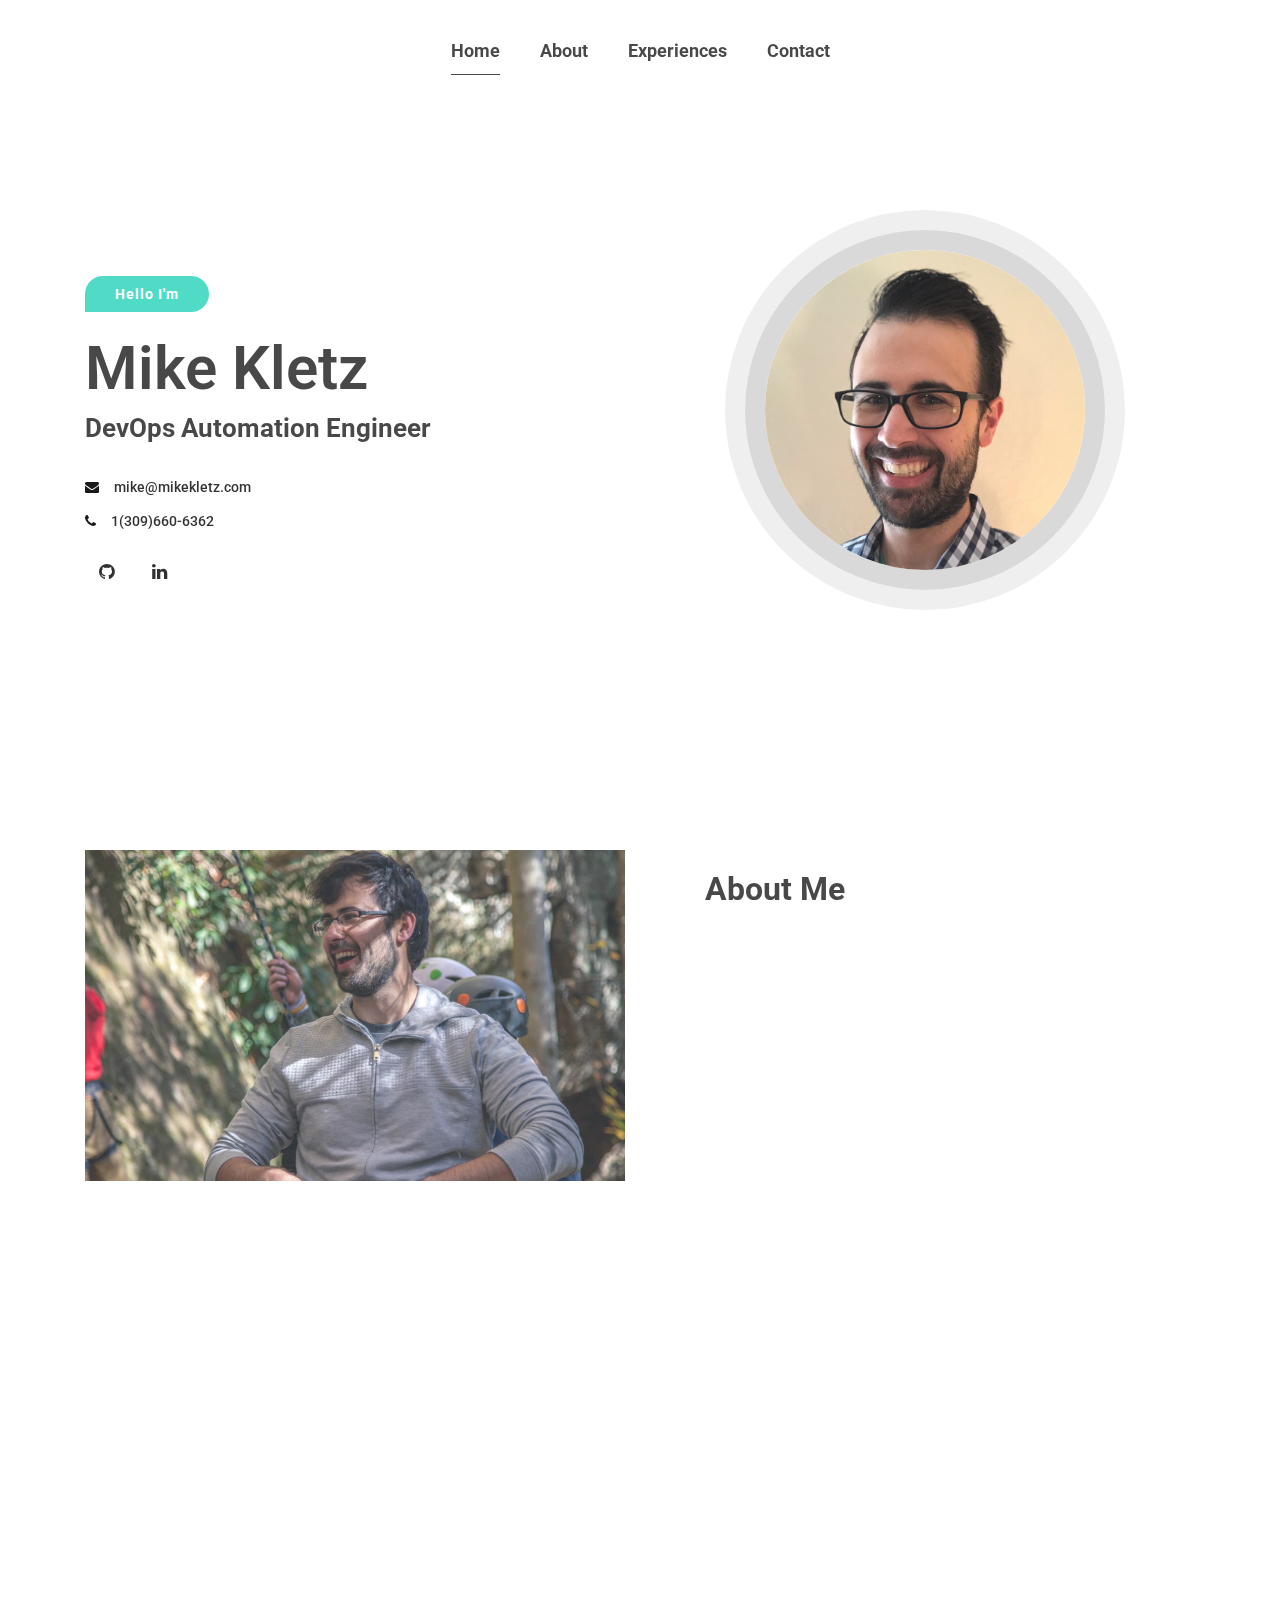
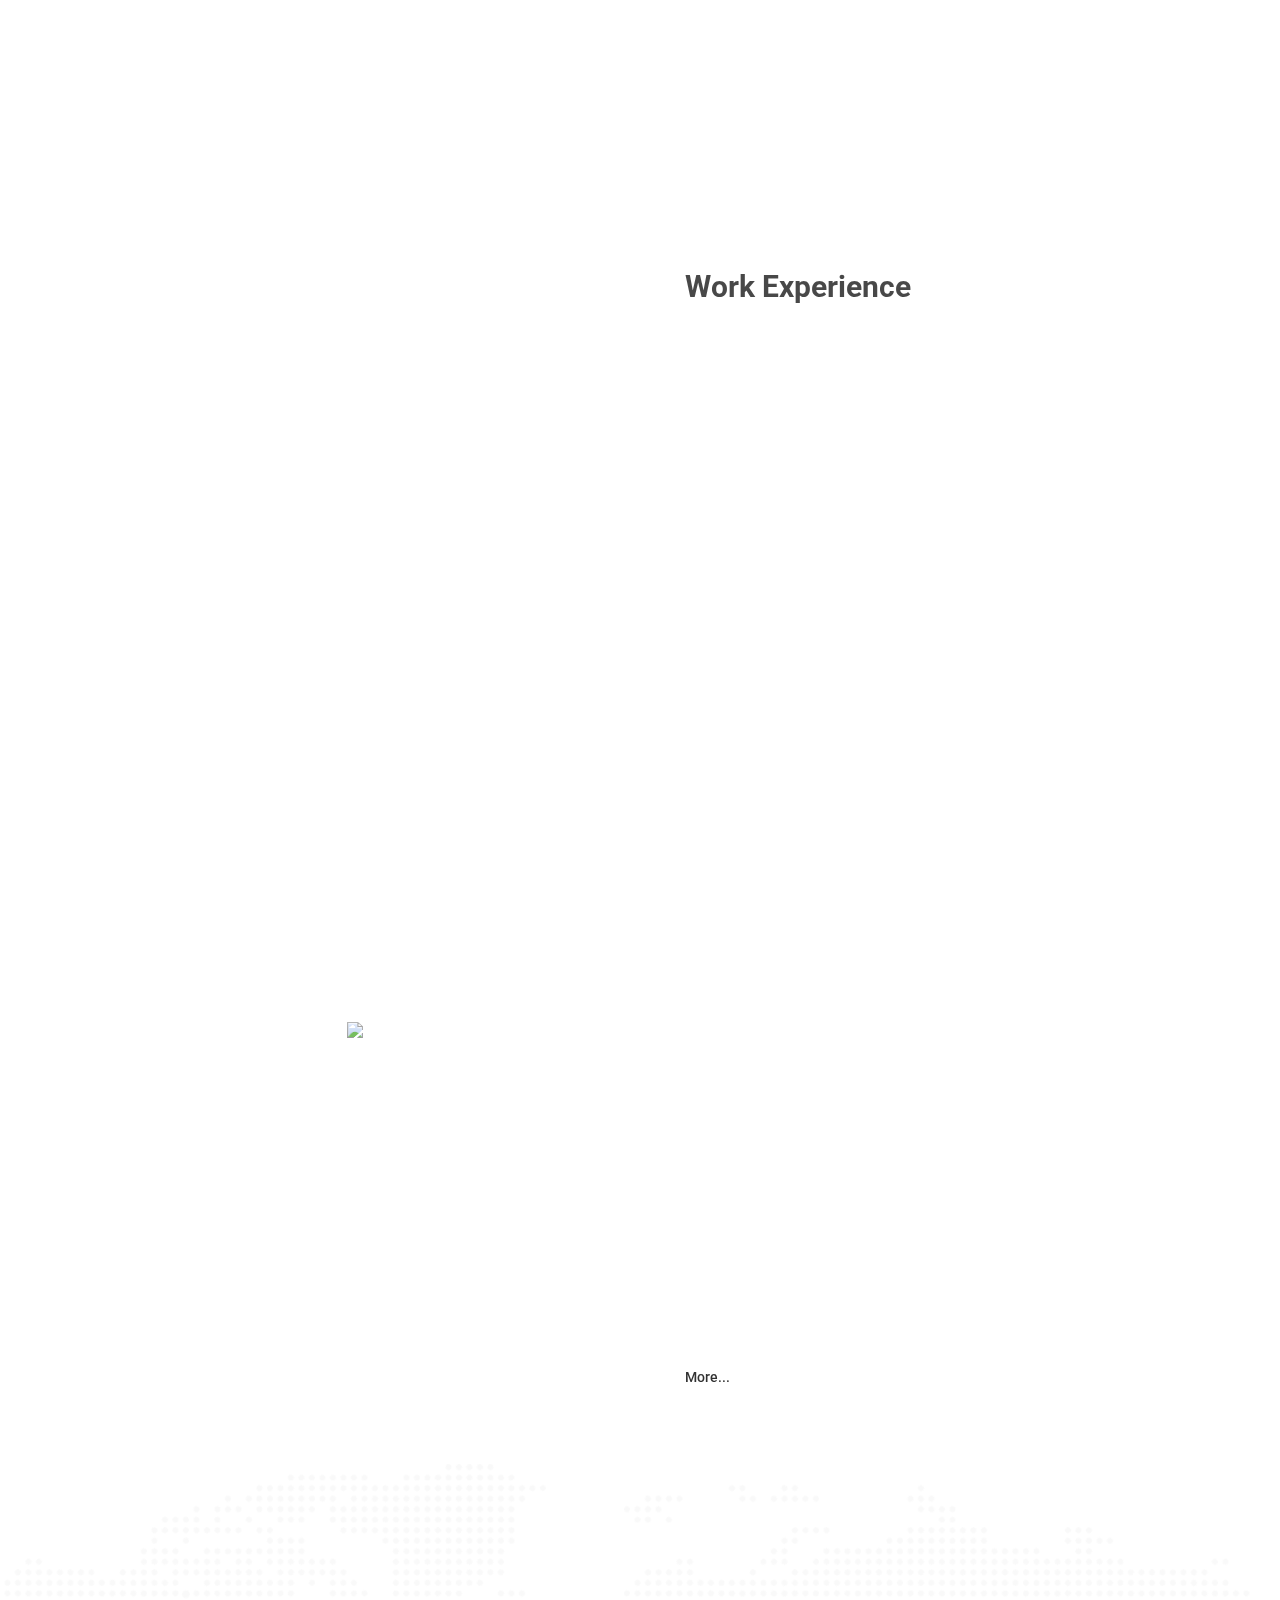
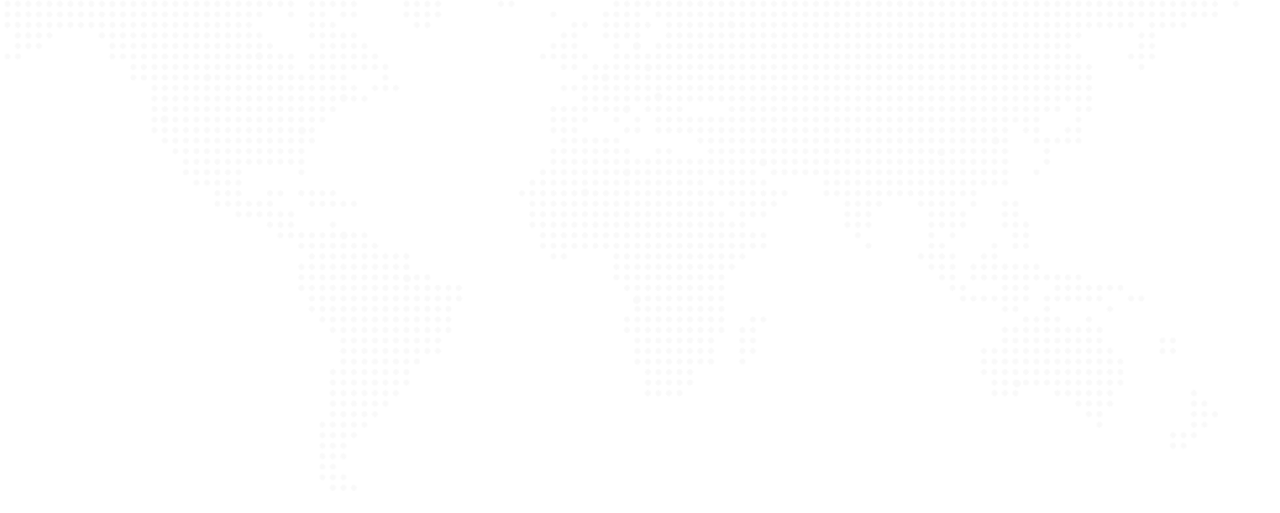
==== index.html @ a8790c1d "uofi" ====
<!doctype html>
<html lang="en">
   <head>
      <title>Mike Kletz</title>
      <!-- Required meta tags -->
      <meta charset="utf-8">
      <meta http-equiv="X-UA-Compatible" content="IE=edge">
      <meta name="description" content="Maha Personal cv/resume template for professional and personal website." />
      <meta name="keywords" content="creative, cv, designer,  online cv, online resume, professional resume, responsive, resume, vcard " />
      <meta name="developer" content="Md. Siful Islam">
      <meta name="viewport" content="width=device-width, initial-scale=1, shrink-to-fit=no">
      <!-- FAV AND ICONS   -->
      <link rel="shortcut icon" href="assets/images/favicon.ico">
      <link rel="shortcut icon" href="assets/images/apple-icon.png">
      <link rel="shortcut icon" sizes="72x72" href="assets/images/apple-icon-72x72.png">
      <link rel="shortcut icon" sizes="114x114" href="assets/images/apple-icon-114x114.png">
      <!-- Google Font-->
      <link href="http://fonts.googleapis.com/css?family=Roboto" rel="stylesheet">
      <!-- Font Awesome -->
      <link rel="stylesheet" href="assets/icons/font-awesome-4.7.0/css/font-awesome.min.css">
      <!-- Bootstrap CSS -->
      <link rel="stylesheet" href="assets/plugins/css/bootstrap.min.css">
      <!-- Animate CSS-->
      <link rel="stylesheet" href="assets/plugins/css/animate.css">
      <!-- Owl Carousel CSS-->
      <link rel="stylesheet" href="assets/plugins/css/owl.css">
      <!-- Fancybox-->
      <link rel="stylesheet" href="assets/plugins/css/jquery.fancybox.min.css">
      <!-- Custom CSS-->
      <link rel="stylesheet" href="assets/css/styles.css">
      <link rel="stylesheet" href="assets/css/responsive.css">
      <!-- Colors -->
      <link rel="stylesheet" href="assets/css/colors/defauld.css" title="defauld">
      <!-- <link rel="alternate stylesheet" href="assets/css/colors/blue.css" title="blue"> -->
      <!-- <link rel="alternate stylesheet" href="assets/css/colors/green.css" title="green"> -->
      <!-- <link rel="alternate stylesheet" href="assets/css/colors/blue-munsell.css" title="blue-munsell"> -->
      <!-- <link rel="alternate stylesheet" href="assets/css/colors/orange.css" title="orange"> -->
      <!-- <link rel="alternate stylesheet" href="assets/css/colors/purple.css" title="purple"> -->
      <!-- <link rel="alternate stylesheet" href="assets/css/colors/slate.css" title="slate"> -->
      <!-- <link rel="alternate stylesheet" href="assets/css/colors/yellow.css" title="yellow"> -->
   </head>
   <body class="white-vertion black-bg">
      <!-- Start Loader -->
      <div class="section-loader">
         <div class="loader">
            <div></div>
            <div></div>
         </div>
      </div>
      <!-- End Loader -->
      <!--
         ===================
            NAVIGATION
         ===================
         -->
      <header class="black-bg mh-header mh-fixed-nav nav-scroll mh-xs-mobile-nav wow fadeInUp" id="mh-header">
         <div class="overlay"></div>
         <div class="container">
            <div class="row">
               <nav class="navbar navbar-expand-lg mh-nav nav-btn">
                  <button class="navbar-toggler" type="button" data-toggle="collapse" data-target="#navbarSupportedContent" aria-controls="navbarSupportedContent" aria-expanded="false" aria-label="Toggle navigation">
                  <span class="navbar-toggler-icon icon"></span>
                  </button>
                  <div class="collapse navbar-collapse" id="navbarSupportedContent">
                     <ul class="navbar-nav mr-auto ml-auto">
                        <li class="nav-item active">
                           <a class="nav-link" href="#mh-home">Home</a>
                        </li>
                        <li class="nav-item">
                           <a class="nav-link" href="#mh-about">About</a>
                        </li>
                        <!--
                           <li class="nav-item">
                              <a class="nav-link" href="#mh-skills">Skills</a>
                           </li>
                           -->                                
                        <li class="nav-item">
                           <a class="nav-link" href="#mh-experience">Experiences</a>
                        </li>
                        <!--                               
                           <li class="nav-item">
                               <a class="nav-link" href="#mh-portfolio">Portfolio</a>
                           </li>
                           -->
                        <!--                               
                           <li class="nav-item">
                               <a class="nav-link" href="#mh-pricing">Pricing</a>
                           </li>
                           -->
                        <!--
                           <li class="nav-item">
                               <a class="nav-link" href="#mh-blog">Blog</a>
                           </li>
                           -->
                        <li class="nav-item">
                           <a class="nav-link" href="#mh-contact">Contact</a>
                        </li>
                     </ul>
                  </div>
               </nav>
            </div>
         </div>
      </header>
      <!--
         ===================
             HOME 
         ===================
         -->
      <section class="mh-home" id="mh-home">
         <div class="home-ovimg">
            <div class="container">
               <div class="row xs-column-reverse section-separator vertical-middle-content home-padding">
                  <div class="col-sm-6">
                     <div class="mh-header-info">
                        <div class="mh-promo wow fadeInUp" data-wow-duration="0.8s" data-wow-delay="0.1s">
                           <span>Hello I'm</span>
                        </div>
                        <h2 class="wow fadeInUp" data-wow-duration="0.8s" data-wow-delay="0.2s">Mike Kletz</h2>
                        <h4 class="wow fadeInUp" data-wow-duration="0.8s" data-wow-delay="0.3s">DevOps Automation Engineer</h4>
                        <ul>
                           <li class="wow fadeInUp" data-wow-duration="0.8s" data-wow-delay="0.4s"><i class="fa fa-envelope"></i><a href="mailto:">mike@mikekletz.com</a></li>
                           <li class="wow fadeInUp" data-wow-duration="0.8s" data-wow-delay="0.5s"><i class="fa fa-phone"></i><a href="callto:">1(309)660-6362</a></li>
                           <!--
                              <li class="wow fadeInUp" data-wow-duration="0.8s" data-wow-delay="0.6s"><i class="fa fa-map-marker"></i><address>37, Pollsatnd, New York, United State</address></li>
                              -->
                        </ul>
                        <ul class="social-icon wow fadeInUp" data-wow-duration="0.8s" data-wow-delay="0.7s">
                           <li><a href="https://github.com/MKletz"><i class="fa fa-github" title="Github"></i></a></li>
                           <li><a href="https://www.linkedin.com/in/michael-kletz-804a5a97/"><i class="fa fa-linkedin" title="linkedin"></i></a></li>
                           <!--
                              <li><a href=""><i class="fa fa-facebook"></i></a></li>
                              <li><a href=""><i class="fa fa-twitter"></i></a></li>
                              <li><a href=""><i class="fa fa-dribbble"></i></a></li>
                              -->
                        </ul>
                     </div>
                  </div>
                  <div class="col-sm-6">
                     <div class="hero-img wow fadeInUp" data-wow-duration="0.8s" data-wow-delay="0.6s">
                        <div class="img-border">
                           <img src="assets/images/hero.png" alt=""  class="img-fluid">
                        </div>
                     </div>
                  </div>
               </div>
            </div>
         </div>
      </section>
      <!--
         ==================
             ABOUT
         =================
         -->
      <section class="mh-about" id="mh-about">
         <div class="container">
            <div class="row section-separator">
               <div class="col-sm-12 col-md-6">
                  <div class="mh-about-img shadow-2 wow fadeInUp" data-wow-duration="0.8s" data-wow-delay="0.4s">
                     <img src="assets/images/ab-img.png" alt="" class="img-fluid">
                  </div>
               </div>
               <div class="col-sm-12 col-md-6">
                  <div class="mh-about-inner">
                     <h2 class="wow fadeInUp" data-wow-duration="0.8s" data-wow-delay="0.1s">About Me</h2>
                     <p class="wow fadeInUp" data-wow-duration="0.8s" data-wow-delay="0.2s">Hello, I’m Mike. I have experience in
                        most things IT but specialize in process optimization and Windows based automation. The majority of my expertise is with the following technologies but I'm always eager to learn.
                        Outside of work I'm an avid rock climber and board game collector.
                     </p>
                     <div class="mh-about-tag wow fadeInUp" data-wow-duration="0.8s" data-wow-delay="0.3s">
                        <ul>
                           <li><span>Windows</span></li>
                           <li><span>Active Directory</span></li>
                           <li><span>Azure AD</span></li>
                           <li><span>Office 365</span></li>
                           <li><span>Jenkins</span></li>
                           <li><span>Git/Azure DevOps</span></li>
                           <li><span>Powershell</span></li>
                           <li><span>SQL</span></li>
                           <li><span>HTML</span></li>
                        </ul>
                     </div>
                     <a href="L Michael Kletz Resume.pdf" class="btn btn-fill wow fadeInUp" data-wow-duration="0.8s" data-wow-delay="0.4s">Download Resume <i class="fa fa-download"></i></a>
                  </div>
               </div>
            </div>
         </div>
      </section>
      <!--
         ===================
            SERVICE
         ===================
         -->
      <section class="mh-service">
         <div class="container">
            <div class="row section-separator">
               <div class="col-sm-12 text-center section-title wow fadeInUp" data-wow-duration="0.8s" data-wow-delay="0.2s">
                  <h2>What I do</h2>
               </div>
               <div class="col-sm-4">
                  <div class="mh-service-item shadow-1 dark-bg wow fadeInUp" data-wow-duration="0.8s" data-wow-delay="0.3s">
                     <i class="fa fa-bullseye purple-color"></i>
                     <h3>Compliance as code</h3>
                     <p>
                        I have experience working in highly regulated environments. I work to create effective standards along with the automation
                        required to keep those standards in place and the auditors happy.
                     </p>
                  </div>
               </div>
               <div class="col-sm-4">
                  <div class="mh-service-item shadow-1 dark-bg wow fadeInUp" data-wow-duration="0.8s" data-wow-delay="0.5s">
                     <i class="fa fa-code iron-color"></i>
                     <h3>DevOps</h3>
                     <p>
                        Humans are bad at doing repeat or detailed tasks which is why I try and make computers do them wherever possible.
                        I pride myself on my ability to identify weak points in processes and implement improvements/automation to make work faster and more consistent.
                     </p>
                  </div>
               </div>
               <div class="col-sm-4">
                  <div class="mh-service-item shadow-1 dark-bg wow fadeInUp" data-wow-duration="0.8s" data-wow-delay="0.7s">
                     <i class="fa fa-object-ungroup sky-color"></i>
                     <h3>Active Directory</h3>
                     <p>
                        A properly designed AD schema is the key to any maintainable access model for a Windows shop. I have 8yrs of experience with Active Directory
                        and have implemented a role based access control model for 1,500 users with great success.
                     </p>
                  </div>
               </div>
            </div>
         </div>
      </section>
      <!--
         ===================
            EXPERIENCES
         ===================
         -->
      <section class="mh-experince" id="mh-experience">
         <div class="bolor-overlay">
            <div class="container">
               <div class="row section-separator">
                  <div class="col-sm-12 col-md-6">
                     <div class="mh-education">
                        <h3 class="wow fadeInUp" data-wow-duration="0.8s" data-wow-delay="0.2s">Education</h3>
                        <div class="mh-education-deatils">
                           <div class="mh-education-item dark-bg wow fadeInUp" data-wow-duration="0.8s" data-wow-delay="0.3s">
                              <h4>Bachelors of Computer Science <a href="https://www.devry.edu/">DeVry University</a></h4>
                              <div class="mh-eduyear">2008-2011</div>
                              <p>I was on the Dean's List for my entire time at DeVry. My education had a focus on .Net app development and SQL database design.</p>
                           </div>
                        </div>
                        </br>
                        </br>
                        <h3 class="wow fadeInUp" data-wow-duration="0.8s" data-wow-delay="0.2s">Professional Accomplishments</h3>
                        <div class="mh-education-deatils">
                           <div class="mh-education-item dark-bg wow fadeInUp" data-wow-duration="0.8s" data-wow-delay="0.3s">
                              <h4><a href="https://powershell.org/summit/">Powershell/DevOps Summit</a></h4>
                              <li></i>Three time attendee 2017-2019</li>
                              <li></i>2018 community lightning demo winner</li>
                           </div>
                           <div class="mh-education-item dark-bg wow fadeInUp" data-wow-duration="0.8s" data-wow-delay="0.3s">
                              <h4>Open source</h4>
                              <li></i>Contributions to PowerShell community projects</li>
                              <li></i>Contributions to Microsoft's NetworkingDSC PowerShell module</li>
                           </div>
                        </div>
                     </div>
                     </br>
                     <div class="center">
                        <a href="https://www.credential.net/profile/lawrencekletz/wallet"><img src="https://api.accredible.com/v1/frontend/credential_website_embed_image/badge/13292230"></a> 
                     </div>                  </div>
                  <div class="col-sm-12 col-md-6">
                     <div class="mh-work">
                        <h3>Work Experience</h3>
                        <div class="mh-experience-deatils">
                           <div class="mh-work-item dark-bg wow fadeInUp" data-wow-duration="0.8s" data-wow-delay="0.7s">
                              <h4>Senior Security Engineer <a href="https://illinois.edu/">University of Illinois</a></h4>
                              <div class="mh-eduyear">2020-Current</div>
                              <span>Responsibility :</span>
                              <ul class="work-responsibility">
                                 <li><i class="fa fa-circle"></i>Security resource for the University of Illinois COVID-19 testing taskforce</li>
                                 <li><i class="fa fa-circle"></i>Consult on campus projects and infrastructure security</li>
                                 <li><i class="fa fa-circle"></i>Python/PowerShell automation</li>
                                 <li><i class="fa fa-circle"></i>AWS</li>
                                 <li><i class="fa fa-circle"></i>Configuration management via PowerShell DSC</li>
                                 <li><i class="fa fa-circle"></i>Splunk add-on development</li>
                                 <li><i class="fa fa-circle"></i><a href="https://github.com/techservicesillinois/SecOps-Powershell-CISDSC">Authored CISDSC PowerShell module</a></li>
                              </ul>
                           </div>
                        <div class="mh-experience-deatils">
                           <div class="mh-work-item dark-bg wow fadeInUp" data-wow-duration="0.8s" data-wow-delay="0.7s">
                              <h4>Automation Engineer II <a href="https://www.busey.com">Busey Bank</a></h4>
                              <div class="mh-eduyear">2018-2020</div>
                              <span>Responsibility :</span>
                              <ul class="work-responsibility">
                                 <li><i class="fa fa-circle"></i>Implement automation to solve issues with LOB/Infrastructure workflows</li>
                                 <li><i class="fa fa-circle"></i>Maintain a Jenkins environment</li>
                                 <li><i class="fa fa-circle"></i>CI/CD pipelines</li>
                                 <li><i class="fa fa-circle"></i>Configuration management via Powershell DSC</li>
                                 <li><i class="fa fa-circle"></i>Maintain an Azure DevOps environment</li>
                              </ul>
                           </div>
                           <div class="mh-work-item dark-bg wow fadeInUp" data-wow-duration="0.8s" data-wow-delay="0.6s">
                              <h4>Senior Systems Administrator <a href="https://www.busey.com">Busey Bank</a></h4>
                              <div class="mh-eduyear">2015-2018</div>
                              <span>Responsibility :</span>
                              <ul class="work-responsibility">
                                 <li><i class="fa fa-circle"></i>VMware Vcenter support and design</li>
                                 <li><i class="fa fa-circle"></i>Windows server support and design</li>
                                 <li><i class="fa fa-circle"></i>Active directory schema design</li>
                                 <li><i class="fa fa-circle"></i>M&A planning</li>
                                 <li><i class="fa fa-circle"></i>General infrastructure planning and support</li>
                              </ul>
                           </div>
                           <div id="oldJobs" style="display:none">
                              <div class="mh-work-item dark-bg wow fadeInUp" data-wow-duration="0.8s" data-wow-delay="0.4s">
                                 <h4>System Engineer <a href="">STL Technology Partners</a></h4>
                                 <div class="mh-eduyear">2011-2015</div>
                                 <span>Responsibility :</span>
                                 <ul class="work-responsibility">
                                    <li><i class="fa fa-circle"></i>Maintain several small-medium sized company environments</li>
                                    <li><i class="fa fa-circle"></i>Design/implement solutions for windows servers and networks</li>
                                 </ul>
                              </div>
                              <div class="mh-work-item dark-bg wow fadeInUp" data-wow-duration="0.8s" data-wow-delay="0.4s">
                                 <h4>Help desk <a href="">STL Technology Partners</a></h4>
                                 <div class="mh-eduyear">2010-2011</div>
                                 <span>Responsibility :</span>
                                 <ul class="work-responsibility">
                                    <li><i class="fa fa-circle"></i>End user support for various MS and LOB applications</li>
                                    <li><i class="fa fa-circle"></i>PC tech duties involving system imaging and building</li>
                                    <li><i class="fa fa-circle"></i>On-site technical support and cabling</li>
                                 </ul>
                              </div>
                           </div>
                           <a id="reveal" href="#mh-experience" onclick="toggle_visibility('oldJobs');">More...</a>
                        </div>
                     </div>
                  </div>
               </div>
            </div>
         </div>
      </section>
      <!--
         ===================
            FOOTER 1
         ===================
         -->
      <footer class="mh-footer" id="mh-contact">
         <div class="map-image image-bg">
            <div class="container">
               <div class="row section-separator">
                  <div class="col-sm-12 section-title wow fadeInUp" data-wow-duration="0.8s" data-wow-delay="0.2s">
                     <h3>Contact Me</h3>
                  </div>
                  <div class="col-sm-12 mh-footer-address">
                     <div class="row">
                        <div class="col-sm-12 col-md-4">
                           <div class="mh-address-footer-item dark-bg shadow-1 wow fadeInUp" data-wow-duration="0.8s" data-wow-delay="0.3s">
                              <div class="each-icon">
                                 <i class="fa fa-location-arrow"></i>
                              </div>
                              <div class="each-info">
                                 <h4>Location</h4>
                                 <address>
                                    Bloomington, IL
                                 </address>
                              </div>
                           </div>
                        </div>
                        <div class="col-sm-12 col-md-4">
                           <div class="mh-address-footer-item dark-bg shadow-1 wow fadeInUp" data-wow-duration="0.8s" data-wow-delay="0.5s">
                              <div class="each-icon">
                                 <i class="fa fa-envelope-o"></i>
                              </div>
                              <div class="each-info">
                                 <h4>Email</h4>
                                 <a href="mailto:Mike@MikeKletz.com">Mike@MikeKletz.com</a>
                              </div>
                           </div>
                        </div>
                        <div class="col-sm-12 col-md-4">
                           <div class="mh-address-footer-item dark-bg shadow-1 wow fadeInUp" data-wow-duration="0.8s" data-wow-delay="0.7s">
                              <div class="each-icon">
                                 <i class="fa fa-phone"></i>
                              </div>
                              <div class="each-info">
                                 <h4>Phone</h4>
                                 <a href="callto:1(309)-660-6362">1(309)-660-6362</a>
                              </div>
                           </div>
                        </div>
                     </div>
                  </div>
                  <div class="col-sm-12 mh-copyright wow fadeInUp" data-wow-duration="0.8s" data-wow-delay="0.3s">
                     <div class="row">
                        <div class="col-sm-6">
                           <div class="text-left text-xs-center">
                              <p></p>
                           </div>
                        </div>
                        <div class="col-sm-6">
                           <ul class="social-icon">
                              <li><a href="https://github.com/MKletz"><i class="fa fa-github"></i></a></li>
                              <li><a href="https://www.linkedin.com/in/michael-kletz-804a5a97/"><i class="fa fa-linkedin" title="linkedin"></i></a></li>
                              <!--
                                 <li><a href=""><i class="fa fa-facebook"></i></a></li>
                                 <li><a href=""><i class="fa fa-twitter"></i></a></li>
                                 <li><a href=""><i class="fa fa-dribbble"></i></a></li>
                                 -->
                           </ul>
                        </div>
                     </div>
                  </div>
               </div>
            </div>
         </div>
      </footer>
      <!--
         ==============
         * JS Files *
         ==============
         -->
      <!-- jQuery first, then Popper.js, then Bootstrap JS -->
      <!-- jQuery -->
      <script src="assets/plugins/js/jquery.min.js"></script>
      <!-- popper -->
      <script src="assets/plugins/js/popper.min.js"></script>
      <!-- bootstrap -->
      <script src="assets/plugins/js/bootstrap.min.js"></script>
      <!-- owl carousel -->
      <script src="assets/plugins/js/owl.carousel.js"></script>
      <!-- validator -->
      <script src="assets/plugins/js/validator.min.js"></script>
      <!-- wow -->
      <script src="assets/plugins/js/wow.min.js"></script>
      <!-- mixin js-->
      <script src="assets/plugins/js/jquery.mixitup.min.js"></script>
      <!-- circle progress-->
      <script src="assets/plugins/js/circle-progress.js"></script>
      <!-- jquery nav -->
      <script src="assets/plugins/js/jquery.nav.js"></script>
      <!-- Fancybox js-->
      <script src="assets/plugins/js/jquery.fancybox.min.js"></script>
      <!-- isotope js-->
      <script src="assets/plugins/js/isotope.pkgd.js"></script>
      <script src="assets/plugins/js/packery-mode.pkgd.js"></script>
      <!-- Map api -->
      <script src="http://maps.googleapis.com/maps/api/js?v=3.exp&amp;key=AIzaSyCRP2E3BhaVKYs7BvNytBNumU0MBmjhhxc"></script>
      <!-- Custom Scripts-->
      <script src="assets/js/map-init.js"></script>
      <script src="assets/js/custom-scripts.js"></script>
      <script type="text/javascript">
         function toggle_visibility(id) {
             var e = document.getElementById(id);
             var r = document.getElementById('reveal');
             
             if (e.style.display === "none") {
               e.style.display = "block";
               r.innerHTML = 'Less...'
            } else {
               e.style.display = "none";
               r.innerHTML = 'More...'
            }
         }
      </script>
   </body>
</html>
---- assets/css/styles.css ----
/*------------- 
[Table of contents]

[ DEFULT INDEX NUMBER ]

1.  GENERAL CSS
2.  NAVBAR
4.  HOME
5.  SERVICE
6.  ABOUT
7.  TESTIMONIAL
8.  FAQ
9.  QUATE
10. SUBSCRIBE
11. PRICING
12. BLOG
13. FOOTER
14. COPYRIGHT


-------------------------------------------------------------------*/
/*------------------------------------------------------------------
[ Color codes ]
    
    [ Text and Background Color ]
        Main color 1:       #1c93e5     
        Main color 2:       #009688      
        Main color 3:       #9c27b0
        Main color 4:       #ff4081      
        Background 1:       #FFFFFF            
        Background 2:       #F6F6F6           
        Shadow color:       #000000;            

-------------------------------------------------------------------*/
/*------------------------------------------------------------------
[Typography]

    [ There are using two different font typography ]
        Typography 1: Roboto font;
        Typography 2: Montserrat font;

    [ Other Typography style are same ]
    Body :
        font-style:     normal;
        font-size:      15px;

    h2:
        font-size: 48px;
        line-height: 55px;

    h3:
        font-size: 30px;
        line-height: 40px;

    h4:
        font-size: 20px;
        font-weight: 600;

    p:  
        font-size: 18px;
        line-height: 30px;


-------------------------------------------------------------------*/
/*
================
 VARIABLES
================
*/
* {
  -webkit-font-smoothing: antialiased;
  -moz-osx-font-smoothing: grayscale; }

.shadow-1 {
  -webkit-box-shadow: 0 2px 5px 0 rgba(0, 0, 0, 0.16), 0 2px 10px 0 rgba(0, 0, 0, 0.12);
  -moz-box-shadow: 0 2px 5px 0 rgba(0, 0, 0, 0.16), 0 2px 10px 0 rgba(0, 0, 0, 0.12);
  box-shadow: 0 2px 5px 0 rgba(0, 0, 0, 0.16), 0 2px 10px 0 rgba(0, 0, 0, 0.12); }

/**
 * -------------------
 *  Defult CSS 
 * -------------------
 */
html {
  text-rendering: optimizeLegibility;
  -webkit-font-smoothing: antialiased; }

body {
  font-family: "roboto", sans-serif;
  font-size: 14px;
  font-style: none;
  line-height: 24px;
  font-weight: 500;
  overflow-x: hidden !important;
  text-align: left;
  position: relative;
  color: #999999;
  opacity: 0.9; }

h1, h2, h3, h4, h5, h6 {
  font-family: "roboto", sans-serif; }

p {
  opacity: 0.9; }

.nav li a {
  text-decoration: none !important;
  display: inline-block;
  cursor: pointer;
  padding: 0px;
  background-color: transparent;
  -moz-transition: color 0.3s ease;
  -o-transition: color 0.3s ease;
  -webkit-transition: color 0.3s ease;
  transition: color 0.3s ease; }
  .nav li a:hover {
    background-color: transparent; }
  .nav li a:focus {
    background-color: transparent;
    outline: 0 !important; }

a {
  text-decoration: none !important;
  cursor: pointer;
  padding: 0px;
  background-color: transparent;
  -moz-transition: color 0.3s ease;
  -o-transition: color 0.3s ease;
  -webkit-transition: color 0.3s ease;
  transition: color 0.3s ease;
  color: #000;
  opacity: 0.9; }
  a:hover {
    background-color: transparent; }
  a:focus {
    background-color: transparent;
    outline: 0 !important; }

.center {
  float: none;
  margin: 0 auto;
  text-align: center; }

/**
 * ---------------------
 *  Defult Halping Class
 * ---------------------
 */
.overflow {
  overflow: hidden; }

.relative {
  position: relative; }

.display-table {
  display: table;
  width: 100%;
  height: 100%; }

.display-flex {
  display: flex;
  flex: 1; }

.vertical-middle {
  display: table-cell;
  float: none;
  vertical-align: middle; }

/**
 * --------------------------------------
 *  Video Section Background Defult Style
 * --------------------------------------
 */
.section-video {
  position: fixed;
  top: 0;
  bottom: 0;
  left: 0;
  right: 0;
  min-height: 100%;
  min-width: 100%;
  overflow: hidden;
  z-index: -1; }
  .section-video .bgvid {
    position: absolute;
    top: 0;
    left: 0;
    min-height: 100%;
    min-width: 100%;
    background-size: cover;
    -o-background-size: cover;
    -moz-background-size: cover;
    -webkit-background-size: cover; }

.body-video-bg > .section-video {
  position: fixed;
  top: 0;
  left: 0; }

.section-title {
  text-align: center; }
  .section-title h3 {
    font-size: 30px;
    line-height: 40px;
    color: #fff;
    font-weight: bold;
    margin-bottom: 60px; }

/**
 * ------------------------------------
 *  Every Section Headline Defult Class
 * ------------------------------------
 */
.section-heading {
  display: block;
  margin: 0; }

.section-header {
  margin-bottom: 100px;
  text-align: center; }
  .section-header .sub-heading {
    font-size: 22px;
    line-height: 30px;
    font-weight: 300;
    text-transform: uppercase;
    margin: 0 0 10px 0; }
  .section-header.text-left,
  .section-header.text-left * {
    text-align: left; }
  .section-header.text-right,
  .section-header.text-right * {
    text-align: right; }

.section-header-separator {
  position: relative;
  width: 145px;
  margin: 5px auto;
  display: inline-block; }
  .section-header-separator .icon {
    font-size: 48px;
    text-align: center !important; }
  .section-header-separator::before, .section-header-separator::after {
    content: '';
    position: absolute;
    width: 57px;
    height: 2px;
    top: 25px; }
  .section-header-separator::before {
    left: 0; }
  .section-header-separator::after {
    right: 0; }

.v-middle {
  display: -webkit-flex;
  display: -moz-flex;
  display: -ms-flexbox;
  display: flex;
  align-items: center;
  -webkit-align-items: center;
  justify-content: center;
  -webkit-justify-content: center;
  flex-direction: row;
  -webkit-flex-direction: row; }

.mini-separator {
  padding: 20px 0; }

/**
 * ---------------------
 *   Defult Button Style
 * ---------------------
 */
.btn {
  -moz-transition: color 0.3s ease;
  -o-transition: color 0.3s ease;
  -webkit-transition: color 0.3s ease;
  transition: color 0.3s ease;
  outline: 0;
  padding: 8px 30px;
  font-weight: bold;
  border-radius: 20px; }
  .btn:last-child {
    margin-right: 0px !important; }
  .btn .icon {
    position: relative;
    top: 2px; }
    .btn .icon img {
      position: relative;
      top: -3px;
      width: 14px; }
  .btn.btn-fill {
    background-color: #0bceaf;
    color: #fff; }
  .btn.left-icon .icon {
    margin-right: 15px; }
  .btn.right-icon .icon {
    margin-left: 15px; }
  .btn.btn-border {
    background-color: transparent; }
  .btn.white-btn-border {
    background-color: transparent;
    border-color: #fff; }
  .btn.btn-round {
    padding: 15px;
    border-radius: 50%;
    width: 65px;
    height: 65px;
    font-size: 24px;
    text-align: center; }
    .btn.btn-round .icon {
      top: 7px; }
  .btn.apple, .btn.androad {
    -webkit-border-radius: 3px !important;
    -moz-border-radius: 3px !important;
    border-radius: 3px !important;
    padding: 9px 28px;
    height: 82px; }
    .btn.apple img, .btn.androad img {
      width: 35px;
      height: 100%;
      float: left; }
    .btn.apple .icon, .btn.androad .icon {
      font-size: 60px;
      float: left; }
    .btn.apple span, .btn.androad span {
      display: block;
      -moz-transition: color 0.3s ease;
      -o-transition: color 0.3s ease;
      -webkit-transition: color 0.3s ease;
      transition: color 0.3s ease; }
    .btn.apple .group, .btn.androad .group {
      float: right; }
    .btn.apple .big,
    .btn.apple .small, .btn.androad .big,
    .btn.androad .small {
      text-align: left;
      margin-left: 7px;
      line-height: 30px; }
    .btn.apple .big, .btn.androad .big {
      font-size: 24px;
      font-weight: 400; }
    .btn.apple .small, .btn.androad .small {
      font-size: 16px; }

.btn.active.focus,
.btn.active:focus,
.btn.focus,
.btn:active.focus,
.btn:active:focus,
.btn:focus {
  outline: thin dotted;
  outline: 0px auto -webkit-focus-ring-color !important;
  outline-offset: -2px; }

.btn-text-link {
  padding: 50px 0 0 0;
  text-align: center; }
  .btn-text-link a {
    margin-left: 10px; }

/** 
 * -----------------
 * Social Icon Style
 * -----------------
 */
.social-icon {
  display: inline-block; }
  .social-icon li {
    list-style: none;
    float: left;
    margin-bottom: 0px;
    margin-right: 8px; }
    .social-icon li a {
      text-align: center;
      width: 45px;
      height: 45px;
      padding: 10px;
      border-radius: 50%; }
    .social-icon li:last-child a {
      margin-right: 0px; }

/**
 * -----------------------------------
 * Subscription and contact  "MESSAGE"
 * -----------------------------------
 */
.subscription-success,
.subscription-failed,
.email-success,
.email-failed,
.email-loading {
  font-size: 15px;
  display: none;
  text-align: center !important;
  padding: 10px !important; }

.email-loading {
  color: #52B8FF; }
  .email-loading img {
    width: 15px;
    position: relative;
    top: -2px; }

.subscription-failed,
.email-failed {
  color: #FF5252 !important; }
  .subscription-failed .icon,
  .email-failed .icon {
    font-size: 20px;
    position: relative;
    top: 5px; }

.subscription-success,
.email-success {
  color: #56CC35; }

.subscription-failed .icon,
.email-failed .icon,
.subscription-success .icon,
.email-success .icon {
  font-size: 20px;
  position: relative;
  top: 5px; }

/**
 * ------------------
 * list
 * ------------------
 */
ul {
  margin: 0;
  padding: 0; }
  ul li {
    list-style-type: none; }

/**
 * =================
 * CONTAINER HALF CONTENT
 * =================
 */
.content-half {
  position: relative; }

.container-half-left {
  left: 0;
  background-position: center right; }

.container-half-right {
  right: 0;
  background-position: center left; }

.vertical-middle-content {
  display: -webkit-flex;
  display: -moz-flex;
  display: -ms-flexbox;
  display: flex;
  align-items: center;
  -webkit-align-items: center;
  justify-content: center;
  -webkit-justify-content: center;
  flex-direction: row;
  -webkit-flex-direction: row; }

/**
 * ---------------------------------
 *  Section Background Size Property
 * ---------------------------------
 */
.bg-cover {
  -webkit-background-size: cover;
  -moz-background-size: cover;
  -o-background-size: cover;
  background-size: cover;
  background-position: 50% 50%;
  background-attachment: initial;
  background-repeat: no-repeat; }

.dark-bg {
  background-color: #202026; }

.section-separator {
  padding: 60px 0; }

.home-section-separator {
  padding-top: 100px;
  padding-bottom: 200px; }

.bg-black {
  background-color: #000; }

.form-control {
  -webkit-box-shadow: 0 0px 2px 0 rgba(255, 255, 255, 0.16), 0 0px 2px 0 rgba(255, 255, 255, 0.12);
  -moz-box-shadow: 0 0px 2px 0 rgba(255, 255, 255, 0.16), 0 0px 2px 0 rgba(255, 255, 255, 0.12);
  box-shadow: 0 0px 2px 0 rgba(255, 255, 255, 0.16), 0 0px 2px 0 rgba(255, 255, 255, 0.12);
  background-color: transparent;
  border-color: transparent;
  margin-bottom: 20px;
  height: 50px;
  line-height: 50px; }
  .form-control:focus {
    -webkit-box-shadow: 0 0px 2px 0 rgba(255, 255, 255, 0.16), 0 0px 2px 0 rgba(255, 255, 255, 0.12);
    -moz-box-shadow: 0 0px 2px 0 rgba(255, 255, 255, 0.16), 0 0px 2px 0 rgba(255, 255, 255, 0.12);
    box-shadow: 0 0px 2px 0 rgba(255, 255, 255, 0.16), 0 0px 2px 0 rgba(255, 255, 255, 0.12);
    background-color: transparent; }

.p-200 {
  padding: 0 200px; }

.img-overlay {
  background-image: url(../images/footer-bg.png);
  background-size: cover;
  background-size: cover;
  background-repeat: no-repeat;
  margin: 0 auto;
  background-position: center center; }

.image-bg {
  background-size: cover;
  background-size: cover;
  background-repeat: no-repeat;
  margin: 0 auto;
  background-position: center center; }

.home-2-img {
  background-image: url(../images/home-bg-img.jpg); }

.featured-img-one {
  background-image: url(../images/home-bg-img.jpg); }

.featured-img-two {
  background-image: url(../images/extra-feature-bg.jpg); }

.map-image {
  background-image: url(../images/map-color-overlay.png); }

.mt-30 {
  margin-top: 30px; }

button {
  outline: 0; }
  button:hover {
    outline: 0; }
  button:focus {
    outline: 0; }

.btn {
  outline: 0; }
  .btn:hover {
    outline: 0; }
  .btn:focus {
    outline: 0; }

.round-image {
  border-radius: 50%; }

.form-control {
  padding: 20px;
  -webkit-box-shadow: 0 0px 2px 0 rgba(255, 255, 255, 0.8), 0 0px 1px 1px rgba(255, 255, 255, 0.8);
  -moz-box-shadow: 0 0px 2px 0 rgba(255, 255, 255, 0.8), 0 0px 1px 1px rgba(255, 255, 255, 0.8);
  box-shadow: 0 0px 2px 0 rgba(255, 255, 255, 0.8), 0 0px 1px 1px rgba(255, 255, 255, 0.8); }
  .form-control:focus {
    -webkit-box-shadow: 0 0px 2px 0 rgba(255, 255, 255, 0.8), 0 0px 1px 1px rgba(255, 255, 255, 0.8);
    -moz-box-shadow: 0 0px 2px 0 rgba(255, 255, 255, 0.8), 0 0px 1px 1px rgba(255, 255, 255, 0.8);
    box-shadow: 0 0px 2px 0 rgba(255, 255, 255, 0.8), 0 0px 1px 1px rgba(255, 255, 255, 0.8);
    border-color: transparent; }

.contact-message {
  -webkit-box-shadow: 0 0px 2px 0 rgba(255, 255, 255, 0.8), 0 0px 1px 1px rgba(255, 255, 255, 0.8);
  -moz-box-shadow: 0 0px 2px 0 rgba(255, 255, 255, 0.8), 0 0px 1px 1px rgba(255, 255, 255, 0.8);
  box-shadow: 0 0px 2px 0 rgba(255, 255, 255, 0.8), 0 0px 1px 1px rgba(255, 255, 255, 0.8);
  background-color: transparent;
  border-color: transparent;
  margin-bottom: 20px;
  width: 100%;
  padding: 20px;
  outline: 0; }
  .contact-message:focus {
    -webkit-box-shadow: 0 0px 2px 0 rgba(255, 255, 255, 0.8), 0 0px 1px 1px rgba(255, 255, 255, 0.8);
    -moz-box-shadow: 0 0px 2px 0 rgba(255, 255, 255, 0.8), 0 0px 1px 1px rgba(255, 255, 255, 0.8);
    box-shadow: 0 0px 2px 0 rgba(255, 255, 255, 0.8), 0 0px 1px 1px rgba(255, 255, 255, 0.8);
    border-color: transparent; }

/** 
 * -----------------
 * General CSS
 * -----------------
 */
.h1, .h2, .h3, .h4, .h5, .h6, h1, h2, h3, h4, h5, h6 {
  font-weight: bold; }

.white-vertion.black-bg {
  background-color: #fff; }
.white-vertion .section-loader {
  background: #fff; }
.white-vertion ::placeholder {
  color: #000; }
.white-vertion a {
  color: #000; }
.white-vertion h2 {
  color: #000; }
.white-vertion h3 {
  color: #000; }
.white-vertion h4 {
  color: #000; }
.white-vertion h5 {
  color: #000; }
.white-vertion h6 {
  color: #000; }
.white-vertion p {
  color: #000; }
.white-vertion address {
  color: #000; }
.white-vertion span {
  color: #000; }
.white-vertion ul li {
  color: #000; }
.white-vertion div {
  color: #000; }
.white-vertion .form-control {
  color: #fff; }
.white-vertion .contact-message {
  color: #fff; }
.white-vertion .nav-strict {
  background-color: #fff; }
.white-vertion .img-color-overlay {
  background-color: rgba(255, 255, 255, 0.9); }
.white-vertion .dark-bg {
  background-color: #fff; }
.white-vertion .mh-home .mh-header-info .mh-promo span {
  color: #fff; }
.white-vertion .mh-project-gallery .grid-item figure figcaption a {
  color: #fff; }
.white-vertion .mh-project-gallery .grid-item figure figcaption .title {
  color: #fff; }
.white-vertion .mh-project-gallery .grid-item figure figcaption .sub-title {
  color: #fff; }
.white-vertion .mh-portfolio-modal {
  background: #fff; }
.white-vertion .page-item.active .page-link {
  background-color: #fff;
  border-color: #fff;
  color: #0bceaf; }
.white-vertion .navbar-toggler .icon,
.white-vertion .navbar-toggler .icon::after,
.white-vertion .navbar-toggler .icon::before {
  background-color: #000; }
.white-vertion .mh-header .navbar-nav li a {
  color: #000;
  opacity: 0.8; }
.white-vertion .mh-home .mh-header-info .social-icon li .fa:hover {
  background-color: #000; }
.white-vertion h1, .white-vertion h2, .white-vertion h3, .white-vertion h4, .white-vertion h5, .white-vertion h6, .white-vertion p, .white-vertion address, .white-vertion span, .white-vertion q {
  opacity: 0.8; }
.white-vertion .mh-header .navbar-nav li.active a {
  padding-right: 0;
  padding-left: 0;
  border-color: #000; }
.white-vertion .mh-header.nav-3 .navbar-nav li.active a {
  border-color: transparent; }
.white-vertion .mh-footer .form-control {
  -webkit-box-shadow: 0 0px 1px 0 rgba(40, 40, 40, 0.8), 0 0px 1px 0px rgba(40, 40, 40, 0.8);
  -moz-box-shadow: 0 0px 1px 0 rgba(40, 40, 40, 0.8), 0 0px 1px 0px rgba(40, 40, 40, 0.8);
  box-shadow: 0 0px 1px 0 rgba(40, 40, 40, 0.8), 0 0px 1px 0px rgba(40, 40, 40, 0.8);
  color: #000; }
  .white-vertion .mh-footer .form-control:focus {
    -webkit-box-shadow: 0 0px 1px 0 rgba(40, 40, 40, 0.8), 0 0px 1px 0px rgba(40, 40, 40, 0.8);
    -moz-box-shadow: 0 0px 1px 0 rgba(40, 40, 40, 0.8), 0 0px 1px 0px rgba(40, 40, 40, 0.8);
    box-shadow: 0 0px 1px 0 rgba(40, 40, 40, 0.8), 0 0px 1px 0px rgba(40, 40, 40, 0.8); }
.white-vertion .mh-footer .contact-message {
  -webkit-box-shadow: 0 0px 1px 0 rgba(40, 40, 40, 0.8), 0 0px 1px 0px rgba(40, 40, 40, 0.8);
  -moz-box-shadow: 0 0px 1px 0 rgba(40, 40, 40, 0.8), 0 0px 1px 0px rgba(40, 40, 40, 0.8);
  box-shadow: 0 0px 1px 0 rgba(40, 40, 40, 0.8), 0 0px 1px 0px rgba(40, 40, 40, 0.8);
  color: #000; }
  .white-vertion .mh-footer .contact-message:focus {
    -webkit-box-shadow: 0 0px 1px 0 rgba(40, 40, 40, 0.8), 0 0px 1px 0px rgba(40, 40, 40, 0.8);
    -moz-box-shadow: 0 0px 1px 0 rgba(40, 40, 40, 0.8), 0 0px 1px 0px rgba(40, 40, 40, 0.8);
    box-shadow: 0 0px 1px 0 rgba(40, 40, 40, 0.8), 0 0px 1px 0px rgba(40, 40, 40, 0.8); }
.white-vertion .mh-footer-2 .form-control {
  -webkit-box-shadow: 0 0px 1px 0 rgba(40, 40, 40, 0.8), 0 0px 1px 0px rgba(40, 40, 40, 0.8);
  -moz-box-shadow: 0 0px 1px 0 rgba(40, 40, 40, 0.8), 0 0px 1px 0px rgba(40, 40, 40, 0.8);
  box-shadow: 0 0px 1px 0 rgba(40, 40, 40, 0.8), 0 0px 1px 0px rgba(40, 40, 40, 0.8); }
  .white-vertion .mh-footer-2 .form-control:focus {
    -webkit-box-shadow: 0 0px 1px 0 rgba(40, 40, 40, 0.8), 0 0px 1px 0px rgba(40, 40, 40, 0.8);
    -moz-box-shadow: 0 0px 1px 0 rgba(40, 40, 40, 0.8), 0 0px 1px 0px rgba(40, 40, 40, 0.8);
    box-shadow: 0 0px 1px 0 rgba(40, 40, 40, 0.8), 0 0px 1px 0px rgba(40, 40, 40, 0.8); }
.white-vertion .mh-footer-2 .contact-message {
  -webkit-box-shadow: 0 0px 1px 0 rgba(40, 40, 40, 0.8), 0 0px 1px 0px rgba(40, 40, 40, 0.8);
  -moz-box-shadow: 0 0px 1px 0 rgba(40, 40, 40, 0.8), 0 0px 1px 0px rgba(40, 40, 40, 0.8);
  box-shadow: 0 0px 1px 0 rgba(40, 40, 40, 0.8), 0 0px 1px 0px rgba(40, 40, 40, 0.8); }
  .white-vertion .mh-footer-2 .contact-message:focus {
    -webkit-box-shadow: 0 0px 1px 0 rgba(40, 40, 40, 0.8), 0 0px 1px 0px rgba(40, 40, 40, 0.8);
    -moz-box-shadow: 0 0px 1px 0 rgba(40, 40, 40, 0.8), 0 0px 1px 0px rgba(40, 40, 40, 0.8);
    box-shadow: 0 0px 1px 0 rgba(40, 40, 40, 0.8), 0 0px 1px 0px rgba(40, 40, 40, 0.8); }
.white-vertion .mh-blog .mh-blog-item .blog-inner h2 a {
  color: #202026; }
.white-vertion .shadow-1 {
  box-shadow: 0px 10px 20px 4px #00000015; }
.white-vertion .mh-pricing .mh-pricing {
  box-shadow: 0px 10px 20px 4px #00000015; }
.white-vertion .mh-blog .mh-blog-item {
  box-shadow: 0px 10px 20px 4px #00000015; }
.white-vertion .mh-experince .mh-education-deatils .mh-education-item {
  box-shadow: 0px 10px 20px 4px #00000015; }
.white-vertion .mh-work .mh-experience-deatils .mh-work-item {
  box-shadow: 0px 10px 20px 4px #00000015; }

.dark-vertion {
  opacity: 0.9; }
  .dark-vertion.black-bg {
    background-color: #100e17; }
  .dark-vertion .section-loader {
    background: #100e17; }
  .dark-vertion ::placeholder {
    color: #fff; }
  .dark-vertion a {
    color: #fff; }
  .dark-vertion h2 {
    color: #fff; }
  .dark-vertion h3 {
    color: #fff; }
  .dark-vertion h4 {
    color: #fff; }
  .dark-vertion h5 {
    color: #fff; }
  .dark-vertion h6 {
    color: #fff; }
  .dark-vertion p {
    color: #fff; }
  .dark-vertion address {
    color: #fff; }
  .dark-vertion span {
    color: #fff; }
  .dark-vertion div {
    color: #fff; }
  .dark-vertion ul li {
    color: #fff; }
  .dark-vertion .form-control {
    color: #fff; }
  .dark-vertion .contact-message {
    color: #fff; }
  .dark-vertion .nav-strict {
    background-color: #202026; }
  .dark-vertion .img-color-overlay {
    background-color: rgba(0, 0, 0, 0.9); }
  .dark-vertion .mh-home .mh-header-info .social-icon li .fa:hover {
    background-color: #fff; }
  .dark-vertion .page-item.active .page-link {
    background-color: #fff;
    border-color: #fff;
    color: #0bceaf; }
  .dark-vertion .navbar-toggler .icon,
  .dark-vertion .navbar-toggler .icon::after,
  .dark-vertion .navbar-toggler .icon::before {
    background-color: #fff; }
  .dark-vertion .mh-header .navbar-nav li.active a {
    border-color: #fff;
    padding-right: 0;
    padding-left: 0; }
  .dark-vertion .mh-header.nav-3 .navbar-nav li.active a {
    border-color: transparent; }
  .dark-vertion .mh-footer .form-control {
    -webkit-box-shadow: 0 0px 2px 0 rgba(255, 255, 255, 0.8), 0 0px 1px 1px rgba(255, 255, 255, 0.8);
    -moz-box-shadow: 0 0px 2px 0 rgba(255, 255, 255, 0.8), 0 0px 1px 1px rgba(255, 255, 255, 0.8);
    box-shadow: 0 0px 2px 0 rgba(255, 255, 255, 0.8), 0 0px 1px 1px rgba(255, 255, 255, 0.8); }
    .dark-vertion .mh-footer .form-control:focus {
      -webkit-box-shadow: 0 0px 2px 0 rgba(255, 255, 255, 0.8), 0 0px 1px 1px rgba(255, 255, 255, 0.8);
      -moz-box-shadow: 0 0px 2px 0 rgba(255, 255, 255, 0.8), 0 0px 1px 1px rgba(255, 255, 255, 0.8);
      box-shadow: 0 0px 2px 0 rgba(255, 255, 255, 0.8), 0 0px 1px 1px rgba(255, 255, 255, 0.8); }
  .dark-vertion .mh-footer .contact-message {
    -webkit-box-shadow: 0 0px 2px 0 rgba(255, 255, 255, 0.8), 0 0px 1px 1px rgba(255, 255, 255, 0.8);
    -moz-box-shadow: 0 0px 2px 0 rgba(255, 255, 255, 0.8), 0 0px 1px 1px rgba(255, 255, 255, 0.8);
    box-shadow: 0 0px 2px 0 rgba(255, 255, 255, 0.8), 0 0px 1px 1px rgba(255, 255, 255, 0.8); }
    .dark-vertion .mh-footer .contact-message:focus {
      -webkit-box-shadow: 0 0px 2px 0 rgba(255, 255, 255, 0.8), 0 0px 1px 1px rgba(255, 255, 255, 0.8);
      -moz-box-shadow: 0 0px 2px 0 rgba(255, 255, 255, 0.8), 0 0px 1px 1px rgba(255, 255, 255, 0.8);
      box-shadow: 0 0px 2px 0 rgba(255, 255, 255, 0.8), 0 0px 1px 1px rgba(255, 255, 255, 0.8); }
  .dark-vertion .mh-footer-2 .form-control {
    -webkit-box-shadow: 0 0px 2px 0 rgba(255, 255, 255, 0.8), 0 0px 1px 1px rgba(255, 255, 255, 0.8);
    -moz-box-shadow: 0 0px 2px 0 rgba(255, 255, 255, 0.8), 0 0px 1px 1px rgba(255, 255, 255, 0.8);
    box-shadow: 0 0px 2px 0 rgba(255, 255, 255, 0.8), 0 0px 1px 1px rgba(255, 255, 255, 0.8); }
    .dark-vertion .mh-footer-2 .form-control:focus {
      -webkit-box-shadow: 0 0px 2px 0 rgba(255, 255, 255, 0.8), 0 0px 1px 1px rgba(255, 255, 255, 0.8);
      -moz-box-shadow: 0 0px 2px 0 rgba(255, 255, 255, 0.8), 0 0px 1px 1px rgba(255, 255, 255, 0.8);
      box-shadow: 0 0px 2px 0 rgba(255, 255, 255, 0.8), 0 0px 1px 1px rgba(255, 255, 255, 0.8); }
  .dark-vertion .mh-footer-2 .contact-message {
    -webkit-box-shadow: 0 0px 2px 0 rgba(255, 255, 255, 0.8), 0 0px 1px 1px rgba(255, 255, 255, 0.8);
    -moz-box-shadow: 0 0px 2px 0 rgba(255, 255, 255, 0.8), 0 0px 1px 1px rgba(255, 255, 255, 0.8);
    box-shadow: 0 0px 2px 0 rgba(255, 255, 255, 0.8), 0 0px 1px 1px rgba(255, 255, 255, 0.8); }
    .dark-vertion .mh-footer-2 .contact-message:focus {
      -webkit-box-shadow: 0 0px 2px 0 rgba(255, 255, 255, 0.8), 0 0px 1px 1px rgba(255, 255, 255, 0.8);
      -moz-box-shadow: 0 0px 2px 0 rgba(255, 255, 255, 0.8), 0 0px 1px 1px rgba(255, 255, 255, 0.8);
      box-shadow: 0 0px 2px 0 rgba(255, 255, 255, 0.8), 0 0px 1px 1px rgba(255, 255, 255, 0.8); }
  .dark-vertion .mh-work .mh-experience-deatils .mh-work-item {
    -webkit-box-shadow: -1rem 0 3rem #000;
    box-shadow: -1rem 0 3rem #000; }
  .dark-vertion .mh-pricing .mh-pricing {
    -webkit-box-shadow: -1rem 0 3rem #000;
    box-shadow: -1rem 0 3rem #000; }
  .dark-vertion .mh-blog .mh-blog-item {
    -webkit-box-shadow: -1rem 0 3rem #000;
    box-shadow: -1rem 0 3rem #000; }
  .dark-vertion .mh-footer-address .mh-address-footer-item {
    -webkit-box-shadow: -1rem 0 3rem #000;
    box-shadow: -1rem 0 3rem #000; }
  .dark-vertion .mh-experince .mh-education-deatils .mh-education-item {
    -webkit-box-shadow: -1rem 0 3rem #000;
    box-shadow: -1rem 0 3rem #000; }
  .dark-vertion .mh-service .mh-service-item {
    -webkit-box-shadow: -1rem 0 3rem #000;
    box-shadow: -1rem 0 3rem #000; }
  .dark-vertion .mh-home .hero-img img {
    border: 20px solid rgba(0, 0, 0, 0.4); }
  .dark-vertion .mh-home .img-border {
    border: 20px solid rgba(0, 0, 0, 0.9); }
  .dark-vertion .candidatos .parcial .progressBar {
    background: rgba(199, 198, 198, 0.6); }
  .dark-vertion .mh-progress path:nth-child(1) {
    stroke: rgba(255, 255, 255, 0.5); }

.mh-rtl {
  text-align: right; }
  .mh-rtl .mh-work .mh-experience-deatils
  .mh-work-item .work-responsibility
  li .fa {
    margin-left: 10px; }
  .mh-rtl .mh-blog-post-info ul li strong {
    margin-left: 6px; }
  .mh-rtl .mh-footer .form-control {
    text-align: right; }
  .mh-rtl .mh-footer .contact-message {
    text-align: right; }

body {
  -moz-transition: 0.3s;
  -o-transition: 0.3s;
  -webkit-transition: 0.3s;
  transition: 0.3s; }

/*
    ==============
    Navigation
    ==============
*/
/*---------------------------------------------------------------------*/
/* Loader 
/*---------------------------------------------------------------------*/
.section-loader {
  position: fixed;
  display: flex;
  align-items: center;
  justify-content: center;
  width: 100%;
  height: 100vh;
  z-index: 9999999; }

.section-loader .loader {
  position: relative; }

.section-loader .loader div {
  box-sizing: content-box;
  position: absolute;
  border-width: 4px;
  border-style: solid;
  opacity: 1;
  border-radius: 50%;
  -webkit-animation: loader 1s cubic-bezier(0, 0.2, 0.8, 1) infinite;
  animation: loader 1s cubic-bezier(0, 0.2, 0.8, 1) infinite; }

.section-loader .loader div:nth-child(1) {
  border-color: #E91E63; }

.section-loader .loader div:nth-child(2) {
  border-color: #0dbda1;
  -webkit-animation-delay: -0.5s;
  animation-delay: -0.5s; }

.section-loader .loader {
  width: 200px !important;
  height: 200px !important;
  -webkit-transform: translate(-100px, -100px) scale(1) translate(100px, 100px);
  transform: translate(-100px, -100px) scale(1) translate(100px, 100px); }

@keyframes loader {
  0% {
    top: 94px;
    left: 94px;
    width: 0;
    height: 0;
    opacity: 1; }
  100% {
    top: 57px;
    left: 57px;
    width: 74px;
    height: 74px;
    opacity: 0; } }
@-webkit-keyframes loader {
  0% {
    top: 94px;
    left: 94px;
    width: 0;
    height: 0;
    opacity: 1; }
  100% {
    top: 57px;
    left: 57px;
    width: 74px;
    height: 74px;
    opacity: 0; } }
/*
    ==============
       Navigation
    ==============
*/
.mh-nav {
  width: 100%; }

.mh-header {
  padding: 20px 0;
  -moz-transition: 0.3s;
  -o-transition: 0.3s;
  -webkit-transition: 0.3s;
  transition: 0.3s; }
  .mh-header.nav-strict {
    padding: 15px 0;
    -moz-transition: 0.3s;
    -o-transition: 0.3s;
    -webkit-transition: 0.3s;
    transition: 0.3s; }
  .mh-header .navbar-nav li {
    margin: 0 20px; }
    .mh-header .navbar-nav li a {
      border-bottom: 1px solid transparent;
      font-weight: bold;
      font-family: "roboto", sans-serif;
      font-size: 18px;
      opacity: 1;
      line-height: 30px; }
      .mh-header .navbar-nav li a.nav-link {
        padding-left: 0;
        padding-right: 0; }
      .mh-header .navbar-nav li a:hover {
        color: #0bceaf; }

.nav-3 .navbar-dark .navbar-nav .nav-link a {
  color: rgba(255, 255, 255, 0.7); }
.nav-3 .navbar-dark .navbar-nav .nav-link.active a {
  color: rgba(255, 255, 255, 0.7); }
.nav-3 .navbar-nav {
  padding-top: 30px; }

.home-padding {
  padding: 180px 0; }

/*
    ==============
       Navigation
    ==============
*/
.mh-home-2 .mh-header-info {
  text-align: center;
  padding-top: 100px; }
  .mh-home-2 .mh-header-info .hero-img {
    margin-bottom: 30px; }
    .mh-home-2 .mh-header-info .hero-img img {
      border: 0px solid #fff;
      border-radius: 50%; }
  .mh-home-2 .mh-header-info h2 {
    font-size: 50px;
    font-weight: 600;
    line-height: 60px;
    margin-top: 10px;
    margin-bottom: 0px;
    opacity: 0.9; }
  .mh-home-2 .mh-header-info h4 {
    font-size: 18px;
    line-height: 30px;
    margin-bottom: 20px;
    opacity: 0.9; }
  .mh-home-2 .mh-header-info p {
    padding: 0 120px;
    font-weight: 300; }
  .mh-home-2 .mh-header-info ul li {
    margin: 10px 6px; }
  .mh-home-2 .mh-header-info ul.mh-home-contact {
    margin-bottom: 15px; }
    .mh-home-2 .mh-header-info ul.mh-home-contact li {
      display: inline-block;
      margin: 10px 15px; }
      .mh-home-2 .mh-header-info ul.mh-home-contact li .fa {
        margin-right: 10px; }
      .mh-home-2 .mh-header-info ul.mh-home-contact li:hover .fa {
        color: #0bceaf; }
  .mh-home-2 .mh-header-info .mh-about-tag {
    width: 60%;
    margin: 0 auto; }
    .mh-home-2 .mh-header-info .mh-about-tag ul li {
      margin: 6px; }

/*
    ==============
       HOME
    ==============
*/

.mh-rtl .mh-home .mh-header-info ul li .fa {
    margin: 0 10px;
}
.mh-home .mh-header-info {
  padding-top: 100px; }
  .mh-home .mh-header-info .mh-promo {
    margin-bottom: 30px; }
    .mh-home .mh-header-info .mh-promo span {
      background-color: #0bceaf;
      font-size: 14px;
      line-height: 24px;
      letter-spacing: 1px;
      font-weight: bold;
      padding: 10px 30px;
      border-top-left-radius: 20px;
      border-top-right-radius: 20px;
      border-bottom-right-radius: 20px;
      border-bottom-left-radius: 0px; }
  .mh-home .mh-header-info h2 {
    font-size: 60px;
    font-weight: 600;
    line-height: 65px;
    margin-top: 10px;
    margin-bottom: 10px; }
  .mh-home .mh-header-info h4 {
    font-size: 26px;
    line-height: 34px;
    margin-bottom: 30px; }
  .mh-home .mh-header-info ul {
    margin-top: 20px; }
    .mh-home .mh-header-info ul li {
      margin: 10px 0; }
      .mh-home .mh-header-info ul li .fa {
        margin-right: 15px;
        display: inline-block; }
      .mh-home .mh-header-info ul li address {
        display: inline-block; }
      .mh-home .mh-header-info ul li:hover .fa {
        color: #0bceaf; }
  .mh-home .mh-header-info .social-icon {
    margin-top: 0; }
    .mh-home .mh-header-info .social-icon li .fa {
      font-size: 18px;
      line-height: 30px;
      padding: 4px 14px;
      margin-right: 10px;
      -moz-transition: 0.3s;
      -o-transition: 0.3s;
      -webkit-transition: 0.3s;
      transition: 0.3s;
      border-radius: 3px; }
      .mh-home .mh-header-info .social-icon li .fa:hover {
        -moz-transition: 0.3s;
        -o-transition: 0.3s;
        -webkit-transition: 0.3s;
        transition: 0.3s; }
    .mh-home .mh-header-info .social-icon li a {
      font-size: 25px;
      text-align: center;
      width: 30px;
      height: 30px;
      padding: 0;
      margin-right: 0;
      border-radius: 50%; }
.mh-home .hero-img {
  margin: 0 auto;
  float: none;
  margin-top: 30px;
  text-align: center; }
  .mh-home .hero-img img {
    margin: 0 auto;
    float: none;
    text-align: center;
    border: 20px solid rgba(0, 0, 0, 0.17);
    border-radius: 50%; }
.mh-home .img-border {
  height: 400px;
  width: 400px;
  border: 20px solid rgba(0, 0, 0, 0.07);
  margin: 0 auto;
  border-radius: 50%; }

.mh-featured-project-img img {
  width: inherit !important;
  margin: 0 auto; }

.mh-single-project-slide-by-side {
  margin: 0 auto; }

/*
    ==============
       ABOUT
    ==============
*/
.mh-about .mh-about-inner {
  padding-left: 50px; }
  .mh-about .mh-about-inner h2 {
    margin-bottom: 20px;
    margin-top: 20px; }
  .mh-about .mh-about-inner p {
    margin-bottom: 30px; }
  .mh-about .mh-about-inner .btn {
    margin-top: 20px; }
    .mh-about .mh-about-inner .btn .fa {
      margin-left: 10px; }

.mh-about-tag {
  word-break: break-all;
  margin-bottom: 10px;
  margin-top: 10px; }
  .mh-about-tag ul li {
    margin: 0px 6px;
    border-radius: 4px;
    margin-bottom: 10px;
    padding: 4px 0px;
    display: inline-block; }
    .mh-about-tag ul li span {
      border: 1px solid #0bceaf;
      padding: 4px 10px;
      border-radius: 4px; }
      .mh-about-tag ul li span:hover {
        background-color: transparent !important; }

/*
    ==============
       SKILLS
    ==============
*/
.mh-skills .mh-professional-skill {
  padding-right: 60px; }
  .mh-skills .mh-professional-skill h3 {
    font-size: 30px;
    line-height: 40px;
    text-align: center;
    font-weight: bold;
    margin-bottom: 60px; }

.mh-professional-skills {
  padding-left: 20%; }
  .mh-professional-skills h3 {
    font-size: 30px;
    line-height: 40px;
    text-align: center;
    font-weight: bold;
    margin-bottom: 60px; }

.mh-professional-progress li {
  display: inline-block;
  margin: 0 auto;
  float: none;
  width: 48%;
  margin-bottom: 30px;
  text-align: center; }

.mh-progress {
  margin-bottom: 10px;
  font: 900 1.1428571429em/1 Cinzel, cursive; }
  .mh-progress .progressbar-text {
    color: inherit !important; }

.progress.progress-line {
  height: 10px;
  margin-right: 60px; }

.progress.progress-line .progressbar-text {
  position: absolute;
  top: 50%;
  left: 100%;
  width: 60px;
  -webkit-transform: translateY(-35%);
  -ms-transform: translateY(-35%);
  transform: translateY(-35%);
  text-align: center; }

.mh-progress.mh-progress-circle {
  display: inline-block;
  width: 100px;
  height: 100px; }

.mh-progress path:nth-child(1) {
  stroke: rgba(0, 0, 0, 0.7); }

.mh-progress path:nth-child(2) {
  stroke: #0bceaf; }

.candidatos {
  position: relative;
  margin-bottom: 15px; }
  .candidatos .parcial {
    display: inline-block;
    width: 100%;
    vertical-align: middle; }
    .candidatos .parcial .info {
      position: relative; }
      .candidatos .parcial .info .nome {
        position: absolute;
        top: 0;
        left: 0;
        font-size: 15px;
        font-weight: 600;
        opacity: 0.9; }
      .candidatos .parcial .info .eleito, .candidatos .parcial .info .segundo-turno {
        padding: 0 5px 2px 5px;
        border-radius: 2px; }
      .candidatos .parcial .info .percentagem-num {
        position: absolute;
        top: 0;
        right: 0;
        font-size: 14px;
        font-weight: normal; }
    .candidatos .parcial .progressBar {
      position: relative;
      width: 100%;
      height: 7px;
      margin: 30px 0 2px;
      border-radius: 10px;
      background: rgba(0, 0, 0, 0.5); }
    .candidatos .parcial .percentagem {
      position: absolute;
      top: 0;
      left: 0;
      height: 7px;
      border-top-left-radius: 10px;
      border-bottom-left-radius: 10px;
      border-top-right-radius: 10px;
      border-bottom-right-radius: 10px;
      background: #0bceaf;
      -webkit-transition: 3s all;
      -webkit-animation-duration: 3s;
      -webkit-animation-name: animationProgress; }
    .candidatos .parcial .partidas {
      font-size: 10px;
      font-weight: 600;
      text-transform: uppercase; }

.percentual {
  animation-name: animationProgress; }

@-webkit-keyframes animationProgress {
  from {
    width: 0; } }
@keyframes animationProgress {
  from {
    width: 0; } }
/*
    ==============
      EXPERIENCES
    ==============
*/
.mh-experince h3 {
  font-size: 30px;
  line-height: 40px;
  font-weight: bold;
  margin-bottom: 60px; }
.mh-experince .mh-education-deatils .mh-education-item {
  margin-bottom: 30px;
  padding: 26px 30px;
  -webkit-box-shadow: 0 2px 5px 0 rgba(0, 0, 0, 0.16), 0 2px 10px 0 rgba(0, 0, 0, 0.12);
  -moz-box-shadow: 0 2px 5px 0 rgba(0, 0, 0, 0.16), 0 2px 10px 0 rgba(0, 0, 0, 0.12);
  box-shadow: 0 2px 5px 0 rgba(0, 0, 0, 0.16), 0 2px 10px 0 rgba(0, 0, 0, 0.12); }
  .mh-experince .mh-education-deatils .mh-education-item:last-child {
    margin-bottom: 0; }
  .mh-experince .mh-education-deatils .mh-education-item h4 {
    font-size: 20px;
    line-height: 30px;
    font-weight: 600; }
    .mh-experince .mh-education-deatils .mh-education-item h4 a {
      font-style: italic;
      margin-left: 4px;
      color: #0bceaf; }
  .mh-experince .mh-education-deatils .mh-education-item .mh-eduyear {
    margin: 10px 0;
    color: #0bceaf; }
  .mh-experince .mh-education-deatils .mh-education-item p {
    font-size: 14px;
    line-height: 23px;
    margin-bottom: 0; }

/*
    ==============
      EDUCATION
    ==============
*/
.mh-education {
  padding-right: 30px; }

.mh-work {
  padding-left: 30px; }
  .mh-work h3 {
    font-size: 30px;
    line-height: 40px;
    font-weight: bold;
    margin-bottom: 60px; }
  .mh-work .mh-experience-deatils .mh-work-item {
    margin-bottom: 30px;
    padding: 20px 30px;
    border-radius: 4px;
    -webkit-box-shadow: 0 2px 5px 0 rgba(0, 0, 0, 0.16), 0 2px 10px 0 rgba(0, 0, 0, 0.12);
    -moz-box-shadow: 0 2px 5px 0 rgba(0, 0, 0, 0.16), 0 2px 10px 0 rgba(0, 0, 0, 0.12);
    box-shadow: 0 2px 5px 0 rgba(0, 0, 0, 0.16), 0 2px 10px 0 rgba(0, 0, 0, 0.12); }
    .mh-work .mh-experience-deatils .mh-work-item:last-child {
      margin-bottom: 0; }
    .mh-work .mh-experience-deatils .mh-work-item h4 {
      font-size: 20px;
      line-height: 30px;
      font-weight: 600; }
      .mh-work .mh-experience-deatils .mh-work-item h4 a {
        color: #0bceaf; }
    .mh-work .mh-experience-deatils .mh-work-item .mh-eduyear {
      margin: 10px 0;
      color: #0bceaf; }
    .mh-work .mh-experience-deatils .mh-work-item span {
      font-size: 12px;
      line-height: 22px; }
    .mh-work .mh-experience-deatils .mh-work-item .work-responsibility li {
      font-size: 14px;
      line-height: 23px;
      margin: 2px 0; }
      .mh-work .mh-experience-deatils .mh-work-item .work-responsibility li .fa {
        font-size: 10px;
        line-height: 23px;
        margin-right: 10px; }

/*
    ==============
      Portfolio
    ==============
*/
.portfolio-nav {
  margin: 0 auto;
  margin-bottom: 40px; }
  .portfolio-nav ul {
    margin: 0 auto;
    float: none;
    text-align: center; }
    .portfolio-nav ul li {
      display: inline-block;
      margin: 0 10px;
      cursor: pointer; }
      .portfolio-nav ul li:hover {
        color: #0bceaf; }
      .portfolio-nav ul li.active {
        color: #0bceaf; }

.mh-portfolio-modal {
  display: none;
  background: #282828; }

.mh-portfolio-modal-inner {
  max-height: 500px;
  overflow-y: scroll;
  margin-right: 20px; }
  .mh-portfolio-modal-inner::-webkit-scrollbar-track {
    border: 1px solid #000;
    padding: 2px 0;
    background-color: #fff; }
  .mh-portfolio-modal-inner::-webkit-scrollbar {
    width: 10px; }
  .mh-portfolio-modal-inner::-webkit-scrollbar-thumb {
    border-radius: 10px;
    box-shadow: inset 0 0 10px #000; }
  .mh-portfolio-modal-inner h2 {
    margin-top: 10px;
    margin-bottom: 20px; }

.mh-portfolio-modal-img img {
  margin-bottom: 20px; }

.mix {
  display: none; }

/*
    ==============
       Pricing
    ==============
*/
.mh-pricing .mh-pricing {
  padding: 30px 0;
  text-align: center;
  -webkit-box-shadow: 0 2px 5px 0 rgba(0, 0, 0, 0.16), 0 2px 10px 0 rgba(0, 0, 0, 0.12);
  -moz-box-shadow: 0 2px 5px 0 rgba(0, 0, 0, 0.16), 0 2px 10px 0 rgba(0, 0, 0, 0.12);
  box-shadow: 0 2px 5px 0 rgba(0, 0, 0, 0.16), 0 2px 10px 0 rgba(0, 0, 0, 0.12);
  -moz-transition: 0.3s;
  -o-transition: 0.3s;
  -webkit-transition: 0.3s;
  transition: 0.3s;
  margin-bottom: 30px; }
  .mh-pricing .mh-pricing:hover {
    -moz-transition: 0.3s;
    -o-transition: 0.3s;
    -webkit-transition: 0.3s;
    transition: 0.3s; }
    .mh-pricing .mh-pricing:hover .btn {
      -moz-transition: 0.3s;
      -o-transition: 0.3s;
      -webkit-transition: 0.3s;
      transition: 0.3s;
      background-color: #0ab69a; }
  .mh-pricing .mh-pricing .fa {
    font-size: 30px;
    line-height: 36px;
    margin-bottom: 20px;
    color: #7af8e4; }
  .mh-pricing .mh-pricing h4 {
    margin-bottom: 10px;
    margin-top: 20px; }
  .mh-pricing .mh-pricing h5 {
    font-size: 36px;
    line-height: 40px;
    color: #0bceaf;
    margin-bottom: 20px;
    margin-top: 20px; }
  .mh-pricing .mh-pricing span {
    opacity: 0.8; }
  .mh-pricing .mh-pricing ul {
    margin: 30px 0; }
    .mh-pricing .mh-pricing ul li {
      margin: 2px 0; }
  .mh-pricing .mh-pricing .btn {
    -moz-transition: 0.3s;
    -o-transition: 0.3s;
    -webkit-transition: 0.3s;
    transition: 0.3s; }

/*
    ==============
       BLOG
    ==============
*/
.mh-blog .mh-blog-item {
  -moz-transition: 0.3s;
  -o-transition: 0.3s;
  -webkit-transition: 0.3s;
  transition: 0.3s;
  border-radius: 10px 10px 0px 0px;
  -webkit-box-shadow: 0 2px 5px 0 rgba(0, 0, 0, 0.16), 0 2px 10px 0 rgba(0, 0, 0, 0.12);
  -moz-box-shadow: 0 2px 5px 0 rgba(0, 0, 0, 0.16), 0 2px 10px 0 rgba(0, 0, 0, 0.12);
  box-shadow: 0 2px 5px 0 rgba(0, 0, 0, 0.16), 0 2px 10px 0 rgba(0, 0, 0, 0.12);
  margin-bottom: 30px; }
  .mh-blog .mh-blog-item:hover {
    -moz-transition: 0.3s;
    -o-transition: 0.3s;
    -webkit-transition: 0.3s;
    transition: 0.3s; }
  .mh-blog .mh-blog-item .blog-inner {
    padding: 0px 20px;
    padding-bottom: 30px; }
    .mh-blog .mh-blog-item .blog-inner h2 a {
      color: #fff; }
    .mh-blog .mh-blog-item .blog-inner a {
      color: #0bceaf; }
  .mh-blog .mh-blog-item img {
    margin-bottom: 30px; }
  .mh-blog .mh-blog-item h2 {
    font-size: 24px;
    line-height: 32px;
    font-weight: 600;
    margin-bottom: 10px;
    color: #fff; }
    .mh-blog .mh-blog-item h2 a {
      color: #0bceaf; }
      .mh-blog .mh-blog-item h2 a:hover {
        color: #0ac4a7; }

/*
    ==============
       MH VIDEO
    ==============
*/
.mh-video .each-video {
  padding-top: 30px;
  padding-bottom: 30px; }
  .mh-video .each-video p {
    margin-top: 20px;
    padding: 0 160px; }
  .mh-video .each-video .fa {
    background-color: #fff;
    border-radius: 50%;
    color: black;
    height: 40px;
    width: 40px;
    margin-top: 20px;
    line-height: 40px;
    text-align: center; }

/*
    ==============
       QUATES
    ==============
*/
.mh-quates .each-quates {
  padding-top: 30px;
  padding-bottom: 30px; }
  .mh-quates .each-quates p {
    margin-top: 20px; }
  .mh-quates .each-quates .fa {
    background-color: #fff;
    border-radius: 50%;
    color: black;
    height: 40px;
    width: 40px;
    margin-top: 20px;
    line-height: 40px;
    text-align: center; }

/*
    ==============
       VIDEO
    ==============
*/
.mh-video .each-video {
  padding: 30px 0; }
  .mh-video .each-video p {
    margin-top: 20px; }
  .mh-video .each-video .fa {
    background-color: #fff;
    border-radius: 50%;
    color: black;
    height: 40px;
    width: 40px;
    margin-top: 20px;
    line-height: 40px;
    text-align: center; }

/*
    =================
       TESTIMONIAL
    =================
*/
.mh-testimonial.mh-single-testimonial .mh-client-item p {
  padding: 0 160px;
  margin: 60px 0; }
.mh-testimonial.mh-2-testimonial .mh-client-item p {
  padding: 0 0px;
  margin: 20px 0; }
.mh-testimonial .mh-client-item {
  margin: 0 auto;
  float: none;
  text-align: center;
  padding: 30px;
  -webkit-box-shadow: 0 2px 5px 0 rgba(0, 0, 0, 0.16), 0 2px 10px 0 rgba(0, 0, 0, 0.12);
  -moz-box-shadow: 0 2px 5px 0 rgba(0, 0, 0, 0.16), 0 2px 10px 0 rgba(0, 0, 0, 0.12);
  box-shadow: 0 2px 5px 0 rgba(0, 0, 0, 0.16), 0 2px 10px 0 rgba(0, 0, 0, 0.12); }
  .mh-testimonial .mh-client-item img {
    width: inherit;
    float: none;
    margin: 0 auto;
    border: 5px solid #0bceaf;
    margin: 0 auto;
    margin-bottom: 20px;
    border-radius: 50%; }
  .mh-testimonial .mh-client-item p {
    margin: 10px 0; }
    .mh-testimonial .mh-client-item p::before {
      content: open-quote;
      margin-right: 6px;
      font-size: 20px; }
    .mh-testimonial .mh-client-item p::after {
      content: close-quote;
      margin-left: 6px;
      font-size: 20px; }
  .mh-testimonial .mh-client-item h4 {
    font-size: 16px;
    line-height: 25px;
    margin-top: 30px;
    margin-bottom: 0; }
  .mh-testimonial .mh-client-item span {
    font-size: 14px;
    line-height: 24px; }
.mh-testimonial .each-client-item {
  margin: 30px 20px; }
.mh-testimonial .owl-controls .owl-nav {
  display: none !important; }
.mh-testimonial .owl-controls .owl-dots {
  padding-left: 15px;
  margin-top: 30px;
  text-align: center; }
.mh-testimonial .owl-controls .owl-dots .owl-dot {
  height: 15px;
  width: 15px;
  border: 1px solid #0bceaf;
  display: inline-block;
  border-radius: 50%;
  margin-right: 10px; }
.mh-testimonial .owl-controls .owl-dots .owl-dot.active {
  background-color: #0bceaf; }

/*
    ==============
      FOOTER ONE
    ==============
*/
.mh-footer ::placeholder {
  opacity: 0.9; }
.mh-footer .form-control {
  padding: 20px;
  -webkit-box-shadow: 0 0px 2px 0 rgba(255, 255, 255, 0.8), 0 0px 1px 1px rgba(255, 255, 255, 0.8);
  -moz-box-shadow: 0 0px 2px 0 rgba(255, 255, 255, 0.8), 0 0px 1px 1px rgba(255, 255, 255, 0.8);
  box-shadow: 0 0px 2px 0 rgba(255, 255, 255, 0.8), 0 0px 1px 1px rgba(255, 255, 255, 0.8); }
  .mh-footer .form-control:focus {
    -webkit-box-shadow: 0 0px 2px 0 rgba(255, 255, 255, 0.8), 0 0px 1px 1px rgba(255, 255, 255, 0.8);
    -moz-box-shadow: 0 0px 2px 0 rgba(255, 255, 255, 0.8), 0 0px 1px 1px rgba(255, 255, 255, 0.8);
    box-shadow: 0 0px 2px 0 rgba(255, 255, 255, 0.8), 0 0px 1px 1px rgba(255, 255, 255, 0.8);
    border-color: transparent; }
.mh-footer .contact-message {
  -webkit-box-shadow: 0 0px 2px 0 rgba(255, 255, 255, 0.8), 0 0px 1px 1px rgba(255, 255, 255, 0.8);
  -moz-box-shadow: 0 0px 2px 0 rgba(255, 255, 255, 0.8), 0 0px 1px 1px rgba(255, 255, 255, 0.8);
  box-shadow: 0 0px 2px 0 rgba(255, 255, 255, 0.8), 0 0px 1px 1px rgba(255, 255, 255, 0.8);
  background-color: transparent;
  border-color: transparent;
  border-radius: 4px;
  margin-bottom: 20px;
  width: 100%;
  padding: 20px;
  outline: 0; }
  .mh-footer .contact-message:focus {
    -webkit-box-shadow: 0 0px 2px 0 rgba(255, 255, 255, 0.8), 0 0px 1px 1px rgba(255, 255, 255, 0.8);
    -moz-box-shadow: 0 0px 2px 0 rgba(255, 255, 255, 0.8), 0 0px 1px 1px rgba(255, 255, 255, 0.8);
    box-shadow: 0 0px 2px 0 rgba(255, 255, 255, 0.8), 0 0px 1px 1px rgba(255, 255, 255, 0.8);
    border-color: transparent; }

/*
    ==============
       MAP
    ==============
*/
.mh-map {
  padding: 0px;
  margin-top: 10px; }
  .mh-map #mh-map {
    height: 400px;
    width: 100%; }

/*
    ============
    Footer Address
    ==============
*/
.mh-footer-address {
  margin-bottom: 60px; }
  .mh-footer-address .mh-address-footer-item {
    padding: 30px;
    text-align: center;
    margin-bottom: 30px; }
    .mh-footer-address .mh-address-footer-item h4 {
      margin-bottom: 20px; }
    .mh-footer-address .mh-address-footer-item address {
      margin-bottom: 0; }
    .mh-footer-address .mh-address-footer-item .each-icon {
      margin-bottom: 30px; }
      .mh-footer-address .mh-address-footer-item .each-icon .fa {
        text-align: center;
        width: 100px;
        height: 100px;
        border: 1px solid;
        border-radius: 50%;
        line-height: 100px;
        font-size: 20px;
        border-color: #0bceaf; }

/*
====================
    Subpage
====================
*/
.mh-page-title {
  padding-top: 100px; }
  .mh-page-title h2 {
    font-size: 40px;
    line-height: 46px;
    text-transform: uppercase;
    font-weight: bold;
    margin-bottom: 10px; }

.nav-strict {
  z-index: 99;
  -webkit-box-shadow: 0 2px 5px 0 rgba(0, 0, 0, 0.16), 0 2px 10px 0 rgba(0, 0, 0, 0.12);
  -moz-box-shadow: 0 2px 5px 0 rgba(0, 0, 0, 0.16), 0 2px 10px 0 rgba(0, 0, 0, 0.12);
  box-shadow: 0 2px 5px 0 rgba(0, 0, 0, 0.16), 0 2px 10px 0 rgba(0, 0, 0, 0.12); }

.mh-fixed-nav {
  position: fixed;
  top: 0;
  left: 0;
  right: 0; }

/*
====================
    FOOTER 3
====================
*/
.mh-footer-2 .form-control {
  -webkit-box-shadow: 0 0px 2px 0 rgba(255, 255, 255, 0.8), 0 0px 1px 1px rgba(255, 255, 255, 0.8);
  -moz-box-shadow: 0 0px 2px 0 rgba(255, 255, 255, 0.8), 0 0px 1px 1px rgba(255, 255, 255, 0.8);
  box-shadow: 0 0px 2px 0 rgba(255, 255, 255, 0.8), 0 0px 1px 1px rgba(255, 255, 255, 0.8);
  background-color: transparent;
  border-color: transparent;
  margin-bottom: 20px;
  height: 50px;
  line-height: 50px; }
  .mh-footer-2 .form-control:focus {
    -webkit-box-shadow: 0 0px 2px 0 rgba(255, 255, 255, 0.8), 0 0px 1px 1px rgba(255, 255, 255, 0.8);
    -moz-box-shadow: 0 0px 2px 0 rgba(255, 255, 255, 0.8), 0 0px 1px 1px rgba(255, 255, 255, 0.8);
    box-shadow: 0 0px 2px 0 rgba(255, 255, 255, 0.8), 0 0px 1px 1px rgba(255, 255, 255, 0.8);
    background-color: transparent; }
.mh-footer-2 .contact-message {
  -webkit-box-shadow: 0 0px 2px 0 rgba(255, 255, 255, 0.8), 0 0px 1px 1px rgba(255, 255, 255, 0.8);
  -moz-box-shadow: 0 0px 2px 0 rgba(255, 255, 255, 0.8), 0 0px 1px 1px rgba(255, 255, 255, 0.8);
  box-shadow: 0 0px 2px 0 rgba(255, 255, 255, 0.8), 0 0px 1px 1px rgba(255, 255, 255, 0.8); }
  .mh-footer-2 .contact-message:focus {
    -webkit-box-shadow: 0 0px 2px 0 rgba(255, 255, 255, 0.8), 0 0px 1px 1px rgba(255, 255, 255, 0.8);
    -moz-box-shadow: 0 0px 2px 0 rgba(255, 255, 255, 0.8), 0 0px 1px 1px rgba(255, 255, 255, 0.8);
    box-shadow: 0 0px 2px 0 rgba(255, 255, 255, 0.8), 0 0px 1px 1px rgba(255, 255, 255, 0.8);
    background-color: transparent; }

.mh-copyright {
  margin-top: 60px; }

/*
==================
    FOOTER 3
=================
*/
.mh-footer-3 .mh-footer-address .mh-address-footer-item {
  padding: 10px 30px;
  text-align: center;
  margin-bottom: 15px; }
  .mh-footer-3 .mh-footer-address .mh-address-footer-item h4 {
    margin-bottom: 10px;
    margin-top: 10px; }
  .mh-footer-3 .mh-footer-address .mh-address-footer-item .each-info {
    padding-left: 40px;
    text-align: left; }
.mh-footer-3 .form-control {
  -webkit-box-shadow: 0 0px 2px 0 rgba(255, 255, 255, 0.8), 0 0px 1px 1px rgba(255, 255, 255, 0.8);
  -moz-box-shadow: 0 0px 2px 0 rgba(255, 255, 255, 0.8), 0 0px 1px 1px rgba(255, 255, 255, 0.8);
  box-shadow: 0 0px 2px 0 rgba(255, 255, 255, 0.8), 0 0px 1px 1px rgba(255, 255, 255, 0.8);
  background-color: transparent;
  border-color: transparent;
  margin-bottom: 20px;
  height: 50px;
  line-height: 50px; }
  .mh-footer-3 .form-control:focus {
    -webkit-box-shadow: 0 0px 2px 0 rgba(255, 255, 255, 0.8), 0 0px 1px 1px rgba(255, 255, 255, 0.8);
    -moz-box-shadow: 0 0px 2px 0 rgba(255, 255, 255, 0.8), 0 0px 1px 1px rgba(255, 255, 255, 0.8);
    box-shadow: 0 0px 2px 0 rgba(255, 255, 255, 0.8), 0 0px 1px 1px rgba(255, 255, 255, 0.8);
    background-color: transparent; }
.mh-footer-3 .contact-message {
  -webkit-box-shadow: 0 0px 2px 0 rgba(255, 255, 255, 0.8), 0 0px 1px 1px rgba(255, 255, 255, 0.8);
  -moz-box-shadow: 0 0px 2px 0 rgba(255, 255, 255, 0.8), 0 0px 1px 1px rgba(255, 255, 255, 0.8);
  box-shadow: 0 0px 2px 0 rgba(255, 255, 255, 0.8), 0 0px 1px 1px rgba(255, 255, 255, 0.8); }
  .mh-footer-3 .contact-message:focus {
    -webkit-box-shadow: 0 0px 2px 0 rgba(255, 255, 255, 0.8), 0 0px 1px 1px rgba(255, 255, 255, 0.8);
    -moz-box-shadow: 0 0px 2px 0 rgba(255, 255, 255, 0.8), 0 0px 1px 1px rgba(255, 255, 255, 0.8);
    box-shadow: 0 0px 2px 0 rgba(255, 255, 255, 0.8), 0 0px 1px 1px rgba(255, 255, 255, 0.8);
    background-color: transparent; }

/*
===============
    Mobile Nav
==============
*/
.old {
  /*==============
            Overlay            
  ================== */
  /*  Navigation Menu */ }
  .old .navbar-collapse {
    position: fixed;
    top: 0;
    bottom: 0;
    width: 320px;
    left: 0;
    z-index: 990;
    margin-top: 0px;
    padding: 0;
    background-color: #0bceaf;
    transform: translateX(-100%) translateY(0) translateZ(0) rotate(0deg) scale(1);
    -o-transform: translateX(-100%) translateY(0) translateZ(0) rotate(0deg) scale(1);
    -ms-transform: translateX(-100%) translateY(0) translateZ(0) rotate(0deg) scale(1);
    -moz-transform: translateX(-100%) translateY(0) translateZ(0) rotate(0deg) scale(1);
    -webkit-transform: translateX(-100%) translateY(0) translateZ(0) rotate(0deg) scale(1);
    -webkit-transition: all 0.4s ease-out;
    -moz-transition: all 0.4s ease-out;
    -o-transition: all 0.4s ease-out;
    -ms-transition: all 0.4s ease-out;
    transition: all 0.4s ease-out;
    -webkit-font-smoothing: antialiased;
    -moz-osx-font-smoothing: grayscale;
    overflow-y: none; }
  .old .navbar-collapse.show {
    transform: translateX(0) translateY(0) translateZ(0) rotate(0deg) scale(1);
    -o-transform: translateX(0) translateY(0) translateZ(0) rotate(0deg) scale(1);
    -ms-transform: translateX(0) translateY(0) translateZ(0) rotate(0deg) scale(1);
    -moz-transform: translateX(0) translateY(0) translateZ(0) rotate(0deg) scale(1);
    -webkit-transform: translateX(0) translateY(0) translateZ(0) rotate(0deg) scale(1); }
  .old .collapse {
    display: block; }
  .old .navbar-fixed-bottom .navbar-collapse,
  .old .navbar-fixed-top .navbar-collapse {
    max-height: inherit; }
  .old .navbar-header {
    position: fixed;
    z-index: 999;
    width: 100%;
    margin-top: 0px;
    left: 0; }
  .old .navbar-toggler .icon {
    transform: translateX(-50%) translateY(-50%) translateZ(0) rotate(0deg) scale(1);
    -o-transform: translateX(-50%) translateY(-50%) translateZ(0) rotate(0deg) scale(1);
    -ms-transform: translateX(-50%) translateY(-50%) translateZ(0) rotate(0deg) scale(1);
    -moz-transform: translateX(-50%) translateY(-50%) translateZ(0) rotate(0deg) scale(1);
    -webkit-transform: translateX(-50%) translateY(-50%) translateZ(0) rotate(0deg) scale(1); }
  .old .navbar-toggler .icon,
  .old .navbar-toggler .icon::after,
  .old .navbar-toggler .icon::before {
    width: 22px;
    height: 2px;
    position: absolute;
    background-color: #fff;
    border-radius: 2px;
    -webkit-backface-visibility: hidden;
    backface-visibility: hidden; }
  .old .navbar-toggler .icon::after,
  .old .navbar-toggler .icon::before {
    content: '';
    top: 0;
    right: 0;
    -webkit-transition: all 0.6s ease-out;
    -moz-transition: all 0.6s ease-out;
    -o-transition: all 0.6s ease-out;
    -ms-transition: all 0.6s ease-out;
    transition: all 0.6s ease-out;
    -webkit-font-smoothing: antialiased;
    -moz-osx-font-smoothing: grayscale; }
  .old .navbar-toggler .icon::after {
    transform: translateX(0) translateY(6px) translateZ(0) rotate(0deg) scale(1);
    -o-transform: translateX(0) translateY(6px) translateZ(0) rotate(0deg) scale(1);
    -ms-transform: translateX(0) translateY(6px) translateZ(0) rotate(0deg) scale(1);
    -moz-transform: translateX(0) translateY(6px) translateZ(0) rotate(0deg) scale(1);
    -webkit-transform: translateX(0) translateY(6px) translateZ(0) rotate(0deg) scale(1); }
  .old .navbar-toggler .icon::before {
    transform: translateX(0) translateY(-6px) translateZ(0) rotate(0deg) scale(1);
    -o-transform: translateX(0) translateY(-6px) translateZ(0) rotate(0deg) scale(1);
    -ms-transform: translateX(0) translateY(-6px) translateZ(0) rotate(0deg) scale(1);
    -moz-transform: translateX(0) translateY(-6px) translateZ(0) rotate(0deg) scale(1);
    -webkit-transform: translateX(0) translateY(-6px) translateZ(0) rotate(0deg) scale(1); }
  .old .navbar-toggler.active .icon::after {
    transform: translateX(0) translateY(0) translateZ(0) rotate(138deg) scale(1);
    -o-transform: translateX(0) translateY(0) translateZ(0) rotate(138deg) scale(1);
    -ms-transform: translateX(0) translateY(0) translateZ(0) rotate(138deg) scale(1);
    -moz-transform: translateX(0) translateY(0) translateZ(0) rotate(138deg) scale(1);
    -webkit-transform: translateX(0) translateY(0) translateZ(0) rotate(138deg) scale(1); }
  .old .navbar-toggler.active .icon::before {
    transform: translateX(0) translateY(0) translateZ(0) rotate(-135deg) scale(1);
    -o-transform: translateX(0) translateY(0) translateZ(0) rotate(-135deg) scale(1);
    -ms-transform: translateX(0) translateY(0) translateZ(0) rotate(-135deg) scale(1);
    -moz-transform: translateX(0) translateY(0) translateZ(0) rotate(-135deg) scale(1);
    -webkit-transform: translateX(0) translateY(0) translateZ(0) rotate(-135deg) scale(1); }
  .old .navbar-toggler.active .icon::after,
  .old .navbar-toggler.active .icon::before {
    background-color: #fff; }
  .old .navbar-toggler.active .icon {
    background-color: transparent; }
  .old .navbar-toggler:focus {
    outline: 0 !important; }
  .old .strict {
    background-color: rgba(0, 0, 0, 0.9);
    padding-bottom: 65px; }
  .old .navbar-toggler {
    padding: 15px;
    margin-right: 15px;
    margin-left: 20%;
    margin-top: 15px;
    z-index: 1000;
    -webkit-transition: all 0.4s ease-out;
    -moz-transition: all 0.4s ease-out;
    -o-transition: all 0.4s ease-out;
    -ms-transition: all 0.4s ease-out;
    transition: all 0.4s ease-out;
    -webkit-font-smoothing: antialiased;
    -moz-osx-font-smoothing: grayscale;
    display: block; }
  .old .navbar-header .navbar-toggler .icon-bar {
    background-color: #0bceaf;
    -webkit-transition: all 0.4s ease-out;
    -moz-transition: all 0.4s ease-out;
    -o-transition: all 0.4s ease-out;
    -ms-transition: all 0.4s ease-out;
    transition: all 0.4s ease-out;
    -webkit-font-smoothing: antialiased;
    -moz-osx-font-smoothing: grayscale; }
  .old .navbar-header .navbar-toggler.active .icon-bar {
    background-color: #fff; }
  .old .overlay {
    position: fixed;
    display: none;
    width: 100%;
    height: 100%;
    top: 0;
    left: 0;
    right: 0;
    bottom: 0;
    background-color: rgba(0, 0, 0, 0.4);
    z-index: 3; }
  .old .overlay.active {
    display: block; }
  .old .navbar-collapse {
    position: fixed;
    top: 0;
    bottom: 0;
    width: 320px;
    left: 0;
    z-index: 990;
    margin-top: 0px;
    padding: 0;
    background-color: #0bceaf;
    transform: translateX(-100%) translateY(0) translateZ(0) rotate(0deg) scale(1);
    -o-transform: translateX(-100%) translateY(0) translateZ(0) rotate(0deg) scale(1);
    -ms-transform: translateX(-100%) translateY(0) translateZ(0) rotate(0deg) scale(1);
    -moz-transform: translateX(-100%) translateY(0) translateZ(0) rotate(0deg) scale(1);
    -webkit-transform: translateX(-100%) translateY(0) translateZ(0) rotate(0deg) scale(1);
    -webkit-transition: all 0.4s ease-out;
    -moz-transition: all 0.4s ease-out;
    -o-transition: all 0.4s ease-out;
    -ms-transition: all 0.4s ease-out;
    transition: all 0.4s ease-out;
    -webkit-font-smoothing: antialiased;
    -moz-osx-font-smoothing: grayscale;
    overflow-y: none; }
  .old .navbar-collapse .nav {
    margin-top: 75px;
    border-top: 1px solid;
    border-top-color: rgba(255, 255, 255, 0.1);
    padding: 20px; }
  .old .navbar-collapse .nav li {
    text-align: center;
    margin-bottom: 0px;
    width: 100%;
    display: block;
    -webkit-transition: all 0.4s ease-out;
    -moz-transition: all 0.4s ease-out;
    -o-transition: all 0.4s ease-out;
    -ms-transition: all 0.4s ease-out;
    transition: all 0.4s ease-out;
    -webkit-font-smoothing: antialiased;
    -moz-osx-font-smoothing: grayscale;
    transform: translate3d(-20px, -10px, 0); }
  .old .navbar-collapse .nav li a {
    background-color: transparent;
    text-transform: uppercase;
    font-size: 17px;
    line-height: 26px; }
  .old .navbar-collapse .nav li a:hover {
    color: white !important;
    background: transparent; }
  .old .navbar-collapse .nav li a.active {
    color: #fff; }
  .old .navbar-collapse .nav li.active {
    color: #fff; }
  .old .navbar-collapse.active {
    transform: translateX(0) translateY(0) translateZ(0) rotate(0deg) scale(1);
    -o-transform: translateX(0) translateY(0) translateZ(0) rotate(0deg) scale(1);
    -ms-transform: translateX(0) translateY(0) translateZ(0) rotate(0deg) scale(1);
    -moz-transform: translateX(0) translateY(0) translateZ(0) rotate(0deg) scale(1);
    -webkit-transform: translateX(0) translateY(0) translateZ(0) rotate(0deg) scale(1); }
  .old .collapse.in {
    background-color: rgba(0, 0, 0, 0.9); }
  .old .navbar-dark .navbar-toggler {
    border-color: transparent; }
  .old .navbar-dark .navbar-toggler-icon {
    background-image: inherit; }

.new {
  z-index: 99;
  /*-------------------------------*/
  /*            Overlay            */
  /*-------------------------------*/
  /*  Navigation Menu */ }
  .new .nav-btn .navbar-toggler.active {
    display: none; }
  .new .navbar-collapse {
    position: fixed;
    top: 0;
    bottom: 0;
    width: 320px;
    left: 0;
    z-index: 990;
    margin-top: 0px;
    padding: 0;
    background-color: #0bceaf;
    transform: translateX(-100%) translateY(0) translateZ(0) rotate(0deg) scale(1);
    -o-transform: translateX(-100%) translateY(0) translateZ(0) rotate(0deg) scale(1);
    -ms-transform: translateX(-100%) translateY(0) translateZ(0) rotate(0deg) scale(1);
    -moz-transform: translateX(-100%) translateY(0) translateZ(0) rotate(0deg) scale(1);
    -webkit-transform: translateX(-100%) translateY(0) translateZ(0) rotate(0deg) scale(1);
    -webkit-transition: all 0.4s ease-out;
    -moz-transition: all 0.4s ease-out;
    -o-transition: all 0.4s ease-out;
    -ms-transition: all 0.4s ease-out;
    transition: all 0.4s ease-out;
    -webkit-font-smoothing: antialiased;
    -moz-osx-font-smoothing: grayscale;
    overflow-y: none; }
  .new .navbar-collapse.active {
    transform: translateX(0) translateY(0) translateZ(0) rotate(0deg) scale(1);
    -o-transform: translateX(0) translateY(0) translateZ(0) rotate(0deg) scale(1);
    -ms-transform: translateX(0) translateY(0) translateZ(0) rotate(0deg) scale(1);
    -moz-transform: translateX(0) translateY(0) translateZ(0) rotate(0deg) scale(1);
    -webkit-transform: translateX(0) translateY(0) translateZ(0) rotate(0deg) scale(1); }
  .new .collapse {
    display: block; }
  .new .navbar-fixed-bottom .navbar-collapse,
  .new .navbar-fixed-top .navbar-collapse {
    max-height: inherit; }
  .new .navbar-header {
    position: fixed;
    z-index: 999;
    width: 100%;
    margin-top: 0px;
    left: 0; }
  .new .navbar-toggler .icon {
    transform: translateX(-50%) translateY(-50%) translateZ(0) rotate(0deg) scale(1);
    -o-transform: translateX(-50%) translateY(-50%) translateZ(0) rotate(0deg) scale(1);
    -ms-transform: translateX(-50%) translateY(-50%) translateZ(0) rotate(0deg) scale(1);
    -moz-transform: translateX(-50%) translateY(-50%) translateZ(0) rotate(0deg) scale(1);
    -webkit-transform: translateX(-50%) translateY(-50%) translateZ(0) rotate(0deg) scale(1); }
  .new .navbar-toggler .icon,
  .new .navbar-toggler .icon::after,
  .new .navbar-toggler .icon::before {
    width: 22px;
    height: 2px;
    position: absolute;
    background-color: #fff;
    border-radius: 2px;
    -webkit-backface-visibility: hidden;
    backface-visibility: hidden; }
  .new .navbar-toggler .icon::after,
  .new .navbar-toggler .icon::before {
    content: '';
    top: 0;
    right: 0;
    -webkit-transition: all 0.6s ease-out;
    -moz-transition: all 0.6s ease-out;
    -o-transition: all 0.6s ease-out;
    -ms-transition: all 0.6s ease-out;
    transition: all 0.6s ease-out;
    -webkit-font-smoothing: antialiased;
    -moz-osx-font-smoothing: grayscale; }
  .new .navbar-toggler .icon::after {
    transform: translateX(0) translateY(6px) translateZ(0) rotate(0deg) scale(1);
    -o-transform: translateX(0) translateY(6px) translateZ(0) rotate(0deg) scale(1);
    -ms-transform: translateX(0) translateY(6px) translateZ(0) rotate(0deg) scale(1);
    -moz-transform: translateX(0) translateY(6px) translateZ(0) rotate(0deg) scale(1);
    -webkit-transform: translateX(0) translateY(6px) translateZ(0) rotate(0deg) scale(1); }
  .new .navbar-toggler .icon::before {
    transform: translateX(0) translateY(-6px) translateZ(0) rotate(0deg) scale(1);
    -o-transform: translateX(0) translateY(-6px) translateZ(0) rotate(0deg) scale(1);
    -ms-transform: translateX(0) translateY(-6px) translateZ(0) rotate(0deg) scale(1);
    -moz-transform: translateX(0) translateY(-6px) translateZ(0) rotate(0deg) scale(1);
    -webkit-transform: translateX(0) translateY(-6px) translateZ(0) rotate(0deg) scale(1); }
  .new .navbar-toggler.active .icon::after {
    transform: translateX(0) translateY(0) translateZ(0) rotate(138deg) scale(1);
    -o-transform: translateX(0) translateY(0) translateZ(0) rotate(138deg) scale(1);
    -ms-transform: translateX(0) translateY(0) translateZ(0) rotate(138deg) scale(1);
    -moz-transform: translateX(0) translateY(0) translateZ(0) rotate(138deg) scale(1);
    -webkit-transform: translateX(0) translateY(0) translateZ(0) rotate(138deg) scale(1); }
  .new .navbar-toggler.active .icon::before {
    transform: translateX(0) translateY(0) translateZ(0) rotate(-135deg) scale(1);
    -o-transform: translateX(0) translateY(0) translateZ(0) rotate(-135deg) scale(1);
    -ms-transform: translateX(0) translateY(0) translateZ(0) rotate(-135deg) scale(1);
    -moz-transform: translateX(0) translateY(0) translateZ(0) rotate(-135deg) scale(1);
    -webkit-transform: translateX(0) translateY(0) translateZ(0) rotate(-135deg) scale(1); }
  .new .navbar-toggler.active .icon::after,
  .new .navbar-toggler.active .icon::before {
    background-color: #fff; }
  .new .navbar-toggler.active .icon {
    background-color: transparent; }
  .new .navbar-toggler:focus {
    outline: 0 !important; }
  .new .strict {
    background-color: rgba(0, 0, 0, 0.9);
    padding-bottom: 65px; }
  .new .navbar-toggler {
    padding: 15px;
    margin-right: 15px;
    margin-left: 20%;
    margin-top: 15px;
    z-index: 1000;
    -webkit-transition: all 0.4s ease-out;
    -moz-transition: all 0.4s ease-out;
    -o-transition: all 0.4s ease-out;
    -ms-transition: all 0.4s ease-out;
    transition: all 0.4s ease-out;
    -webkit-font-smoothing: antialiased;
    -moz-osx-font-smoothing: grayscale;
    display: block; }
  .new .navbar-header .navbar-toggler .icon-bar {
    background-color: #0bceaf;
    -webkit-transition: all 0.4s ease-out;
    -moz-transition: all 0.4s ease-out;
    -o-transition: all 0.4s ease-out;
    -ms-transition: all 0.4s ease-out;
    transition: all 0.4s ease-out;
    -webkit-font-smoothing: antialiased;
    -moz-osx-font-smoothing: grayscale; }
  .new .navbar-header .navbar-toggler.active .icon-bar {
    background-color: #fff; }
  .new .overlay {
    position: fixed;
    display: none;
    width: 100%;
    height: 100%;
    top: 0;
    left: 0;
    right: 0;
    bottom: 0;
    background-color: rgba(0, 0, 0, 0.8);
    z-index: 3; }
  .new .overlay.active {
    display: block; }
  .new .navbar-collapse {
    position: fixed;
    top: 0;
    bottom: 0;
    width: 320px;
    left: 0;
    z-index: 990;
    margin-top: 0px;
    padding: 0;
    background-color: #0bceaf;
    transform: translateX(-100%) translateY(0) translateZ(0) rotate(0deg) scale(1);
    -o-transform: translateX(-100%) translateY(0) translateZ(0) rotate(0deg) scale(1);
    -ms-transform: translateX(-100%) translateY(0) translateZ(0) rotate(0deg) scale(1);
    -moz-transform: translateX(-100%) translateY(0) translateZ(0) rotate(0deg) scale(1);
    -webkit-transform: translateX(-100%) translateY(0) translateZ(0) rotate(0deg) scale(1);
    -webkit-transition: all 0.4s ease-out;
    -moz-transition: all 0.4s ease-out;
    -o-transition: all 0.4s ease-out;
    -ms-transition: all 0.4s ease-out;
    transition: all 0.4s ease-out;
    -webkit-font-smoothing: antialiased;
    -moz-osx-font-smoothing: grayscale;
    overflow-y: none; }
  .new .navbar-collapse .nav {
    margin-top: 75px;
    border-top: 1px solid;
    border-top-color: rgba(255, 255, 255, 0.1);
    padding: 20px; }
  .new .navbar-collapse .nav li {
    text-align: center;
    margin-bottom: 0px;
    width: 100%;
    display: block;
    -webkit-transition: all 0.4s ease-out;
    -moz-transition: all 0.4s ease-out;
    -o-transition: all 0.4s ease-out;
    -ms-transition: all 0.4s ease-out;
    transition: all 0.4s ease-out;
    -webkit-font-smoothing: antialiased;
    -moz-osx-font-smoothing: grayscale;
    transform: translate3d(-20px, -10px, 0); }
  .new .navbar-collapse .nav li a {
    background-color: transparent;
    text-transform: uppercase;
    font-size: 17px;
    line-height: 26px; }
  .new .navbar-collapse .nav li a:hover {
    color: white !important;
    background: transparent; }
  .new .navbar-collapse .nav li a.active {
    color: #fff; }
  .new .navbar-collapse .nav li.active {
    color: #fff; }
  .new .navbar-collapse.active {
    transform: translateX(0) translateY(0) translateZ(0) rotate(0deg) scale(1);
    -o-transform: translateX(0) translateY(0) translateZ(0) rotate(0deg) scale(1);
    -ms-transform: translateX(0) translateY(0) translateZ(0) rotate(0deg) scale(1);
    -moz-transform: translateX(0) translateY(0) translateZ(0) rotate(0deg) scale(1);
    -webkit-transform: translateX(0) translateY(0) translateZ(0) rotate(0deg) scale(1); }
  .new .collapse.in {
    background-color: rgba(0, 0, 0, 0.9); }
  .new .navbar-dark .navbar-toggler {
    border-color: transparent; }
  .new .navbar-dark .navbar-toggler-icon {
    background-image: inherit; }

/*
====================
   PORTFOLIO
===================
*/
.grid-item {
  margin-bottom: 20px; }

.portfolio-nav {
  text-align: center;
  margin-bottom: 50px; }
  .portfolio-nav ul li {
    display: inline-block;
    margin: 0 20px;
    cursor: pointer; }
    .portfolio-nav ul li span {
      padding: 15px 0;
      border-bottom: 2px solid transparent; }
    .portfolio-nav ul li.current span {
      border-bottom: 2px solid #0bceaf; }

.mh-project-gallery .grid-item figure {
  position: relative;
  overflow: hidden;
  border-radius: 10px; }
  .mh-project-gallery .grid-item figure img {
    position: relative;
    width: 100%;
    display: block; }
  .mh-project-gallery .grid-item figure figcaption {
    position: absolute;
    padding: 15px;
    height: 100%;
    width: 100%;
    top: auto;
    left: 0;
    color: #fff;
    bottom: 0;
    z-index: 10;
    -moz-transition: 0.5s;
    -o-transition: 0.5s;
    -webkit-transition: 0.5s;
    transition: 0.5s;
    -webkit-font-smoothing: antialiased;
    -moz-osx-font-smoothing: grayscale; }
    .mh-project-gallery .grid-item figure figcaption:after {
      content: '';
      position: absolute;
      width: 100%;
      height: 100%;
      top: 0;
      left: 0;
      -webkit-transition: all 0.4s ease-out;
      -moz-transition: all 0.4s ease-out;
      -o-transition: all 0.4s ease-out;
      -ms-transition: all 0.4s ease-out;
      transition: all 0.4s ease-out;
      -webkit-font-smoothing: antialiased;
      -moz-osx-font-smoothing: grayscale;
      transform: translateX(0) translateY(0) translateZ(0) rotate(0deg) scale(0.95);
      -o-transform: translateX(0) translateY(0) translateZ(0) rotate(0deg) scale(0.95);
      -ms-transform: translateX(0) translateY(0) translateZ(0) rotate(0deg) scale(0.95);
      -moz-transform: translateX(0) translateY(0) translateZ(0) rotate(0deg) scale(0.95);
      -webkit-transform: translateX(0) translateY(0) translateZ(0) rotate(0deg) scale(0.95);
      z-index: -1;
      opacity: 0; }
    .mh-project-gallery .grid-item figure figcaption .fa {
      margin: 0;
      padding: 0;
      font-size: 24px;
      font-weight: 400;
      line-height: 35px;
      position: absolute;
      text-align: center;
      width: 100%;
      left: 0;
      top: 45%;
      margin-top: -22px;
      transform: translateX(0px) translateY(0) translateZ(0) rotate(0deg) scale(1);
      -o-transform: translateX(0px) translateY(0) translateZ(0) rotate(0deg) scale(1);
      -ms-transform: translateX(0px) translateY(0) translateZ(0) rotate(0deg) scale(1);
      -moz-transform: translateX(0px) translateY(0) translateZ(0) rotate(0deg) scale(1);
      -webkit-transform: translateX(0px) translateY(0) translateZ(0) rotate(0deg) scale(1);
      -webkit-font-smoothing: antialiased;
      -moz-osx-font-smoothing: grayscale;
      opacity: 0;
      letter-spacing: 0px; }
    .mh-project-gallery .grid-item figure figcaption .title {
      margin: 0;
      padding: 0;
      position: absolute;
      text-align: center;
      width: 100%;
      left: 0;
      right: 0;
      font-size: 18px;
      line-height: 30px;
      text-transform: capitalize;
      top: 50%;
      margin-top: 30px;
      margin-top: -2px;
      transform: translateX(80px) translateY(0) translateZ(0) rotate(0deg) scale(1);
      -o-transform: translateX(80px) translateY(0) translateZ(0) rotate(0deg) scale(1);
      -ms-transform: translateX(80px) translateY(0) translateZ(0) rotate(0deg) scale(1);
      -moz-transform: translateX(80px) translateY(0) translateZ(0) rotate(0deg) scale(1);
      -webkit-transform: translateX(80px) translateY(0) translateZ(0) rotate(0deg) scale(1);
      -webkit-transition: all 0.4s ease-out;
      -moz-transition: all 0.4s ease-out;
      -o-transition: all 0.4s ease-out;
      -ms-transition: all 0.4s ease-out;
      transition: all 0.4s ease-out;
      -webkit-font-smoothing: antialiased;
      -moz-osx-font-smoothing: grayscale;
      opacity: 0;
      letter-spacing: 0px; }
    .mh-project-gallery .grid-item figure figcaption .sub-title {
      margin: 0;
      padding: 0;
      position: absolute;
      text-align: center;
      width: 100%;
      left: 0;
      font-size: 13px;
      top: 50%;
      margin-top: 30px;
      transform: translateX(-70px) translateY(0) translateZ(0) rotate(0deg) scale(1);
      -o-transform: translateX(-70px) translateY(0) translateZ(0) rotate(0deg) scale(1);
      -ms-transform: translateX(-70px) translateY(0) translateZ(0) rotate(0deg) scale(1);
      -moz-transform: translateX(-70px) translateY(0) translateZ(0) rotate(0deg) scale(1);
      -webkit-transform: translateX(-70px) translateY(0) translateZ(0) rotate(0deg) scale(1);
      -moz-transition: 0.5s;
      -o-transition: 0.5s;
      -webkit-transition: 0.5s;
      transition: 0.5s;
      -webkit-font-smoothing: antialiased;
      -moz-osx-font-smoothing: grayscale;
      opacity: 0;
      letter-spacing: 0px; }
    .mh-project-gallery .grid-item figure figcaption a {
      position: absolute;
      z-index: 1111;
      width: 100%;
      height: 100%;
      left: 0;
      top: 0;
      text-indent: -99999px; }
  .mh-project-gallery .grid-item figure:hover {
    -webkit-transition: all 0.4s ease-out;
    -moz-transition: all 0.4s ease-out;
    -o-transition: all 0.4s ease-out;
    -ms-transition: all 0.4s ease-out;
    transition: all 0.4s ease-out;
    -webkit-font-smoothing: antialiased;
    -moz-osx-font-smoothing: grayscale; }
    .mh-project-gallery .grid-item figure:hover figcaption {
      color: #fff;
      -webkit-font-smoothing: antialiased;
      -moz-osx-font-smoothing: grayscale;
      background: rgba(11, 206, 175, 0.9); }
      .mh-project-gallery .grid-item figure:hover figcaption:after {
        opacity: 1;
        transform: translateX(0) translateY(0) translateZ(0) rotate(0deg) scale(1);
        -o-transform: translateX(0) translateY(0) translateZ(0) rotate(0deg) scale(1);
        -ms-transform: translateX(0) translateY(0) translateZ(0) rotate(0deg) scale(1);
        -moz-transform: translateX(0) translateY(0) translateZ(0) rotate(0deg) scale(1);
        -webkit-transform: translateX(0) translateY(0) translateZ(0) rotate(0deg) scale(1);
        -webkit-transition: all 0.4s ease-out;
        -moz-transition: all 0.4s ease-out;
        -o-transition: all 0.4s ease-out;
        -ms-transition: all 0.4s ease-out;
        transition: all 0.4s ease-out;
        -webkit-font-smoothing: antialiased;
        -moz-osx-font-smoothing: grayscale; }
      .mh-project-gallery .grid-item figure:hover figcaption .fa {
        transform: translateX(0px) translateY(0) translateZ(0) rotate(0deg) scale(1);
        -o-transform: translateX(0px) translateY(0) translateZ(0) rotate(0deg) scale(1);
        -ms-transform: translateX(0px) translateY(0) translateZ(0) rotate(0deg) scale(1);
        -moz-transform: translateX(0px) translateY(0) translateZ(0) rotate(0deg) scale(1);
        -webkit-transform: translateX(0px) translateY(0) translateZ(0) rotate(0deg) scale(1);
        -moz-transition: 0.2s;
        -o-transition: 0.2s;
        -webkit-transition: 0.2s;
        transition: 0.2s;
        opacity: 1; }
      .mh-project-gallery .grid-item figure:hover figcaption .title {
        transform: translateX(0px) translateY(0) translateZ(0) rotate(0deg) scale(1);
        -o-transform: translateX(0px) translateY(0) translateZ(0) rotate(0deg) scale(1);
        -ms-transform: translateX(0px) translateY(0) translateZ(0) rotate(0deg) scale(1);
        -moz-transform: translateX(0px) translateY(0) translateZ(0) rotate(0deg) scale(1);
        -webkit-transform: translateX(0px) translateY(0) translateZ(0) rotate(0deg) scale(1);
        -moz-transition: 0.4s;
        -o-transition: 0.4s;
        -webkit-transition: 0.4s;
        transition: 0.4s;
        opacity: 1; }
      .mh-project-gallery .grid-item figure:hover figcaption .sub-title {
        transform: translateX(0px) translateY(0) translateZ(0) rotate(0deg) scale(1);
        -o-transform: translateX(0px) translateY(0) translateZ(0) rotate(0deg) scale(1);
        -ms-transform: translateX(0px) translateY(0) translateZ(0) rotate(0deg) scale(1);
        -moz-transform: translateX(0px) translateY(0) translateZ(0) rotate(0deg) scale(1);
        -webkit-transform: translateX(0px) translateY(0) translateZ(0) rotate(0deg) scale(1);
        -moz-transition: 0.6s;
        -o-transition: 0.6s;
        -webkit-transition: 0.6s;
        transition: 0.6s;
        opacity: 1; }

.home-ov-img {
  background-image: url(../images/header-bg-2.png);
  background-size: cover;
  background-size: cover;
  background-repeat: no-repeat;
  margin: 0 auto;
  background-position: center center; }

.mh-featured-project .mh-featured-item {
  margin: 30px 0; }
  .mh-featured-project .mh-featured-item .mh-featured-project-content .project-category {
    font-size: 14px;
    color: #0bceaf;
    margin-top: 0;
    margin-bottom: 0;
    font-weight: 600;
    text-transform: uppercase;
    letter-spacing: 1px; }
  .mh-featured-project .mh-featured-item .mh-featured-project-content h2 {
    letter-spacing: 2px;
    margin-top: 12px;
    margin-bottom: 12px;
    text-transform: uppercase; }
  .mh-featured-project .mh-featured-item .mh-featured-project-content span {
    text-transform: uppercase; }
  .mh-featured-project .mh-featured-item .mh-featured-project-content p {
    text-align: left;
    margin-top: 10px;
    margin-bottom: 20px; }
  .mh-featured-project .mh-featured-item .mh-featured-project-content .mh-testimonial blockquote {
    padding: 0;
    margin: 0;
    margin-top: 30px; }
    .mh-featured-project .mh-featured-item .mh-featured-project-content .mh-testimonial blockquote q {
      font-style: italic; }
      .mh-featured-project .mh-featured-item .mh-featured-project-content .mh-testimonial blockquote q::before {
        content: open-quote; }
      .mh-featured-project .mh-featured-item .mh-featured-project-content .mh-testimonial blockquote q::after {
        content: close-quote; }
    .mh-featured-project .mh-featured-item .mh-featured-project-content .mh-testimonial blockquote cite {
      display: block;
      font-size: 16px;
      font-style: normal;
      font-weight: 600;
      margin-top: 10px; }

.mh-single-project-slide .owl-controls .owl-nav {
  display: none !important; }
.mh-single-project-slide .owl-controls .owl-dots {
  padding-left: 15px;
  margin-top: 30px;
  text-align: center; }
.mh-single-project-slide .owl-controls .owl-dots .owl-dot {
  height: 15px;
  width: 15px;
  border: 1px solid #0bceaf;
  display: inline-block;
  border-radius: 50%;
  margin-right: 10px; }
.mh-single-project-slide .owl-controls .owl-dots .owl-dot.active {
  background-color: #0bceaf; }

.mh-single-project-slide-by-side .owl-next {
  position: absolute;
  border-radius: 50%;
  top: 48%;
  height: 50px;
  width: 50px;
  right: -10%; }
.mh-single-project-slide-by-side .owl-next .fa {
  font-size: 40px;
  margin-left: 15px; }
.mh-single-project-slide-by-side .owl-prev {
  position: absolute;
  border-radius: 50%;
  top: 48%;
  left: -10%;
  height: 50px;
  width: 50px; }
.mh-single-project-slide-by-side .owl-prev .fa {
  font-size: 40px;
  margin-left: 10px; }

.section-title h3 {
  margin-bottom: 60px; }
.section-title h2 {
  margin-bottom: 60px; }

/*
    ==============
       SERVICES
    ==============
*/
.mh-service .mh-service-item {
  padding: 20px; }
  .mh-service .mh-service-item .fa {
    font-size: 30px;
    margin-bottom: 20px;
    margin-top: 16px; }
    .mh-service .mh-service-item .fa.purple-color {
      color: #9774fa; }
    .mh-service .mh-service-item .fa.iron-color {
      color: #ed7256; }
    .mh-service .mh-service-item .fa.sky-color {
      color: #2796e2; }
  .mh-service .mh-service-item h3 {
    margin-bottom: 18px;
    font-size: 25px;
    line-height: 34px; }
  .mh-service .mh-service-item a {
    color: #0bceaf; }
    .mh-service .mh-service-item a .fa {
      font-size: 16px;
      line-height: 27px;
      margin-left: 6px; }

/*
=================
BLOG Pagination
=============
*/
.mh-pagination {
  margin: 40px 0; }
  .mh-pagination ul li {
    margin: 0 10px; }
  .mh-pagination .page-link {
    position: relative;
    display: block;
    padding: 12px 16px;
    margin-left: -1px;
    border-radius: 50%;
    line-height: 14px;
    background-color: transparent;
    border: 1px solid #fff;
    font-weight: bold; }
    .mh-pagination .page-link:hover {
      color: #0bceaf; }
  .mh-pagination .page-item:last-child .page-link {
    border-top-right-radius: 50%;
    border-bottom-right-radius: 50%; }
  .mh-pagination .page-item:first-child .page-link {
    margin-left: 0;
    border-top-left-radius: 50%;
    border-bottom-left-radius: 50%; }

.mh-blog-sidebar {
  padding: 0 20px; }

.sidebar-item {
  -webkit-box-shadow: 0 2px 5px 0 rgba(0, 0, 0, 0.16), 0 2px 10px 0 rgba(0, 0, 0, 0.12);
  -moz-box-shadow: 0 2px 5px 0 rgba(0, 0, 0, 0.16), 0 2px 10px 0 rgba(0, 0, 0, 0.12);
  box-shadow: 0 2px 5px 0 rgba(0, 0, 0, 0.16), 0 2px 10px 0 rgba(0, 0, 0, 0.12);
  margin-bottom: 30px;
  padding: 20px 10px; }
  .sidebar-item h3 {
    font-size: 24px;
    line-height: 30px;
    margin-bottom: 10px; }

.mh-author-info {
  text-align: center; }
  .mh-author-info h2 {
    font-size: 24px;
    line-height: 34px;
    margin: 0; }
  .mh-author-info h4 {
    font-size: 14px;
    margin: 0;
    line-height: 24px;
    font-weight: normal;
    margin-bottom: 10px; }
  .mh-author-info .mh-author-img {
    margin: 0 auto;
    margin-bottom: 10px;
    float: none;
    text-align: center; }
    .mh-author-info .mh-author-img img {
      margin: 0 auto;
      text-align: center;
      border: 10px solid rgba(0, 0, 0, 0.17);
      border-radius: 50%; }
  .mh-author-info .img-border {
    height: 130px;
    width: 130px;
    border: 10px solid rgba(0, 0, 0, 0.07);
    margin: 0 auto;
    border-radius: 50%; }
  .mh-author-info .social-icon li a:hover {
    color: #0bceaf; }

.mh-blog-category h4 {
  margin: 0;
  margin-bottom: 10px; }
.mh-blog-category ul li {
  display: block;
  margin: 2px 0; }
  .mh-blog-category ul li a:hover {
    color: #0bceaf; }

.mh-blog-insta ul li {
  width: 48%;
  display: inline-block;
  margin-bottom: 10px; }
  .mh-blog-insta ul li img {
    padding-right: 4px; }

.mh-blog-post-info {
  margin-bottom: 10px; }
  .mh-blog-post-info ul li {
    display: inline-block;
    margin: 0 6px;
    margin-left: 0; }
    .mh-blog-post-info ul li strong {
      margin-right: 6px; }

.mh-blog .mh-blog-item.blog-single h2 {
  font-size: 36px;
  line-height: 40px;
  font-weight: bold; }
.mh-blog .mh-blog-item.blog-single h3 {
  margin-bottom: 10px; }
.mh-blog .mh-blog-item.blog-single ul {
  padding-left: 30px;
  margin-bottom: 20px; }
  .mh-blog .mh-blog-item.blog-single ul li {
    list-style-type: circle; }

.mh-blog-next-prev-post a {
  color: #0bceaf; }
  .mh-blog-next-prev-post a .fa {
    margin: 0 4px; }

.shadow-one {
  -webkit-box-shadow: 0 2px 5px 0 rgba(0, 0, 0, 0.16), 0 2px 10px 0 rgba(0, 0, 0, 0.12);
  -moz-box-shadow: 0 2px 5px 0 rgba(0, 0, 0, 0.16), 0 2px 10px 0 rgba(0, 0, 0, 0.12);
  box-shadow: 0 2px 5px 0 rgba(0, 0, 0, 0.16), 0 2px 10px 0 rgba(0, 0, 0, 0.12); }

.mh-related-post {
  padding: 30px;
  -webkit-box-shadow: 0 2px 5px 0 rgba(0, 0, 0, 0.16), 0 2px 10px 0 rgba(0, 0, 0, 0.12);
  -moz-box-shadow: 0 2px 5px 0 rgba(0, 0, 0, 0.16), 0 2px 10px 0 rgba(0, 0, 0, 0.12);
  box-shadow: 0 2px 5px 0 rgba(0, 0, 0, 0.16), 0 2px 10px 0 rgba(0, 0, 0, 0.12);
  margin: 0;
  margin-bottom: 30px; }

.blog-form-inner {
  -webkit-box-shadow: 0 2px 5px 0 rgba(0, 0, 0, 0.16), 0 2px 10px 0 rgba(0, 0, 0, 0.12);
  -moz-box-shadow: 0 2px 5px 0 rgba(0, 0, 0, 0.16), 0 2px 10px 0 rgba(0, 0, 0, 0.12);
  box-shadow: 0 2px 5px 0 rgba(0, 0, 0, 0.16), 0 2px 10px 0 rgba(0, 0, 0, 0.12);
  padding: 30px; }
  .blog-form-inner h3 {
    margin-top: 0px;
    margin-bottom: 20px;
    font-size: 26px;
    line-height: 34px; }

.comments {
  margin-top: 20px;
  overflow: hidden;
  margin-bottom: 30px; }

.comment-deatils span {
  color: #0bceaf; }

.single-comment {
  overflow: hidden;
  margin-top: 30px;
  -webkit-box-shadow: 0 2px 5px 0 rgba(0, 0, 0, 0.16), 0 2px 10px 0 rgba(0, 0, 0, 0.12);
  -moz-box-shadow: 0 2px 5px 0 rgba(0, 0, 0, 0.16), 0 2px 10px 0 rgba(0, 0, 0, 0.12);
  box-shadow: 0 2px 5px 0 rgba(0, 0, 0, 0.16), 0 2px 10px 0 rgba(0, 0, 0, 0.12); }

.post-comment {
  margin-top: 30px;
  padding: 30px; }

#msgSubmit {
  margin-top: 20px;
  font-size: 22px;
  line-height: 30px;
  margin-bottom: 30px; }

/*# sourceMappingURL=styles.css.map */
---- assets/css/responsive.css ----
/*
================
 VARIABLES
================
*/
* {
  -webkit-font-smoothing: antialiased;
  -moz-osx-font-smoothing: grayscale; }

.shadow-1 {
  -webkit-box-shadow: 0 2px 5px 0 rgba(0, 0, 0, 0.16), 0 2px 10px 0 rgba(0, 0, 0, 0.12);
  -moz-box-shadow: 0 2px 5px 0 rgba(0, 0, 0, 0.16), 0 2px 10px 0 rgba(0, 0, 0, 0.12);
  box-shadow: 0 2px 5px 0 rgba(0, 0, 0, 0.16), 0 2px 10px 0 rgba(0, 0, 0, 0.12); }

@media only screen and (max-width: 1400px) {
  .mh-single-project-slide-by-side .owl-prev {
    top: 40%;
    left: 0; }

  .mh-single-project-slide-by-side .owl-next {
    top: 44%;
    right: 0; } }
@media only screen and (max-width: 991px) {
  .section-separator {
    padding: 40px 0; }

  .mh-home-2 .mh-header-info p {
    padding: 0 0px;
    font-weight: 300; }

  .home-section-separator {
    padding-top: 100px;
    padding-bottom: 100px; }

  .mh-footer-address .mh-address-footer-item .each-icon .fa {
    width: 60px;
    height: 60px;
    line-height: 60px; }

  .mh-home-2 .mh-header-info .mh-about-tag {
    width: 80%; }

  .mh-xs-mobile-nav {
    z-index: 99;
    /*-------------------------------*/
    /*            Overlay            */
    /*-------------------------------*/
    /*  Navigation Menu */ }
    .mh-xs-mobile-nav .nav-btn .navbar-toggler.active {
      display: none; }
    .mh-xs-mobile-nav .navbar-nav {
      padding-top: 50px; }
    .mh-xs-mobile-nav .navbar-collapse {
      position: fixed;
      top: 0;
      bottom: 0;
      width: 320px;
      left: 0;
      z-index: 990;
      margin-top: 0px;
      padding: 0;
      background-color: #0bceaf;
      transform: translateX(-100%) translateY(0) translateZ(0) rotate(0deg) scale(1);
      -o-transform: translateX(-100%) translateY(0) translateZ(0) rotate(0deg) scale(1);
      -ms-transform: translateX(-100%) translateY(0) translateZ(0) rotate(0deg) scale(1);
      -moz-transform: translateX(-100%) translateY(0) translateZ(0) rotate(0deg) scale(1);
      -webkit-transform: translateX(-100%) translateY(0) translateZ(0) rotate(0deg) scale(1);
      -webkit-transition: all 0.4s ease-out;
      -moz-transition: all 0.4s ease-out;
      -o-transition: all 0.4s ease-out;
      -ms-transition: all 0.4s ease-out;
      transition: all 0.4s ease-out;
      -webkit-font-smoothing: antialiased;
      -moz-osx-font-smoothing: grayscale;
      overflow-y: none; }
    .mh-xs-mobile-nav .navbar-collapse.active {
      transform: translateX(0) translateY(0) translateZ(0) rotate(0deg) scale(1);
      -o-transform: translateX(0) translateY(0) translateZ(0) rotate(0deg) scale(1);
      -ms-transform: translateX(0) translateY(0) translateZ(0) rotate(0deg) scale(1);
      -moz-transform: translateX(0) translateY(0) translateZ(0) rotate(0deg) scale(1);
      -webkit-transform: translateX(0) translateY(0) translateZ(0) rotate(0deg) scale(1); }
    .mh-xs-mobile-nav .collapse {
      display: block; }
    .mh-xs-mobile-nav .navbar-fixed-bottom .navbar-collapse,
    .mh-xs-mobile-nav .navbar-fixed-top .navbar-collapse {
      max-height: inherit; }
    .mh-xs-mobile-nav .navbar-header {
      position: fixed;
      z-index: 999;
      width: 100%;
      margin-top: 0px;
      left: 0; }
    .mh-xs-mobile-nav .navbar-toggler .icon {
      transform: translateX(-50%) translateY(-50%) translateZ(0) rotate(0deg) scale(1);
      -o-transform: translateX(-50%) translateY(-50%) translateZ(0) rotate(0deg) scale(1);
      -ms-transform: translateX(-50%) translateY(-50%) translateZ(0) rotate(0deg) scale(1);
      -moz-transform: translateX(-50%) translateY(-50%) translateZ(0) rotate(0deg) scale(1);
      -webkit-transform: translateX(-50%) translateY(-50%) translateZ(0) rotate(0deg) scale(1); }
    .mh-xs-mobile-nav .navbar-toggler .icon,
    .mh-xs-mobile-nav .navbar-toggler .icon::after,
    .mh-xs-mobile-nav .navbar-toggler .icon::before {
      width: 22px;
      height: 2px;
      position: absolute;
      border-radius: 2px;
      -webkit-backface-visibility: hidden;
      backface-visibility: hidden; }
    .mh-xs-mobile-nav .navbar-toggler .icon::after,
    .mh-xs-mobile-nav .navbar-toggler .icon::before {
      content: '';
      top: 0;
      right: 0;
      -webkit-transition: all 0.6s ease-out;
      -moz-transition: all 0.6s ease-out;
      -o-transition: all 0.6s ease-out;
      -ms-transition: all 0.6s ease-out;
      transition: all 0.6s ease-out;
      -webkit-font-smoothing: antialiased;
      -moz-osx-font-smoothing: grayscale; }
    .mh-xs-mobile-nav .navbar-toggler .icon::after {
      transform: translateX(0) translateY(6px) translateZ(0) rotate(0deg) scale(1);
      -o-transform: translateX(0) translateY(6px) translateZ(0) rotate(0deg) scale(1);
      -ms-transform: translateX(0) translateY(6px) translateZ(0) rotate(0deg) scale(1);
      -moz-transform: translateX(0) translateY(6px) translateZ(0) rotate(0deg) scale(1);
      -webkit-transform: translateX(0) translateY(6px) translateZ(0) rotate(0deg) scale(1); }
    .mh-xs-mobile-nav .navbar-toggler .icon::before {
      transform: translateX(0) translateY(-6px) translateZ(0) rotate(0deg) scale(1);
      -o-transform: translateX(0) translateY(-6px) translateZ(0) rotate(0deg) scale(1);
      -ms-transform: translateX(0) translateY(-6px) translateZ(0) rotate(0deg) scale(1);
      -moz-transform: translateX(0) translateY(-6px) translateZ(0) rotate(0deg) scale(1);
      -webkit-transform: translateX(0) translateY(-6px) translateZ(0) rotate(0deg) scale(1); }
    .mh-xs-mobile-nav .navbar-toggler.active .icon::after {
      transform: translateX(0) translateY(0) translateZ(0) rotate(138deg) scale(1);
      -o-transform: translateX(0) translateY(0) translateZ(0) rotate(138deg) scale(1);
      -ms-transform: translateX(0) translateY(0) translateZ(0) rotate(138deg) scale(1);
      -moz-transform: translateX(0) translateY(0) translateZ(0) rotate(138deg) scale(1);
      -webkit-transform: translateX(0) translateY(0) translateZ(0) rotate(138deg) scale(1); }
    .mh-xs-mobile-nav .navbar-toggler.active .icon::before {
      transform: translateX(0) translateY(0) translateZ(0) rotate(-135deg) scale(1);
      -o-transform: translateX(0) translateY(0) translateZ(0) rotate(-135deg) scale(1);
      -ms-transform: translateX(0) translateY(0) translateZ(0) rotate(-135deg) scale(1);
      -moz-transform: translateX(0) translateY(0) translateZ(0) rotate(-135deg) scale(1);
      -webkit-transform: translateX(0) translateY(0) translateZ(0) rotate(-135deg) scale(1); }
    .mh-xs-mobile-nav .navbar-toggler.active .icon::after,
    .mh-xs-mobile-nav .navbar-toggler.active .icon::before {
      background-color: #fff; }
    .mh-xs-mobile-nav .navbar-toggler.active .icon {
      background-color: transparent; }
    .mh-xs-mobile-nav .navbar-toggler:focus {
      outline: 0 !important; }
    .mh-xs-mobile-nav .strict {
      background-color: rgba(0, 0, 0, 0.9);
      padding-bottom: 65px; }
    .mh-xs-mobile-nav .navbar-toggler {
      padding: 15px;
      margin-right: 15px;
      margin-left: 15px;
      margin-top: 30px;
      z-index: 1000;
      -webkit-transition: all 0.4s ease-out;
      -moz-transition: all 0.4s ease-out;
      -o-transition: all 0.4s ease-out;
      -ms-transition: all 0.4s ease-out;
      transition: all 0.4s ease-out;
      -webkit-font-smoothing: antialiased;
      -moz-osx-font-smoothing: grayscale;
      display: block; }
    .mh-xs-mobile-nav .navbar-header .navbar-toggler .icon-bar {
      background-color: #0bceaf;
      -webkit-transition: all 0.4s ease-out;
      -moz-transition: all 0.4s ease-out;
      -o-transition: all 0.4s ease-out;
      -ms-transition: all 0.4s ease-out;
      transition: all 0.4s ease-out;
      -webkit-font-smoothing: antialiased;
      -moz-osx-font-smoothing: grayscale; }
    .mh-xs-mobile-nav .navbar-header .navbar-toggler.active .icon-bar {
      background-color: #fff; }
    .mh-xs-mobile-nav .overlay {
      position: fixed;
      display: none;
      width: 100%;
      height: 100%;
      top: 0;
      left: 0;
      right: 0;
      bottom: 0;
      background-color: rgba(0, 0, 0, 0.8);
      z-index: 3; }
    .mh-xs-mobile-nav .overlay.active {
      display: block; }
    .mh-xs-mobile-nav .navbar-collapse {
      position: fixed;
      top: 0;
      bottom: 0;
      width: 320px;
      left: 0;
      z-index: 990;
      margin-top: 0px;
      padding: 0;
      background-color: #0bceaf;
      transform: translateX(-100%) translateY(0) translateZ(0) rotate(0deg) scale(1);
      -o-transform: translateX(-100%) translateY(0) translateZ(0) rotate(0deg) scale(1);
      -ms-transform: translateX(-100%) translateY(0) translateZ(0) rotate(0deg) scale(1);
      -moz-transform: translateX(-100%) translateY(0) translateZ(0) rotate(0deg) scale(1);
      -webkit-transform: translateX(-100%) translateY(0) translateZ(0) rotate(0deg) scale(1);
      -webkit-transition: all 0.4s ease-out;
      -moz-transition: all 0.4s ease-out;
      -o-transition: all 0.4s ease-out;
      -ms-transition: all 0.4s ease-out;
      transition: all 0.4s ease-out;
      -webkit-font-smoothing: antialiased;
      -moz-osx-font-smoothing: grayscale;
      overflow-y: none; }
    .mh-xs-mobile-nav .navbar-collapse .nav {
      margin-top: 75px;
      border-top: 1px solid;
      border-top-color: rgba(255, 255, 255, 0.1);
      padding: 20px; }
    .mh-xs-mobile-nav .navbar-collapse .nav li {
      text-align: center;
      margin-bottom: 0px;
      width: 100%;
      display: block;
      -webkit-transition: all 0.4s ease-out;
      -moz-transition: all 0.4s ease-out;
      -o-transition: all 0.4s ease-out;
      -ms-transition: all 0.4s ease-out;
      transition: all 0.4s ease-out;
      -webkit-font-smoothing: antialiased;
      -moz-osx-font-smoothing: grayscale;
      transform: translate3d(-20px, -10px, 0); }
    .mh-xs-mobile-nav .navbar-collapse .nav li a {
      background-color: transparent;
      text-transform: uppercase;
      font-size: 17px;
      line-height: 26px; }
    .mh-xs-mobile-nav .navbar-collapse .nav li a:hover {
      color: white !important;
      background: transparent; }
    .mh-xs-mobile-nav .navbar-collapse .nav li a.active {
      color: #fff; }
    .mh-xs-mobile-nav .navbar-collapse .nav li.active {
      color: #fff; }
    .mh-xs-mobile-nav .navbar-collapse.active {
      transform: translateX(0) translateY(0) translateZ(0) rotate(0deg) scale(1);
      -o-transform: translateX(0) translateY(0) translateZ(0) rotate(0deg) scale(1);
      -ms-transform: translateX(0) translateY(0) translateZ(0) rotate(0deg) scale(1);
      -moz-transform: translateX(0) translateY(0) translateZ(0) rotate(0deg) scale(1);
      -webkit-transform: translateX(0) translateY(0) translateZ(0) rotate(0deg) scale(1); }
    .mh-xs-mobile-nav .collapse.in {
      background-color: rgba(0, 0, 0, 0.9); }
    .mh-xs-mobile-nav .navbar-dark .navbar-toggler {
      border-color: transparent; }
    .mh-xs-mobile-nav .navbar-dark .navbar-toggler-icon {
      background-image: inherit; }

  .mh-home .mh-header-info {
    padding: 0; }

  .mh-header {
    padding: 10px 0; }

  .home-padding {
    padding: 100px 0; }

  .mh-about .mh-about-inner {
    padding-left: 5px; }

  .mh-home .mh-header-info h2 {
    font-size: 42px;
    font-weight: 600;
    line-height: 54px; }
  .mh-home .mh-header-info h4 {
    font-size: 20px;
    line-height: 24px; }

  .mh-nav {
    padding: 0; }

  .mh-professional-skills {
    padding-left: 0; }

  .mh-skills .mh-professional-skill {
    padding-right: 0; }

  .mh-home .mh-header-info .mh-promo {
    margin-bottom: 20px; }

  .nav-strict .navbar-toggler {
    margin-top: 0px; }

  .mh-footer-3 .mh-footer-address .mh-address-footer-item .each-info {
    padding-left: 20px; }

  .mh-blog-sidebar .social-icon li {
    margin-right: 2px; }

  .mh-xs-mobile-nav .navbar-nav {
    padding-top: 50px;
    padding-right: 20px; } }
@media only screen and (max-width: 768px) {
  .mh-blog .mh-blog-item {
    text-align: center; }

  .blog-form-inner {
    padding: 10px; }

  .mh-blog .mh-blog-item .blog-inner {
    padding: 0px; }

  .mh-blog-next-prev-post {
    text-align: center !important;
    margin: 10px 0; }

  .mh-blog .mh-blog-item img {
    margin-bottom: 30px;
    margin: 0 auto;
    float: none;
    text-align: center;
    margin-bottom: 20px;
    width: 100%; }

  .mh-blog .mh-blog-item h2 {
    margin-bottom: 14px;
    font-weight: bold;
    font-size: 18px;
    line-height: 30px; }

  .mh-experince h3 {
    margin-bottom: 30px; }

  .mh-work h3 {
    margin-bottom: 30px;
    margin-top: 30px; }

  .mh-work {
    padding-left: 0; }

  .mh-education {
    padding-right: 0; }

  .mh-skills .mh-professional-skill h3 {
    margin-bottom: 30px; }

  .mh-professional-skills h3 {
    margin-top: 30px;
    margin-bottom: 30px; }

  .mh-about .mh-about-inner {
    margin-top: 40px; }

  .mh-footer-address .mh-address-footer-item .each-icon .fa {
    width: 70px;
    height: 70px;
    line-height: 70px; }

  .mh-home-2 .mh-header-info ul.mh-home-contact li {
    display: inline-block;
    margin: 10px 15px;
    width: 40%;
    text-align: left; }

  .mh-testimonial .mh-client-item {
    padding: 30px 10px; }

  .mh-home-2 .mh-header-info .mh-about-tag {
    width: 100%; }

  .mh-blog .mh-blog-item .blog-inner {
    text-align: left; }

  .single-comment {
    margin: 0 auto;
    text-align: center;
    display: block;
    margin-top: 30px; }
    .single-comment img {
      margin-bottom: 20px; }

  .mh-blog .mh-blog-item .blog-inner {
    text-align: right;
    padding: 0 12px; } }
@media only screen and (max-width: 575px) {
  .xs-column-reverse {
    display: flex;
    flex-direction: column-reverse; }

  .mh-header {
    padding: 0; }

  .home-padding {
    padding: 100px 0; }

  .mh-home .hero-img {
    margin-bottom: 30px; }

  .mh-home .mh-header-info {
    padding: 0;
    text-align: center;
    margin-top: 40px; }

  .mh-about .mh-about-inner {
    padding-left: 5px;
    text-align: center;
    margin: 30px 15px; }

  .mh-skills .mh-professional-skill {
    padding-right: 0;
    padding: 0 15px; }

  .mh-experince h3 {
    margin-bottom: 30px;
    text-align: center; }

  .mh-education {
    margin-bottom: 30px;
    padding-right: 0; }

  .mh-work {
    padding-left: 0;
    margin-bottom: 30px; }

  .portfolio-nav ul li {
    margin-bottom: 20px; }

  .mh-skills .mh-professional-skill {
    margin-bottom: 50px; }

  .section-separator {
    padding: 30px 0; }

  .mh-home .mh-header-info .mh-promo {
    margin-bottom: 20px; }

  .mh-featured-project-content {
    margin-top: 40px;
    text-align: center; }

  .mh-featured-project .mh-featured-item .mh-featured-project-content p {
    text-align: center; }

  .mh-quates .each-quates {
    padding: 30px; }

  .mh-map {
    padding: 0px;
    margin-top: 40px; }

  .mh-home-2 .mh-header-info ul.mh-home-contact li {
    width: 100%;
    margin: 6px 10px; }

  .mh-footer-3 .mh-footer-address .mh-address-footer-item {
    display: block;
    padding: 20px 0px; }

  .mh-footer-3 .mh-footer-address .mh-address-footer-item .each-info {
    padding-left: 20px;
    text-align: center; }

  .mh-footer-3 .mh-footer-address .mh-address-footer-item .each-info {
    padding-left: 0;
    text-align: center; }

  .xs-no-padding {
    padding: 0; }

  .mh-home-2 .mh-header-info {
    text-align: center;
    padding-top: 50px; }

  .mh-portfolio-modal-inner {
    margin-right: 0; }

  .mh-portfolio-modal {
    padding: 10px; }

  .mh-portfolio-modal-img {
    margin-top: 50px; }

  .mh-service .mh-service-item {
    margin-bottom: 20px; }

  .social-icon {
    display: block;
    margin: 0 auto;
    float: none;
    text-align: center; }

  .social-icon li {
    list-style: none;
    float: none;
    text-align: center;
    display: inline-block;
    margin-bottom: 0px;
    margin-right: 4px;
    margin-left: 4px; }

  .text-left.text-xs-center {
    text-align: center !important; } }
@media only screen and (max-width: 420px) {
  .mh-home .img-border {
    height: 280px;
    width: 280px; }

  .home-padding {
    padding: 60px 0; } }

/*# sourceMappingURL=responsive.css.map */
---- assets/css/colors/blue.css ----
.new .navbar-toggler .icon, .new .navbar-toggler .icon::after, .new .navbar-toggler .icon::before {
  background-color: #a97afd; }

.white-vertion .page-item.active .page-link {
  color: #a97afd; }

.dark-vertion .page-item.active .page-link {
  color: #a97afd; }

.mh-header .navbar-nav li a:hover {
  color: #a97afd; }

.mh-home-2 .mh-header-info ul.mh-home-contact li:hover .fa {
  color: #a97afd; }

.mh-home .mh-header-info .mh-promo span {
  background-color: #a97afd; }
.mh-home .mh-header-info ul li:hover .fa {
  color: #a97afd; }

.mh-about-tag ul li span {
  border: 1px solid #a97afd; }
  .mh-about-tag ul li span:hover {
    background-color: #a97afd; }

.mh-progress path:nth-child(2) {
  stroke: #a97afd; }

.candidatos .parcial .percentagem {
  background: #a97afd; }

.mh-experince .mh-education-deatils .mh-education-item .mh-eduyear {
  color: #a97afd; }

.mh-work .mh-experience-deatils .mh-work-item .mh-eduyear {
  color: #a97afd; }

.mh-experince .mh-education-deatils .mh-education-item h4 a {
  color: #a97afd; }

.mh-work .mh-experience-deatils .mh-work-item h4 a {
  color: #a97afd; }

.portfolio-nav ul li:hover {
  color: #a97afd; }
.portfolio-nav ul li.active {
  color: #a97afd; }

.mh-pricing .mh-pricing:hover .btn {
  background-color: #9961fd; }
.mh-pricing .mh-pricing .fa {
  color: white; }
.mh-pricing .mh-pricing h5 {
  color: #a97afd; }

.mh-blog .mh-blog-item .blog-inner h2 a {
  color: #fff; }
.mh-blog .mh-blog-item .blog-inner a {
  color: #a97afd; }
.mh-blog .mh-blog-item h2 {
  color: #a97afd; }
  .mh-blog .mh-blog-item h2 a {
    color: #a97afd; }
    .mh-blog .mh-blog-item h2 a:hover {
      color: #a370fd; }

.mh-testimonial .mh-client-item img {
  border: 5px solid #a97afd; }
.mh-testimonial .owl-controls .owl-dots .owl-dot {
  border: 1px solid #a97afd; }
.mh-testimonial .owl-controls .owl-dots .owl-dot.active {
  background-color: #a97afd; }

.mh-footer-address .mh-address-footer-item .each-icon .fa {
  border-color: #a97afd; }

.old .navbar-collapse {
  background-color: #a97afd; }
.old .navbar-header .navbar-toggler .icon-bar {
  background-color: #a97afd; }
.old .navbar-collapse {
  background-color: #a97afd; }

.new .navbar-collapse {
  background-color: #a97afd; }
.new .navbar-header .navbar-toggler .icon-bar {
  background-color: #a97afd; }
.new .navbar-collapse {
  background-color: #a97afd; }

.portfolio-nav ul li.current span {
  border-bottom: 2px solid #a97afd; }

.mh-project-gallery .grid-item figure:hover figcaption {
  background: rgba(169, 122, 253, 0.9); }

.mh-featured-project .mh-featured-item .mh-featured-project-content .project-category {
  color: #a97afd; }

.mh-single-project-slide .owl-controls .owl-dots .owl-dot {
  border: 1px solid #a97afd; }
.mh-single-project-slide .owl-controls .owl-dots .owl-dot.active {
  background-color: #a97afd; }

.mh-service .mh-service-item a {
  color: #a97afd; }

.mh-pagination .page-link:hover {
  color: #a97afd; }

.mh-author-info .social-icon li a:hover {
  color: #a97afd; }

.mh-blog-category ul li a:hover {
  color: #a97afd; }

.mh-blog-next-prev-post a {
  color: #a97afd; }

.comment-deatils span {
  color: #a97afd; }

.btn.btn-fill {
  background-color: #a97afd; }

.mh-pricing .mh-pricing .fa {
  color: #a97afd; }

/*# sourceMappingURL=blue.css.map */
---- assets/css/colors/green.css ----
.new .navbar-toggler .icon, .new .navbar-toggler .icon::after, .new .navbar-toggler .icon::before {
  background-color: #4CAF50; }

.white-vertion .page-item.active .page-link {
  color: #4CAF50; }

.dark-vertion .page-item.active .page-link {
  color: #4CAF50; }

.mh-header .navbar-nav li a:hover {
  color: #4CAF50; }

.mh-home-2 .mh-header-info ul.mh-home-contact li:hover .fa {
  color: #4CAF50; }

.mh-home .mh-header-info .mh-promo span {
  background-color: #4CAF50; }
.mh-home .mh-header-info ul li:hover .fa {
  color: #4CAF50; }

.mh-about-tag ul li span {
  border: 1px solid #4CAF50; }
  .mh-about-tag ul li span:hover {
    background-color: #4CAF50; }

.mh-progress path:nth-child(2) {
  stroke: #4CAF50; }

.candidatos .parcial .percentagem {
  background: #4CAF50; }

.mh-experince .mh-education-deatils .mh-education-item .mh-eduyear {
  color: #4CAF50; }

.mh-work .mh-experience-deatils .mh-work-item .mh-eduyear {
  color: #4CAF50; }

.mh-experince .mh-education-deatils .mh-education-item h4 a {
  color: #4CAF50; }

.mh-work .mh-experience-deatils .mh-work-item h4 a {
  color: #4CAF50; }

.portfolio-nav ul li:hover {
  color: #4CAF50; }
.portfolio-nav ul li.active {
  color: #4CAF50; }

.mh-pricing .mh-pricing:hover .btn {
  background-color: #449d48; }
.mh-pricing .mh-pricing .fa {
  color: #b5dfb7; }
.mh-pricing .mh-pricing h5 {
  color: #4CAF50; }

.mh-blog .mh-blog-item .blog-inner h2 a {
  color: #fff; }
.mh-blog .mh-blog-item .blog-inner a {
  color: #4CAF50; }
.mh-blog .mh-blog-item h2 {
  color: #4CAF50; }
  .mh-blog .mh-blog-item h2 a {
    color: #4CAF50; }
    .mh-blog .mh-blog-item h2 a:hover {
      color: #49a84d; }

.mh-testimonial .mh-client-item img {
  border: 5px solid #4CAF50; }
.mh-testimonial .owl-controls .owl-dots .owl-dot {
  border: 1px solid #4CAF50; }
.mh-testimonial .owl-controls .owl-dots .owl-dot.active {
  background-color: #4CAF50; }

.mh-footer-address .mh-address-footer-item .each-icon .fa {
  border-color: #4CAF50; }

.old .navbar-collapse {
  background-color: #4CAF50; }
.old .navbar-header .navbar-toggler .icon-bar {
  background-color: #4CAF50; }
.old .navbar-collapse {
  background-color: #4CAF50; }

.new .navbar-collapse {
  background-color: #4CAF50; }
.new .navbar-header .navbar-toggler .icon-bar {
  background-color: #4CAF50; }
.new .navbar-collapse {
  background-color: #4CAF50; }

.portfolio-nav ul li.current span {
  border-bottom: 2px solid #4CAF50; }

.mh-project-gallery .grid-item figure:hover figcaption {
  background: rgba(76, 175, 80, 0.9); }

.mh-featured-project .mh-featured-item .mh-featured-project-content .project-category {
  color: #4CAF50; }

.mh-single-project-slide .owl-controls .owl-dots .owl-dot {
  border: 1px solid #4CAF50; }
.mh-single-project-slide .owl-controls .owl-dots .owl-dot.active {
  background-color: #4CAF50; }

.mh-service .mh-service-item a {
  color: #4CAF50; }

.mh-pagination .page-link:hover {
  color: #4CAF50; }

.mh-author-info .social-icon li a:hover {
  color: #4CAF50; }

.mh-blog-category ul li a:hover {
  color: #4CAF50; }

.mh-blog-next-prev-post a {
  color: #4CAF50; }

.comment-deatils span {
  color: #4CAF50; }

.btn.btn-fill {
  background-color: #4CAF50; }

.mh-pricing .mh-pricing .fa {
  color: #4CAF50; }

/*# sourceMappingURL=green.css.map */
---- assets/css/colors/blue-munsell.css ----
.new .navbar-toggler .icon, .new .navbar-toggler .icon::after, .new .navbar-toggler .icon::before {
  background-color: #2196F3; }

.white-vertion .page-item.active .page-link {
  color: #2196F3; }

.dark-vertion .page-item.active .page-link {
  color: #2196F3; }

.mh-header .navbar-nav li a:hover {
  color: #2196F3; }

.mh-home-2 .mh-header-info ul.mh-home-contact li:hover .fa {
  color: #2196F3; }

.mh-home .mh-header-info .mh-promo span {
  background-color: #2196F3; }
.mh-home .mh-header-info ul li:hover .fa {
  color: #2196F3; }

.mh-about-tag ul li span {
  border: 1px solid #2196F3; }
  .mh-about-tag ul li span:hover {
    background-color: #2196F3; }

.mh-progress path:nth-child(2) {
  stroke: #2196F3; }

.candidatos .parcial .percentagem {
  background: #2196F3; }

.mh-experince .mh-education-deatils .mh-education-item .mh-eduyear {
  color: #2196F3; }

.mh-work .mh-experience-deatils .mh-work-item .mh-eduyear {
  color: #2196F3; }

.mh-experince .mh-education-deatils .mh-education-item h4 a {
  color: #2196F3; }

.mh-work .mh-experience-deatils .mh-work-item h4 a {
  color: #2196F3; }

.portfolio-nav ul li:hover {
  color: #2196F3; }
.portfolio-nav ul li.active {
  color: #2196F3; }

.mh-pricing .mh-pricing:hover .btn {
  background-color: #0d8aee; }
.mh-pricing .mh-pricing .fa {
  color: #b2dbfb; }
.mh-pricing .mh-pricing h5 {
  color: #2196F3; }

.mh-blog .mh-blog-item .blog-inner h2 a {
  color: #fff; }
.mh-blog .mh-blog-item .blog-inner a {
  color: #2196F3; }
.mh-blog .mh-blog-item h2 {
  color: #2196F3; }
  .mh-blog .mh-blog-item h2 a {
    color: #2196F3; }
    .mh-blog .mh-blog-item h2 a:hover {
      color: #1791f2; }

.mh-testimonial .mh-client-item img {
  border: 5px solid #2196F3; }
.mh-testimonial .owl-controls .owl-dots .owl-dot {
  border: 1px solid #2196F3; }
.mh-testimonial .owl-controls .owl-dots .owl-dot.active {
  background-color: #2196F3; }

.mh-footer-address .mh-address-footer-item .each-icon .fa {
  border-color: #2196F3; }

.old .navbar-collapse {
  background-color: #2196F3; }
.old .navbar-header .navbar-toggler .icon-bar {
  background-color: #2196F3; }
.old .navbar-collapse {
  background-color: #2196F3; }

.new .navbar-collapse {
  background-color: #2196F3; }
.new .navbar-header .navbar-toggler .icon-bar {
  background-color: #2196F3; }
.new .navbar-collapse {
  background-color: #2196F3; }

.portfolio-nav ul li.current span {
  border-bottom: 2px solid #2196F3; }

.mh-project-gallery .grid-item figure:hover figcaption {
  background: rgba(33, 150, 243, 0.9); }

.mh-featured-project .mh-featured-item .mh-featured-project-content .project-category {
  color: #2196F3; }

.mh-single-project-slide .owl-controls .owl-dots .owl-dot {
  border: 1px solid #2196F3; }
.mh-single-project-slide .owl-controls .owl-dots .owl-dot.active {
  background-color: #2196F3; }

.mh-service .mh-service-item a {
  color: #2196F3; }

.mh-pagination .page-link:hover {
  color: #2196F3; }

.mh-author-info .social-icon li a:hover {
  color: #2196F3; }

.mh-blog-category ul li a:hover {
  color: #2196F3; }

.mh-blog-next-prev-post a {
  color: #2196F3; }

.comment-deatils span {
  color: #2196F3; }

.btn.btn-fill {
  background-color: #2196F3; }

.mh-pricing .mh-pricing .fa {
  color: #2196F3; }

/*# sourceMappingURL=blue-munsell.css.map */
---- assets/css/colors/orange.css ----
.new .navbar-toggler .icon, .new .navbar-toggler .icon::after, .new .navbar-toggler .icon::before {
  background-color: #ffa500; }

.white-vertion .page-item.active .page-link {
  color: #ffa500; }

.dark-vertion .page-item.active .page-link {
  color: #ffa500; }

.mh-header .navbar-nav li a:hover {
  color: #ffa500; }

.mh-home-2 .mh-header-info ul.mh-home-contact li:hover .fa {
  color: #ffa500; }

.mh-home .mh-header-info .mh-promo span {
  background-color: #ffa500; }
.mh-home .mh-header-info ul li:hover .fa {
  color: #ffa500; }

.mh-about-tag ul li span {
  border: 1px solid #ffa500; }
  .mh-about-tag ul li span:hover {
    background-color: #ffa500; }

.mh-progress path:nth-child(2) {
  stroke: #ffa500; }

.candidatos .parcial .percentagem {
  background: #ffa500; }

.mh-experince .mh-education-deatils .mh-education-item .mh-eduyear {
  color: #ffa500; }

.mh-work .mh-experience-deatils .mh-work-item .mh-eduyear {
  color: #ffa500; }

.portfolio-nav ul li:hover {
  color: #ffa500; }
.portfolio-nav ul li.active {
  color: #ffa500; }

.mh-experince .mh-education-deatils .mh-education-item h4 a {
  color: #ffa500; }

.mh-work .mh-experience-deatils .mh-work-item h4 a {
  color: #ffa500; }

.mh-pricing .mh-pricing:hover .btn {
  background-color: #e69500; }
.mh-pricing .mh-pricing .fa {
  color: #ffdb99; }
.mh-pricing .mh-pricing h5 {
  color: #ffa500; }

.mh-blog .mh-blog-item .blog-inner h2 a {
  color: #fff; }
.mh-blog .mh-blog-item .blog-inner a {
  color: #ffa500; }
.mh-blog .mh-blog-item h2 {
  color: #ffa500; }
  .mh-blog .mh-blog-item h2 a {
    color: #ffa500; }
    .mh-blog .mh-blog-item h2 a:hover {
      color: #f59e00; }

.mh-testimonial .mh-client-item img {
  border: 5px solid #ffa500; }
.mh-testimonial .owl-controls .owl-dots .owl-dot {
  border: 1px solid #ffa500; }
.mh-testimonial .owl-controls .owl-dots .owl-dot.active {
  background-color: #ffa500; }

.mh-footer-address .mh-address-footer-item .each-icon .fa {
  border-color: #ffa500; }

.old .navbar-collapse {
  background-color: #ffa500; }
.old .navbar-header .navbar-toggler .icon-bar {
  background-color: #ffa500; }
.old .navbar-collapse {
  background-color: #ffa500; }

.new .navbar-collapse {
  background-color: #ffa500; }
.new .navbar-header .navbar-toggler .icon-bar {
  background-color: #ffa500; }
.new .navbar-collapse {
  background-color: #ffa500; }

.portfolio-nav ul li.current span {
  border-bottom: 2px solid #ffa500; }

.mh-project-gallery .grid-item figure:hover figcaption {
  background: rgba(255, 165, 0, 0.9); }

.mh-featured-project .mh-featured-item .mh-featured-project-content .project-category {
  color: #ffa500; }

.mh-single-project-slide .owl-controls .owl-dots .owl-dot {
  border: 1px solid #ffa500; }
.mh-single-project-slide .owl-controls .owl-dots .owl-dot.active {
  background-color: #ffa500; }

.mh-service .mh-service-item a {
  color: #ffa500; }

.mh-pagination .page-link:hover {
  color: #ffa500; }

.mh-author-info .social-icon li a:hover {
  color: #ffa500; }

.mh-blog-category ul li a:hover {
  color: #ffa500; }

.mh-blog-next-prev-post a {
  color: #ffa500; }

.comment-deatils span {
  color: #ffa500; }

.btn.btn-fill {
  background-color: #ffa500; }

.mh-pricing .mh-pricing .fa {
  color: #ffa500; }

/*# sourceMappingURL=orange.css.map */
---- assets/css/colors/purple.css ----
.new .navbar-toggler .icon, .new .navbar-toggler .icon::after, .new .navbar-toggler .icon::before {
  background-color: #E91E63; }

.mh-experince .mh-education-deatils .mh-education-item h4 a {
  color: #E91E63; }

.mh-work .mh-experience-deatils .mh-work-item h4 a {
  color: #E91E63; }

.white-vertion .page-item.active .page-link {
  color: #E91E63; }

.dark-vertion .page-item.active .page-link {
  color: #E91E63; }

.mh-header .navbar-nav li a:hover {
  color: #E91E63; }

.mh-home-2 .mh-header-info ul.mh-home-contact li:hover .fa {
  color: #E91E63; }

.mh-home .mh-header-info .mh-promo span {
  background-color: #E91E63; }
.mh-home .mh-header-info ul li:hover .fa {
  color: #E91E63; }

.mh-about-tag ul li span {
  border: 1px solid #E91E63; }
  .mh-about-tag ul li span:hover {
    background-color: #E91E63; }

.mh-progress path:nth-child(2) {
  stroke: #E91E63; }

.candidatos .parcial .percentagem {
  background: #E91E63; }

.mh-experince .mh-education-deatils .mh-education-item .mh-eduyear {
  color: #E91E63; }

.mh-work .mh-experience-deatils .mh-work-item .mh-eduyear {
  color: #E91E63; }

.portfolio-nav ul li:hover {
  color: #E91E63; }
.portfolio-nav ul li.active {
  color: #E91E63; }

.mh-pricing .mh-pricing:hover .btn {
  background-color: #d81558; }
.mh-pricing .mh-pricing .fa {
  color: #f7a9c4; }
.mh-pricing .mh-pricing h5 {
  color: #E91E63; }

.mh-blog .mh-blog-item .blog-inner h2 a {
  color: #fff; }
.mh-blog .mh-blog-item .blog-inner a {
  color: #E91E63; }
.mh-blog .mh-blog-item h2 {
  color: #E91E63; }
  .mh-blog .mh-blog-item h2 a {
    color: #E91E63; }
    .mh-blog .mh-blog-item h2 a:hover {
      color: #e6175d; }

.mh-testimonial .mh-client-item img {
  border: 5px solid #E91E63; }
.mh-testimonial .owl-controls .owl-dots .owl-dot {
  border: 1px solid #E91E63; }
.mh-testimonial .owl-controls .owl-dots .owl-dot.active {
  background-color: #E91E63; }

.mh-footer-address .mh-address-footer-item .each-icon .fa {
  border-color: #E91E63; }

.old .navbar-collapse {
  background-color: #E91E63; }
.old .navbar-header .navbar-toggler .icon-bar {
  background-color: #E91E63; }
.old .navbar-collapse {
  background-color: #E91E63; }

.new .navbar-collapse {
  background-color: #E91E63; }
.new .navbar-header .navbar-toggler .icon-bar {
  background-color: #E91E63; }
.new .navbar-collapse {
  background-color: #E91E63; }

.portfolio-nav ul li.current span {
  border-bottom: 2px solid #E91E63; }

.mh-project-gallery .grid-item figure:hover figcaption {
  background: rgba(233, 30, 99, 0.9); }

.mh-featured-project .mh-featured-item .mh-featured-project-content .project-category {
  color: #E91E63; }

.mh-single-project-slide .owl-controls .owl-dots .owl-dot {
  border: 1px solid #E91E63; }
.mh-single-project-slide .owl-controls .owl-dots .owl-dot.active {
  background-color: #E91E63; }

.mh-service .mh-service-item a {
  color: #E91E63; }

.mh-pagination .page-link:hover {
  color: #E91E63; }

.mh-author-info .social-icon li a:hover {
  color: #E91E63; }

.mh-blog-category ul li a:hover {
  color: #E91E63; }

.mh-blog-next-prev-post a {
  color: #E91E63; }

.comment-deatils span {
  color: #E91E63; }

.btn.btn-fill {
  background-color: #E91E63; }

.mh-pricing .mh-pricing .fa {
  color: #E91E63; }

/*# sourceMappingURL=purple.css.map */
---- assets/css/colors/slate.css ----
.new .navbar-toggler .icon, .new .navbar-toggler .icon::after, .new .navbar-toggler .icon::before {
  background-color: #f6c; }

.white-vertion .page-item.active .page-link {
  color: #f6c; }

.dark-vertion .page-item.active .page-link {
  color: #f6c; }

.mh-header .navbar-nav li a:hover {
  color: #f6c; }

.mh-experince .mh-education-deatils .mh-education-item h4 a {
  color: #f6c; }

.mh-work .mh-experience-deatils .mh-work-item h4 a {
  color: #f6c; }

.mh-home-2 .mh-header-info ul.mh-home-contact li:hover .fa {
  color: #f6c; }

.mh-home .mh-header-info .mh-promo span {
  background-color: #f6c; }
.mh-home .mh-header-info ul li:hover .fa {
  color: #f6c; }

.mh-about-tag ul li span {
  border: 1px solid #f6c; }
  .mh-about-tag ul li span:hover {
    background-color: #f6c; }

.mh-progress path:nth-child(2) {
  stroke: #f6c; }

.candidatos .parcial .percentagem {
  background: #f6c; }

.mh-experince .mh-education-deatils .mh-education-item .mh-eduyear {
  color: #f6c; }

.mh-work .mh-experience-deatils .mh-work-item .mh-eduyear {
  color: #f6c; }

.portfolio-nav ul li:hover {
  color: #f6c; }
.portfolio-nav ul li.active {
  color: #f6c; }

.mh-pricing .mh-pricing:hover .btn {
  background-color: #ff4dc4; }
.mh-pricing .mh-pricing .fa {
  color: white; }
.mh-pricing .mh-pricing h5 {
  color: #f6c; }

.mh-blog .mh-blog-item .blog-inner h2 a {
  color: #fff; }
.mh-blog .mh-blog-item .blog-inner a {
  color: #f6c; }
.mh-blog .mh-blog-item h2 {
  color: #f6c; }
  .mh-blog .mh-blog-item h2 a {
    color: #f6c; }
    .mh-blog .mh-blog-item h2 a:hover {
      color: #ff5cc9; }

.mh-testimonial .mh-client-item img {
  border: 5px solid #f6c; }
.mh-testimonial .owl-controls .owl-dots .owl-dot {
  border: 1px solid #f6c; }
.mh-testimonial .owl-controls .owl-dots .owl-dot.active {
  background-color: #f6c; }

.mh-footer-address .mh-address-footer-item .each-icon .fa {
  border-color: #f6c; }

.old .navbar-collapse {
  background-color: #f6c; }
.old .navbar-header .navbar-toggler .icon-bar {
  background-color: #f6c; }
.old .navbar-collapse {
  background-color: #f6c; }

.new .navbar-collapse {
  background-color: #f6c; }
.new .navbar-header .navbar-toggler .icon-bar {
  background-color: #f6c; }
.new .navbar-collapse {
  background-color: #f6c; }

.portfolio-nav ul li.current span {
  border-bottom: 2px solid #f6c; }

.mh-project-gallery .grid-item figure:hover figcaption {
  background: rgba(255, 102, 204, 0.9); }

.mh-featured-project .mh-featured-item .mh-featured-project-content .project-category {
  color: #f6c; }

.mh-single-project-slide .owl-controls .owl-dots .owl-dot {
  border: 1px solid #f6c; }
.mh-single-project-slide .owl-controls .owl-dots .owl-dot.active {
  background-color: #f6c; }

.mh-service .mh-service-item a {
  color: #f6c; }

.mh-pagination .page-link:hover {
  color: #f6c; }

.mh-author-info .social-icon li a:hover {
  color: #f6c; }

.mh-blog-category ul li a:hover {
  color: #f6c; }

.mh-blog-next-prev-post a {
  color: #f6c; }

.comment-deatils span {
  color: #f6c; }

.btn.btn-fill {
  background-color: #f6c; }

.mh-pricing .mh-pricing .fa {
  color: #f6c; }

/*# sourceMappingURL=slate.css.map */
---- assets/css/colors/yellow.css ----
.new .navbar-toggler .icon, .new .navbar-toggler .icon::after, .new .navbar-toggler .icon::before {
  background-color: #188c91; }

.white-vertion .page-item.active .page-link {
  color: #188c91; }

.dark-vertion .page-item.active .page-link {
  color: #188c91; }

.mh-header .navbar-nav li a:hover {
  color: #188c91; }

.mh-home-2 .mh-header-info ul.mh-home-contact li:hover .fa {
  color: #188c91; }

.mh-home .mh-header-info .mh-promo span {
  background-color: #188c91; }
.mh-home .mh-header-info ul li:hover .fa {
  color: #188c91; }

.mh-about-tag ul li span {
  border: 1px solid #188c91; }
  .mh-about-tag ul li span:hover {
    background-color: #188c91; }

.mh-progress path:nth-child(2) {
  stroke: #188c91; }

.candidatos .parcial .percentagem {
  background: #188c91; }

.mh-experince .mh-education-deatils .mh-education-item .mh-eduyear {
  color: #188c91; }

.mh-work .mh-experience-deatils .mh-work-item .mh-eduyear {
  color: #188c91; }

.portfolio-nav ul li:hover {
  color: #188c91; }
.portfolio-nav ul li.active {
  color: #188c91; }

.mh-pricing .mh-pricing:hover .btn {
  background-color: #14777b; }
.mh-pricing .mh-pricing .fa {
  color: #5edfe4; }
.mh-pricing .mh-pricing h5 {
  color: #188c91; }

.mh-blog .mh-blog-item .blog-inner a {
  color: #188c91; }
.mh-blog .mh-blog-item h2 {
  color: #188c91; }
  .mh-blog .mh-blog-item h2 a {
    color: #188c91; }
    .mh-blog .mh-blog-item h2 a:hover {
      color: #178488; }

.mh-testimonial .mh-client-item img {
  border: 5px solid #188c91; }
.mh-testimonial .owl-controls .owl-dots .owl-dot {
  border: 1px solid #188c91; }
.mh-testimonial .owl-controls .owl-dots .owl-dot.active {
  background-color: #188c91; }

.mh-footer-address .mh-address-footer-item .each-icon .fa {
  border-color: #188c91; }

.old .navbar-collapse {
  background-color: #188c91; }
.old .navbar-header .navbar-toggler .icon-bar {
  background-color: #188c91; }
.old .navbar-collapse {
  background-color: #188c91; }

.new .navbar-collapse {
  background-color: #188c91; }
.new .navbar-header .navbar-toggler .icon-bar {
  background-color: #188c91; }
.new .navbar-collapse {
  background-color: #188c91; }

.portfolio-nav ul li.current span {
  border-bottom: 2px solid #188c91; }

.mh-project-gallery .grid-item figure:hover figcaption {
  background: rgba(24, 140, 145, 0.9); }

.mh-featured-project .mh-featured-item .mh-featured-project-content .project-category {
  color: #188c91; }

.mh-single-project-slide .owl-controls .owl-dots .owl-dot {
  border: 1px solid #188c91; }
.mh-single-project-slide .owl-controls .owl-dots .owl-dot.active {
  background-color: #188c91; }

.mh-service .mh-service-item a {
  color: #188c91; }

.mh-pagination .page-link:hover {
  color: #188c91; }

.mh-author-info .social-icon li a:hover {
  color: #188c91; }

.mh-blog-category ul li a:hover {
  color: #188c91; }

.mh-experince .mh-education-deatils .mh-education-item h4 a {
  color: #188c91; }

.mh-work .mh-experience-deatils .mh-work-item h4 a {
  color: #188c91; }

.mh-blog-next-prev-post a {
  color: #188c91; }

.comment-deatils span {
  color: #188c91; }

.btn.btn-fill {
  background-color: #188c91; }

.mh-pricing .mh-pricing .fa {
  color: #188c91; }

/*# sourceMappingURL=yellow.css.map */
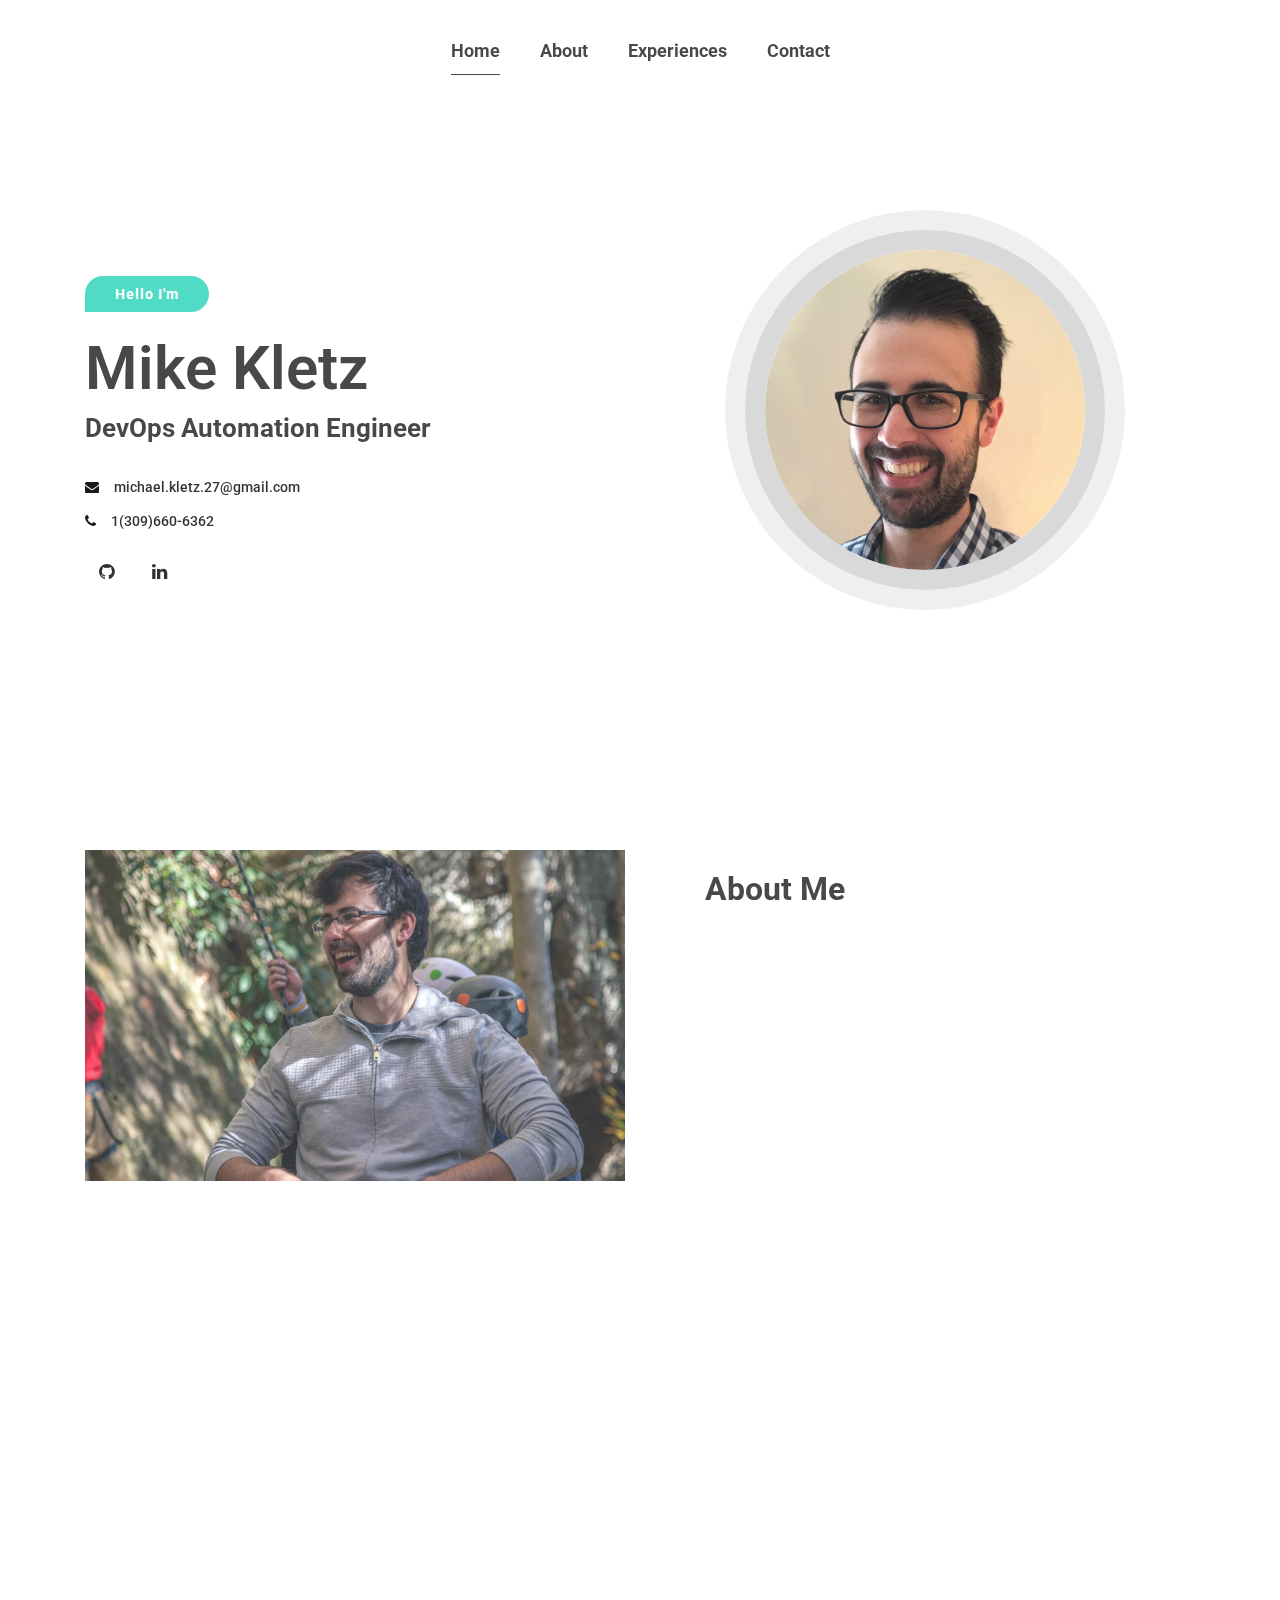
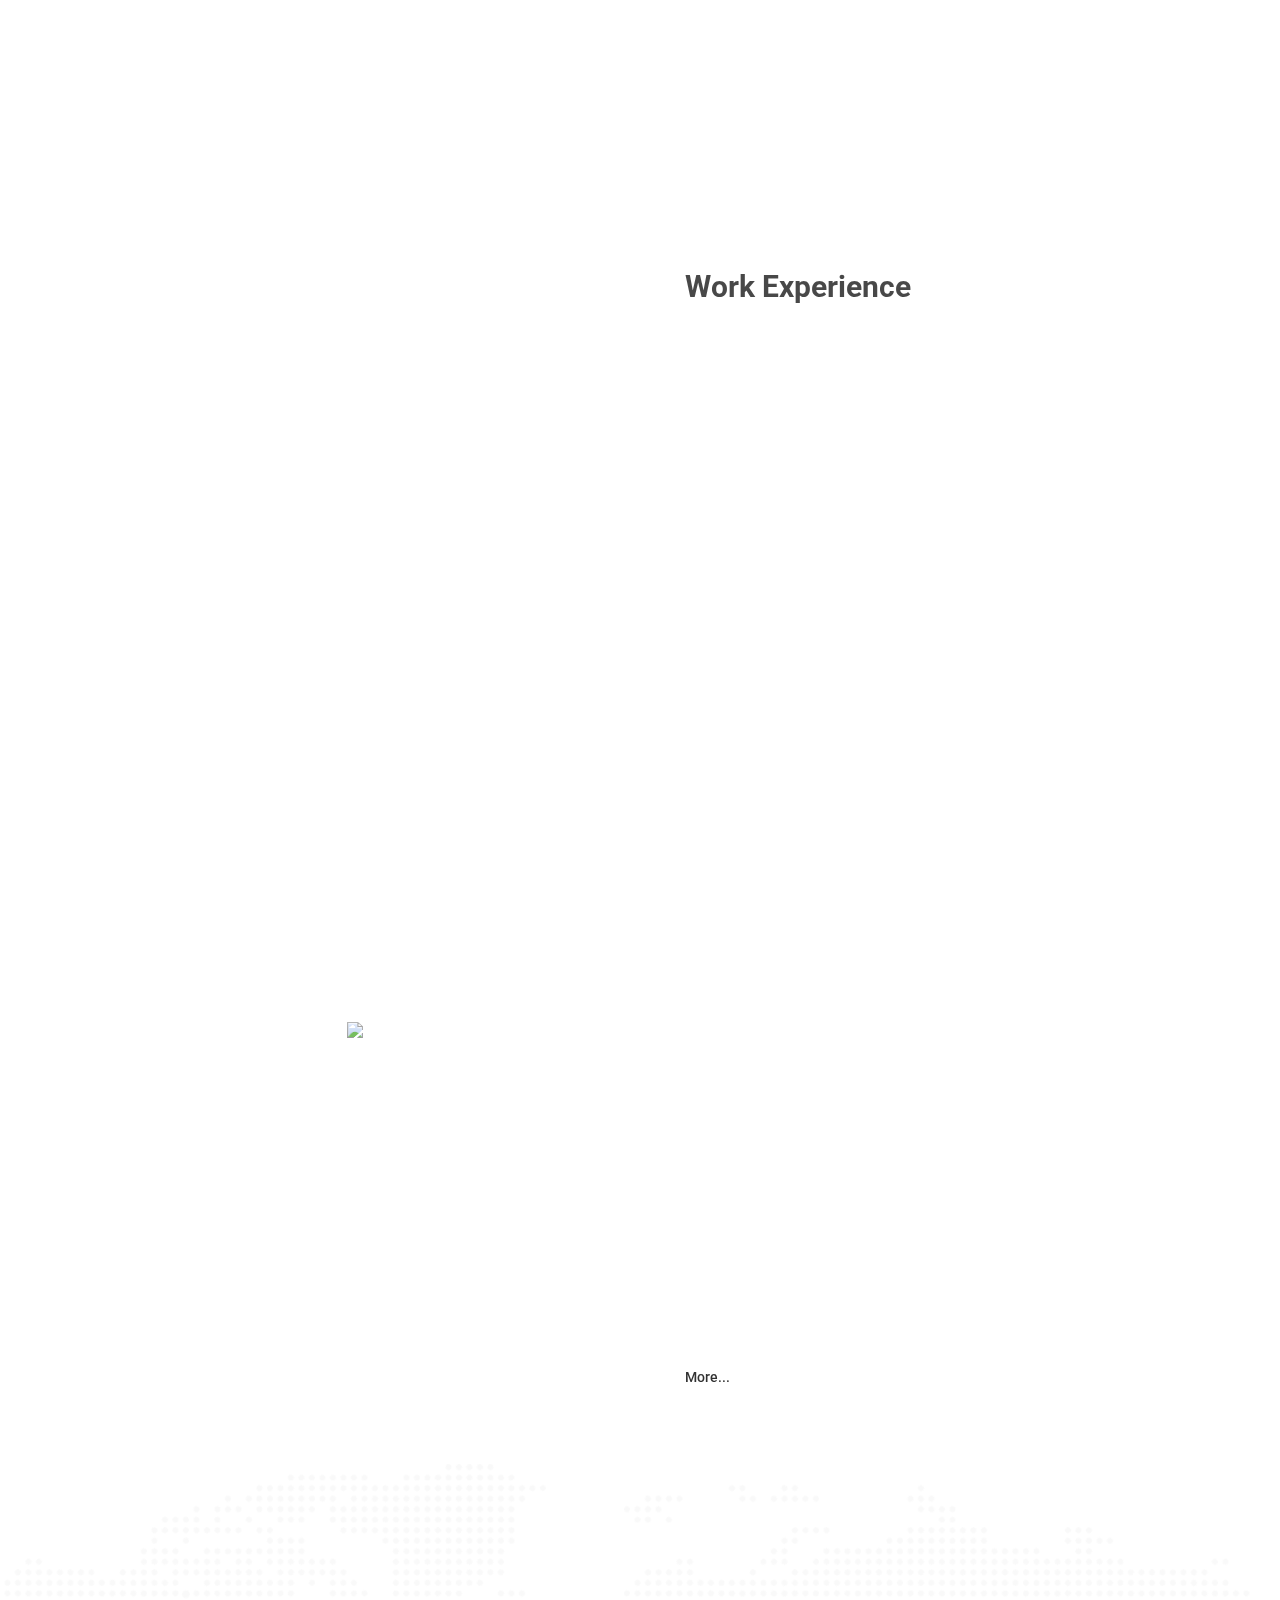
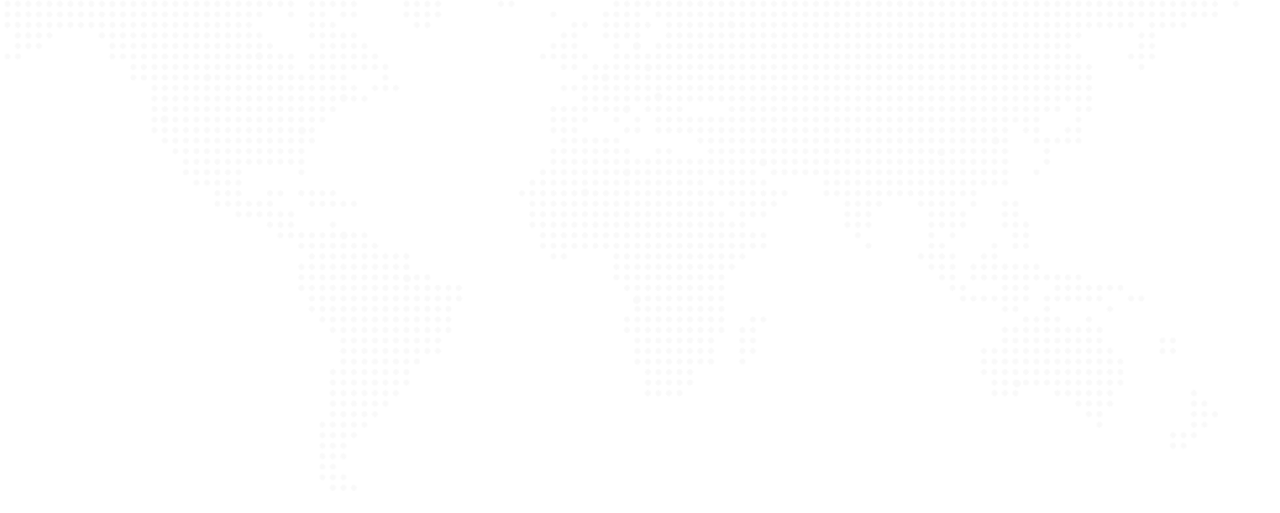
==== commit caf76189: "email" ====
--- a/index.html
+++ b/index.html
@@ -118,7 +118,7 @@
                         <h2 class="wow fadeInUp" data-wow-duration="0.8s" data-wow-delay="0.2s">Mike Kletz</h2>
                         <h4 class="wow fadeInUp" data-wow-duration="0.8s" data-wow-delay="0.3s">DevOps Automation Engineer</h4>
                         <ul>
-                           <li class="wow fadeInUp" data-wow-duration="0.8s" data-wow-delay="0.4s"><i class="fa fa-envelope"></i><a href="mailto:">mike@mikekletz.com</a></li>
+                           <li class="wow fadeInUp" data-wow-duration="0.8s" data-wow-delay="0.4s"><i class="fa fa-envelope"></i><a href="mailto:">michael.kletz.27@gmail.com</a></li>
                            <li class="wow fadeInUp" data-wow-duration="0.8s" data-wow-delay="0.5s"><i class="fa fa-phone"></i><a href="callto:">1(309)660-6362</a></li>
                            <!--
                               <li class="wow fadeInUp" data-wow-duration="0.8s" data-wow-delay="0.6s"><i class="fa fa-map-marker"></i><address>37, Pollsatnd, New York, United State</address></li>
@@ -170,13 +170,11 @@
                         <ul>
                            <li><span>Windows</span></li>
                            <li><span>Active Directory</span></li>
-                           <li><span>Azure AD</span></li>
-                           <li><span>Office 365</span></li>
+                           <li><span>AWS</span></li>
                            <li><span>Jenkins</span></li>
-                           <li><span>Git/Azure DevOps</span></li>
+                           <li><span>GitHub</span></li>
                            <li><span>Powershell</span></li>
                            <li><span>SQL</span></li>
-                           <li><span>HTML</span></li>
                         </ul>
                      </div>
                      <a href="L Michael Kletz Resume.pdf" class="btn btn-fill wow fadeInUp" data-wow-duration="0.8s" data-wow-delay="0.4s">Download Resume <i class="fa fa-download"></i></a>
@@ -374,7 +372,7 @@
                               </div>
                               <div class="each-info">
                                  <h4>Email</h4>
-                                 <a href="mailto:Mike@MikeKletz.com">Mike@MikeKletz.com</a>
+                                 <a href="mailto:michael.kletz.27@gmail.com">michael.kletz.27@gmail.com</a>
                               </div>
                            </div>
                         </div>
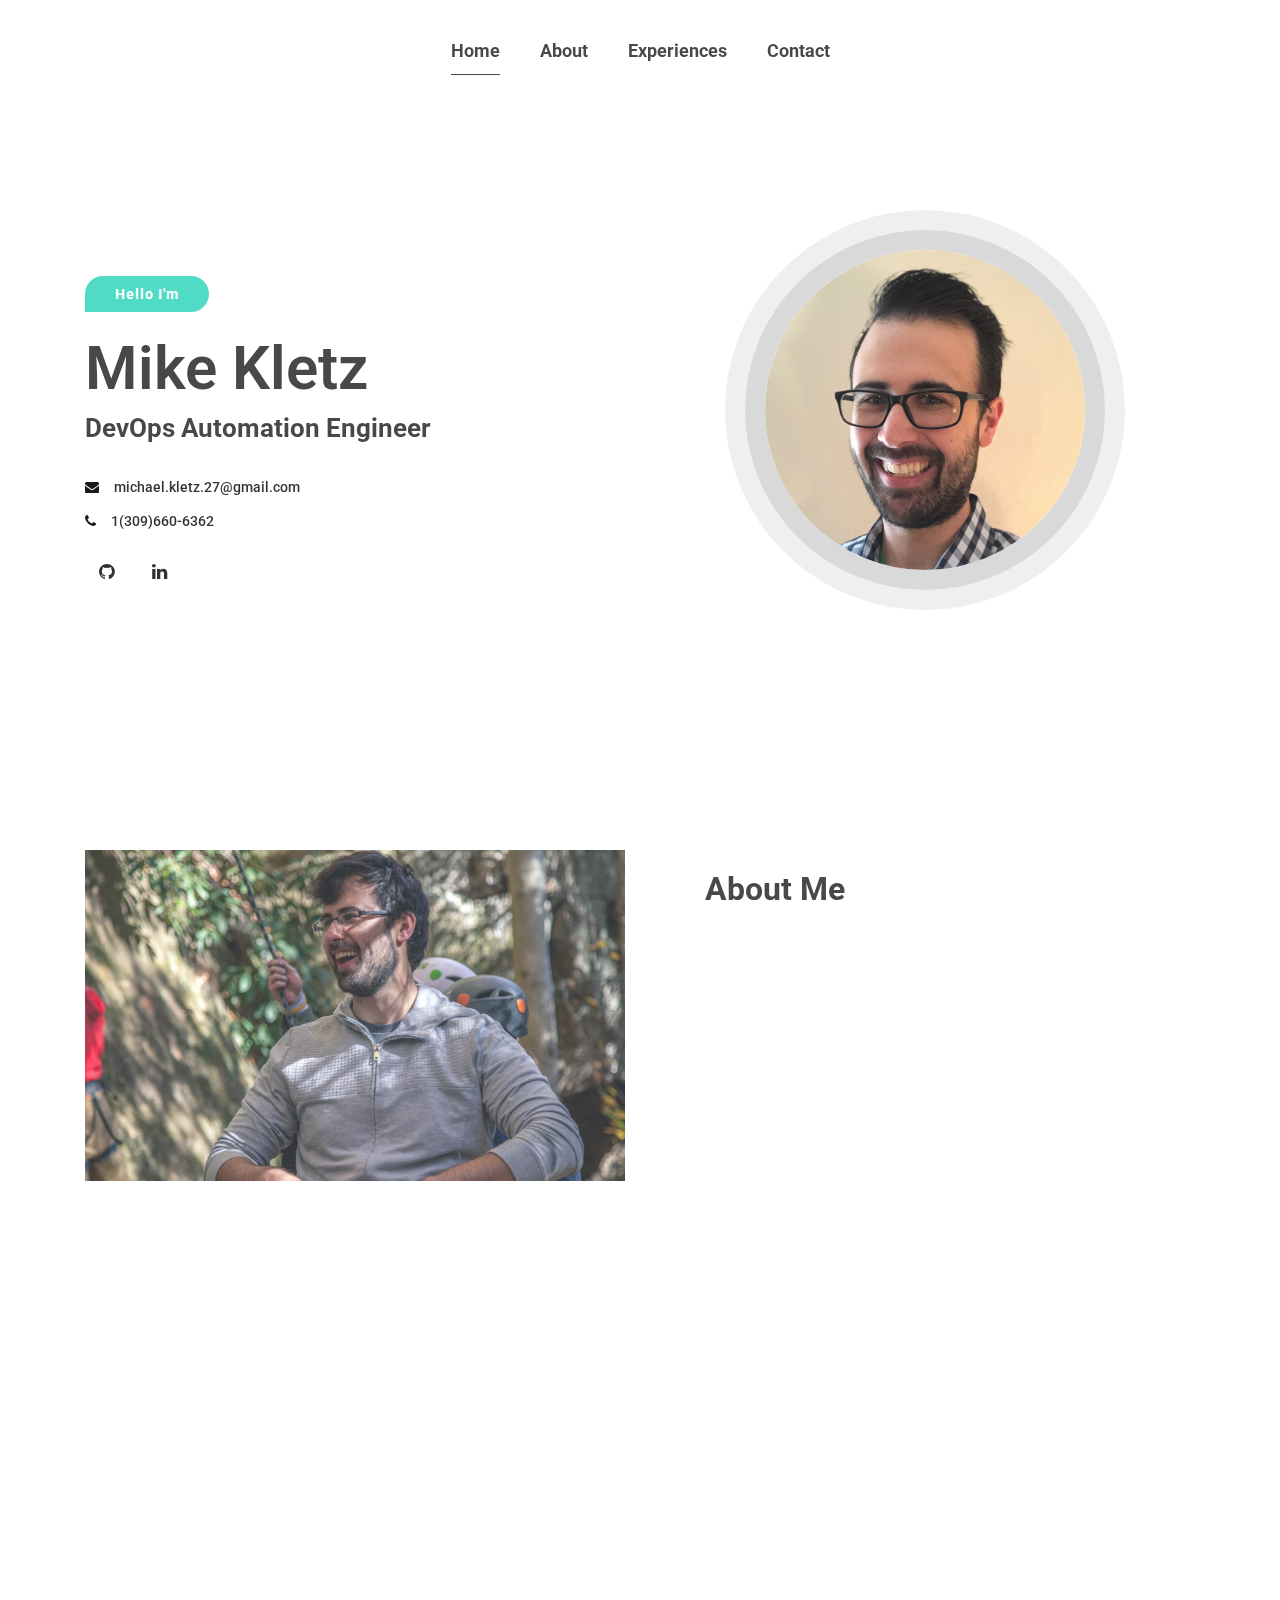
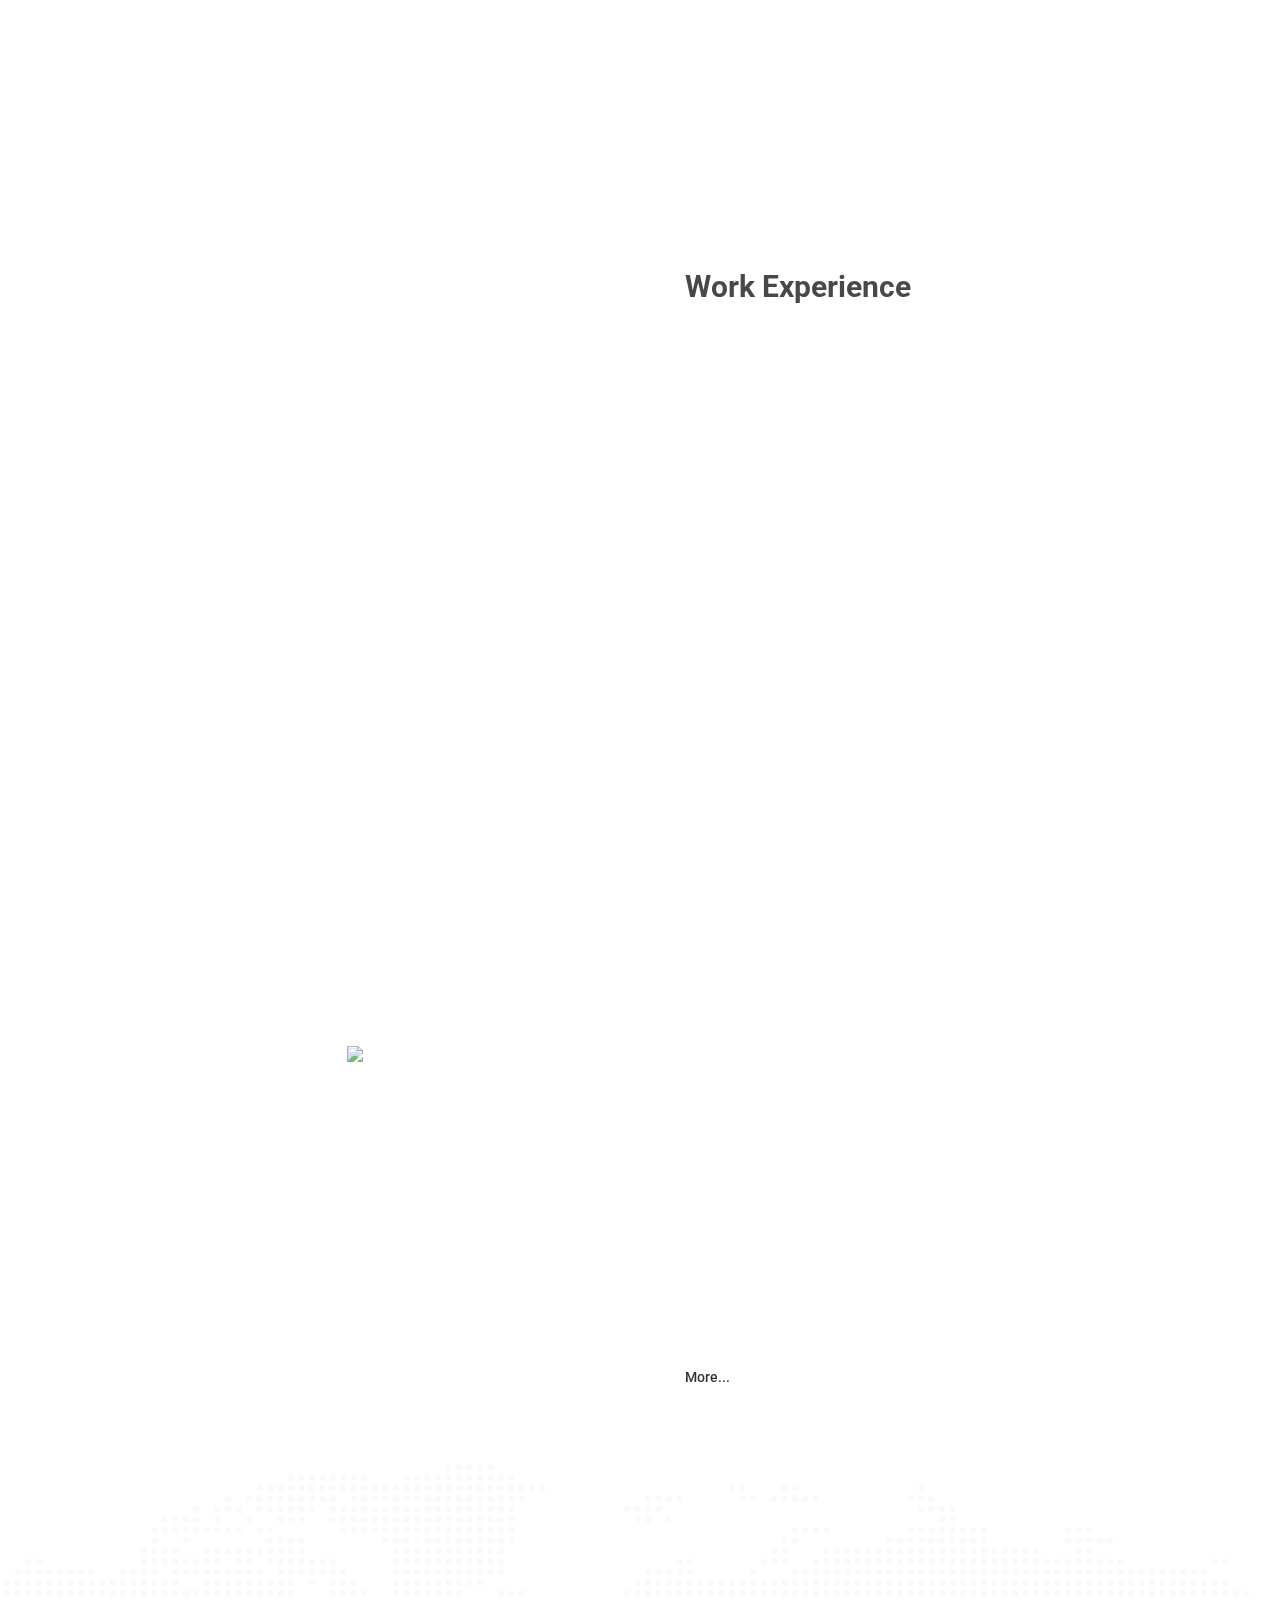
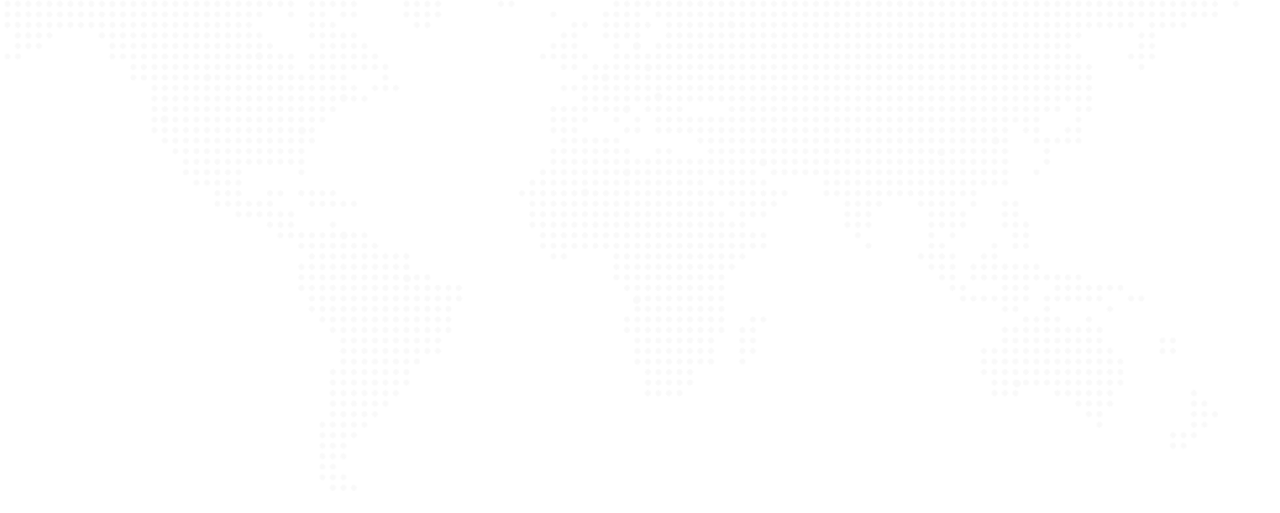
==== commit 1724d1bb: "open source" ====
--- a/index.html
+++ b/index.html
@@ -174,7 +174,9 @@
                            <li><span>Jenkins</span></li>
                            <li><span>GitHub</span></li>
                            <li><span>Powershell</span></li>
+                           <li><span>Python</span></li>
                            <li><span>SQL</span></li>
+                           <li><span>Docker</span></li>
                         </ul>
                      </div>
                      <a href="L Michael Kletz Resume.pdf" class="btn btn-fill wow fadeInUp" data-wow-duration="0.8s" data-wow-delay="0.4s">Download Resume <i class="fa fa-download"></i></a>
@@ -257,6 +259,7 @@
                            </div>
                            <div class="mh-education-item dark-bg wow fadeInUp" data-wow-duration="0.8s" data-wow-delay="0.3s">
                               <h4>Open source</h4>
+                              <li></i>Authored <a href="https://github.com/techservicesillinois/SecOps-Powershell-CISDSC">CISDSC</a> PowerShell module</li>
                               <li></i>Contributions to PowerShell community projects</li>
                               <li></i>Contributions to Microsoft's NetworkingDSC PowerShell module</li>
                            </div>
@@ -462,4 +465,4 @@
          }
       </script>
    </body>
-</html>+</html>
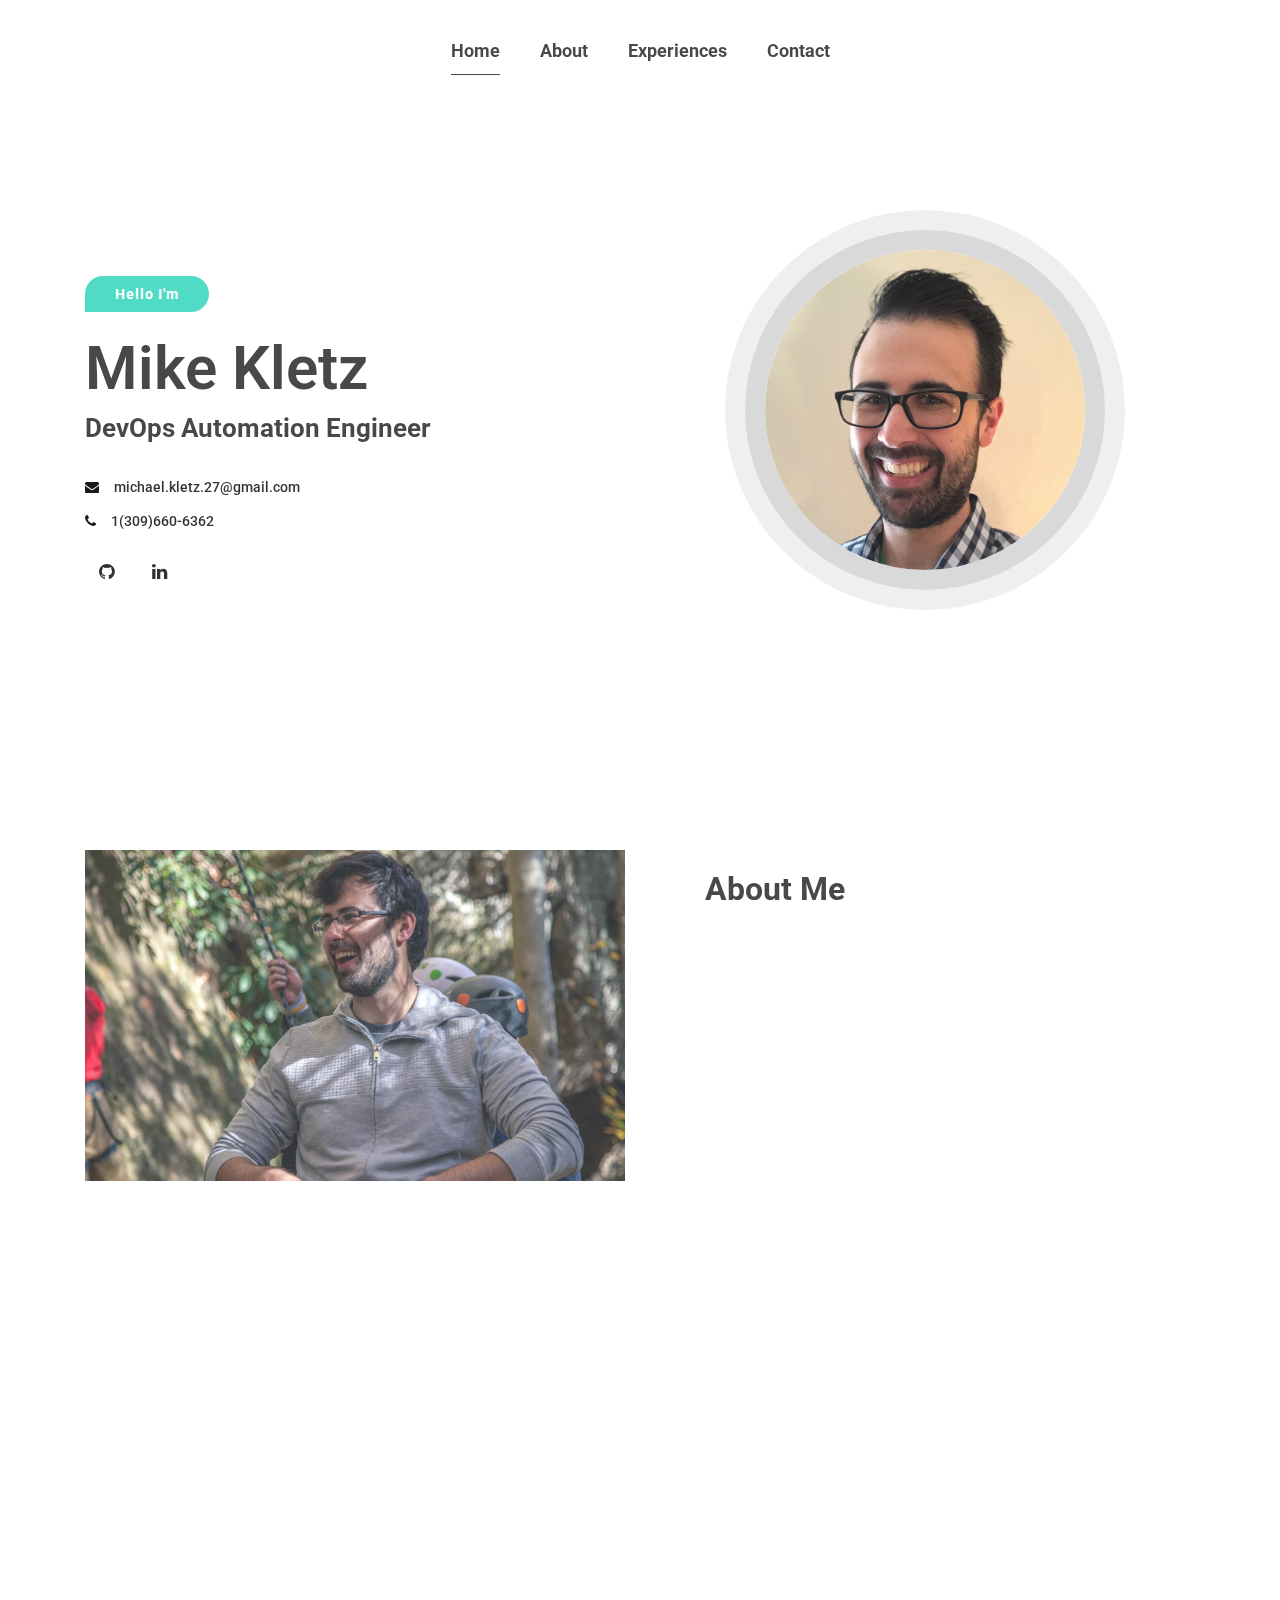
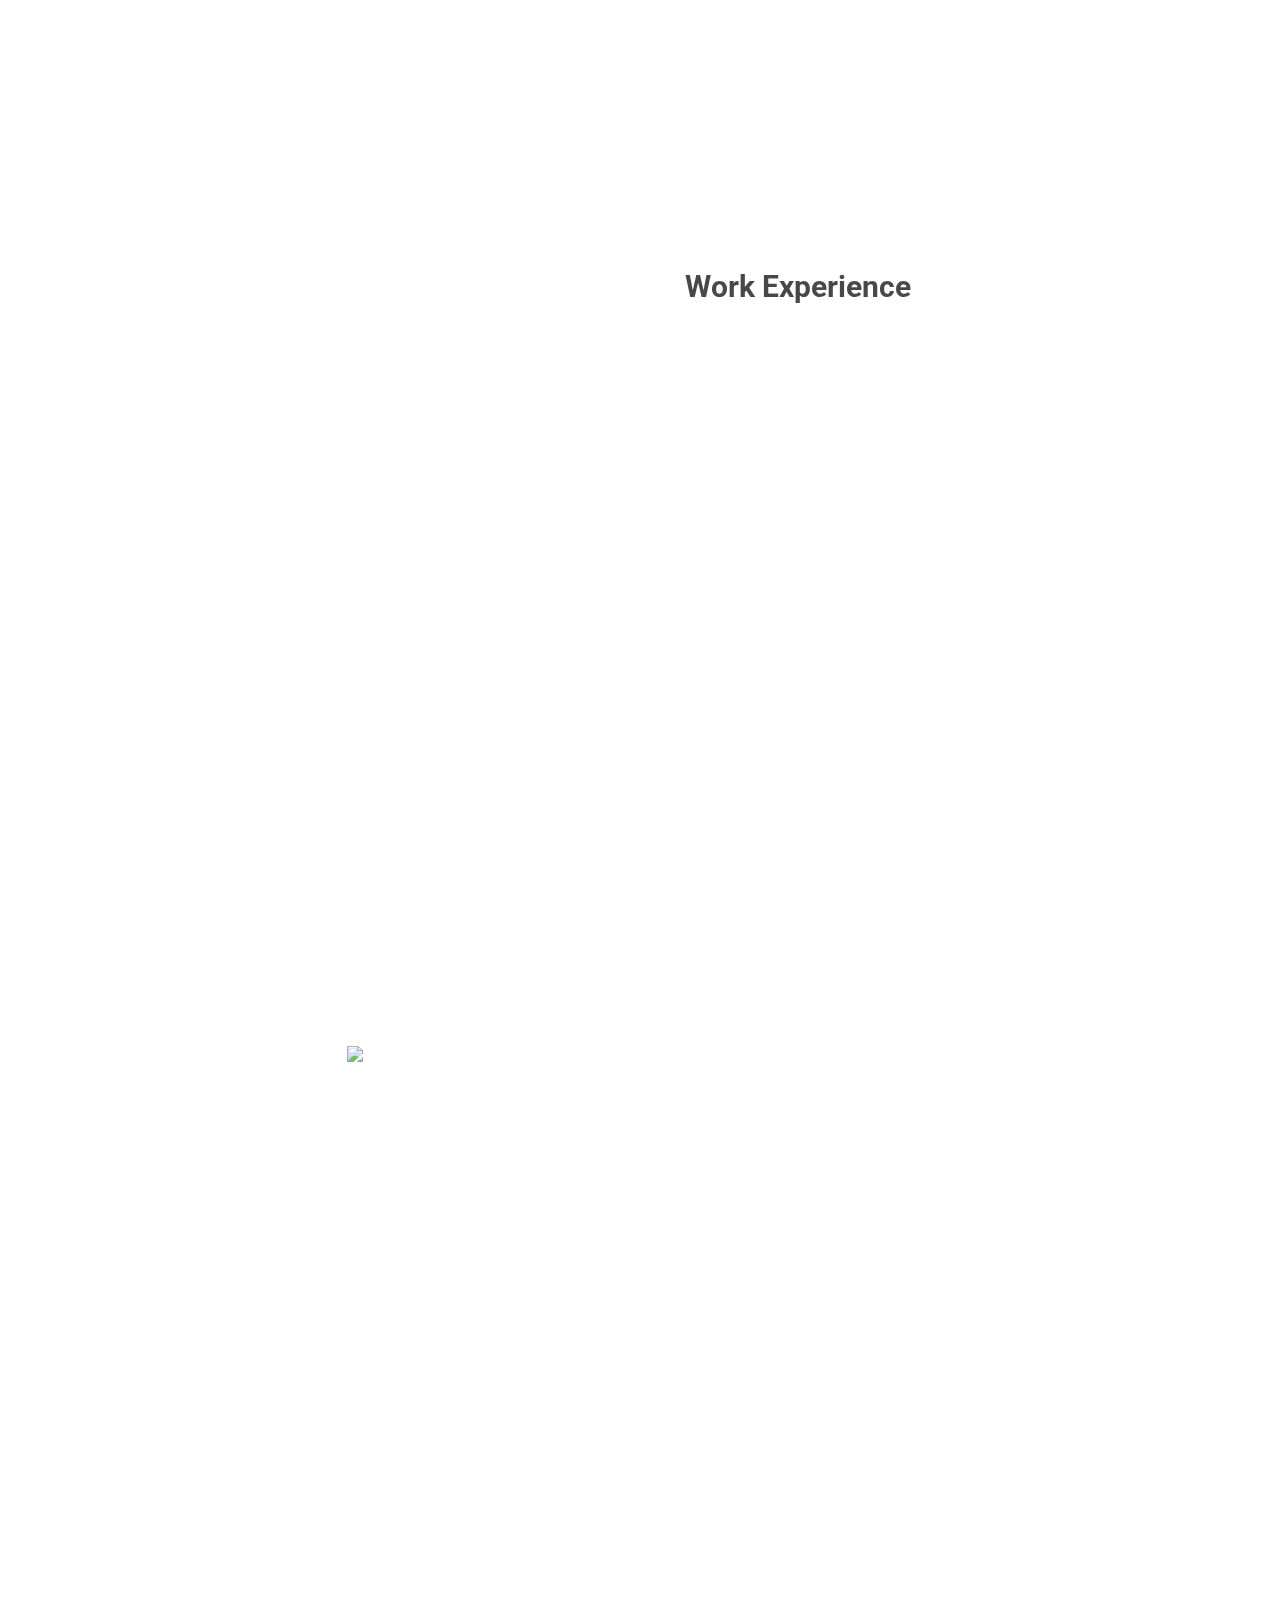
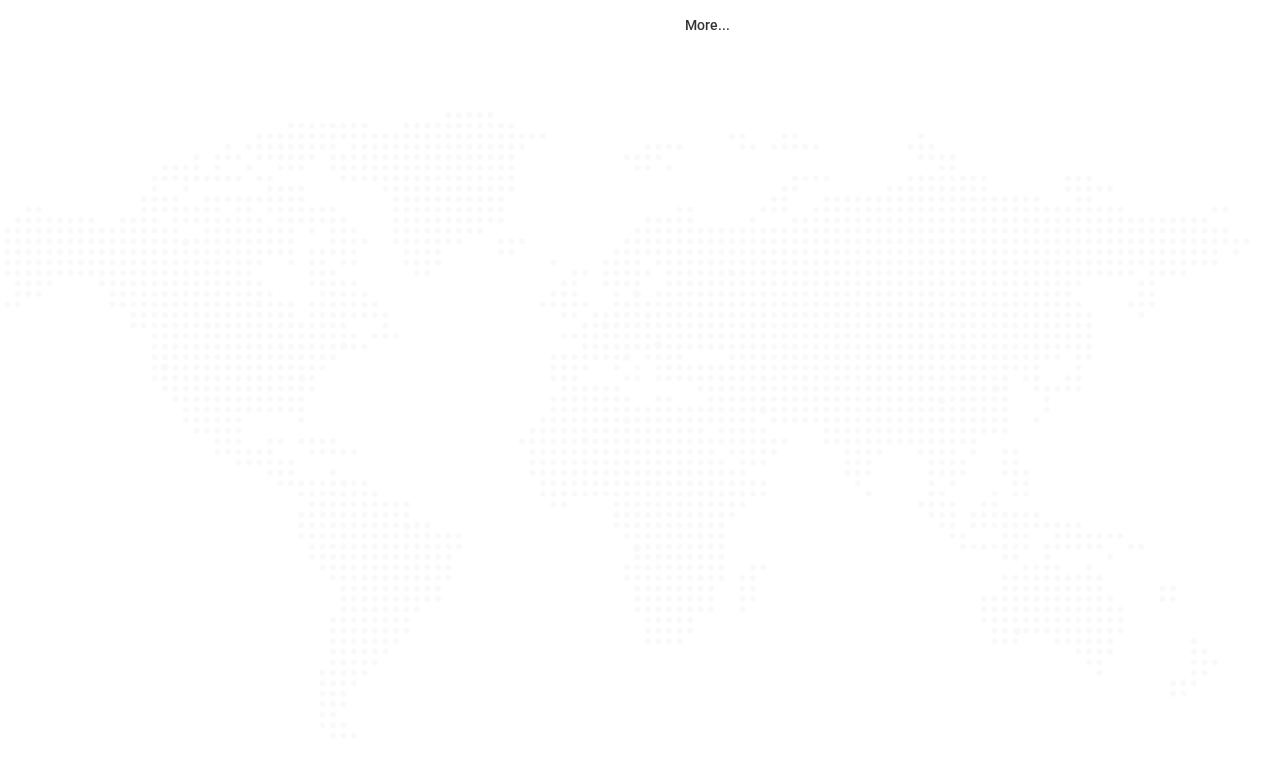
==== commit b90dc5f0: "stl" ====
--- a/index.html
+++ b/index.html
@@ -312,7 +312,6 @@
                                  <li><i class="fa fa-circle"></i>General infrastructure planning and support</li>
                               </ul>
                            </div>
-                           <div id="oldJobs" style="display:none">
                               <div class="mh-work-item dark-bg wow fadeInUp" data-wow-duration="0.8s" data-wow-delay="0.4s">
                                  <h4>System Engineer <a href="">STL Technology Partners</a></h4>
                                  <div class="mh-eduyear">2011-2015</div>
@@ -320,8 +319,10 @@
                                  <ul class="work-responsibility">
                                     <li><i class="fa fa-circle"></i>Maintain several small-medium sized company environments</li>
                                     <li><i class="fa fa-circle"></i>Design/implement solutions for windows servers and networks</li>
+                                    <li><i class="fa fa-circle"></i>Sales engineering</li>
                                  </ul>
                               </div>
+                           <div id="oldJobs" style="display:none">
                               <div class="mh-work-item dark-bg wow fadeInUp" data-wow-duration="0.8s" data-wow-delay="0.4s">
                                  <h4>Help desk <a href="">STL Technology Partners</a></h4>
                                  <div class="mh-eduyear">2010-2011</div>
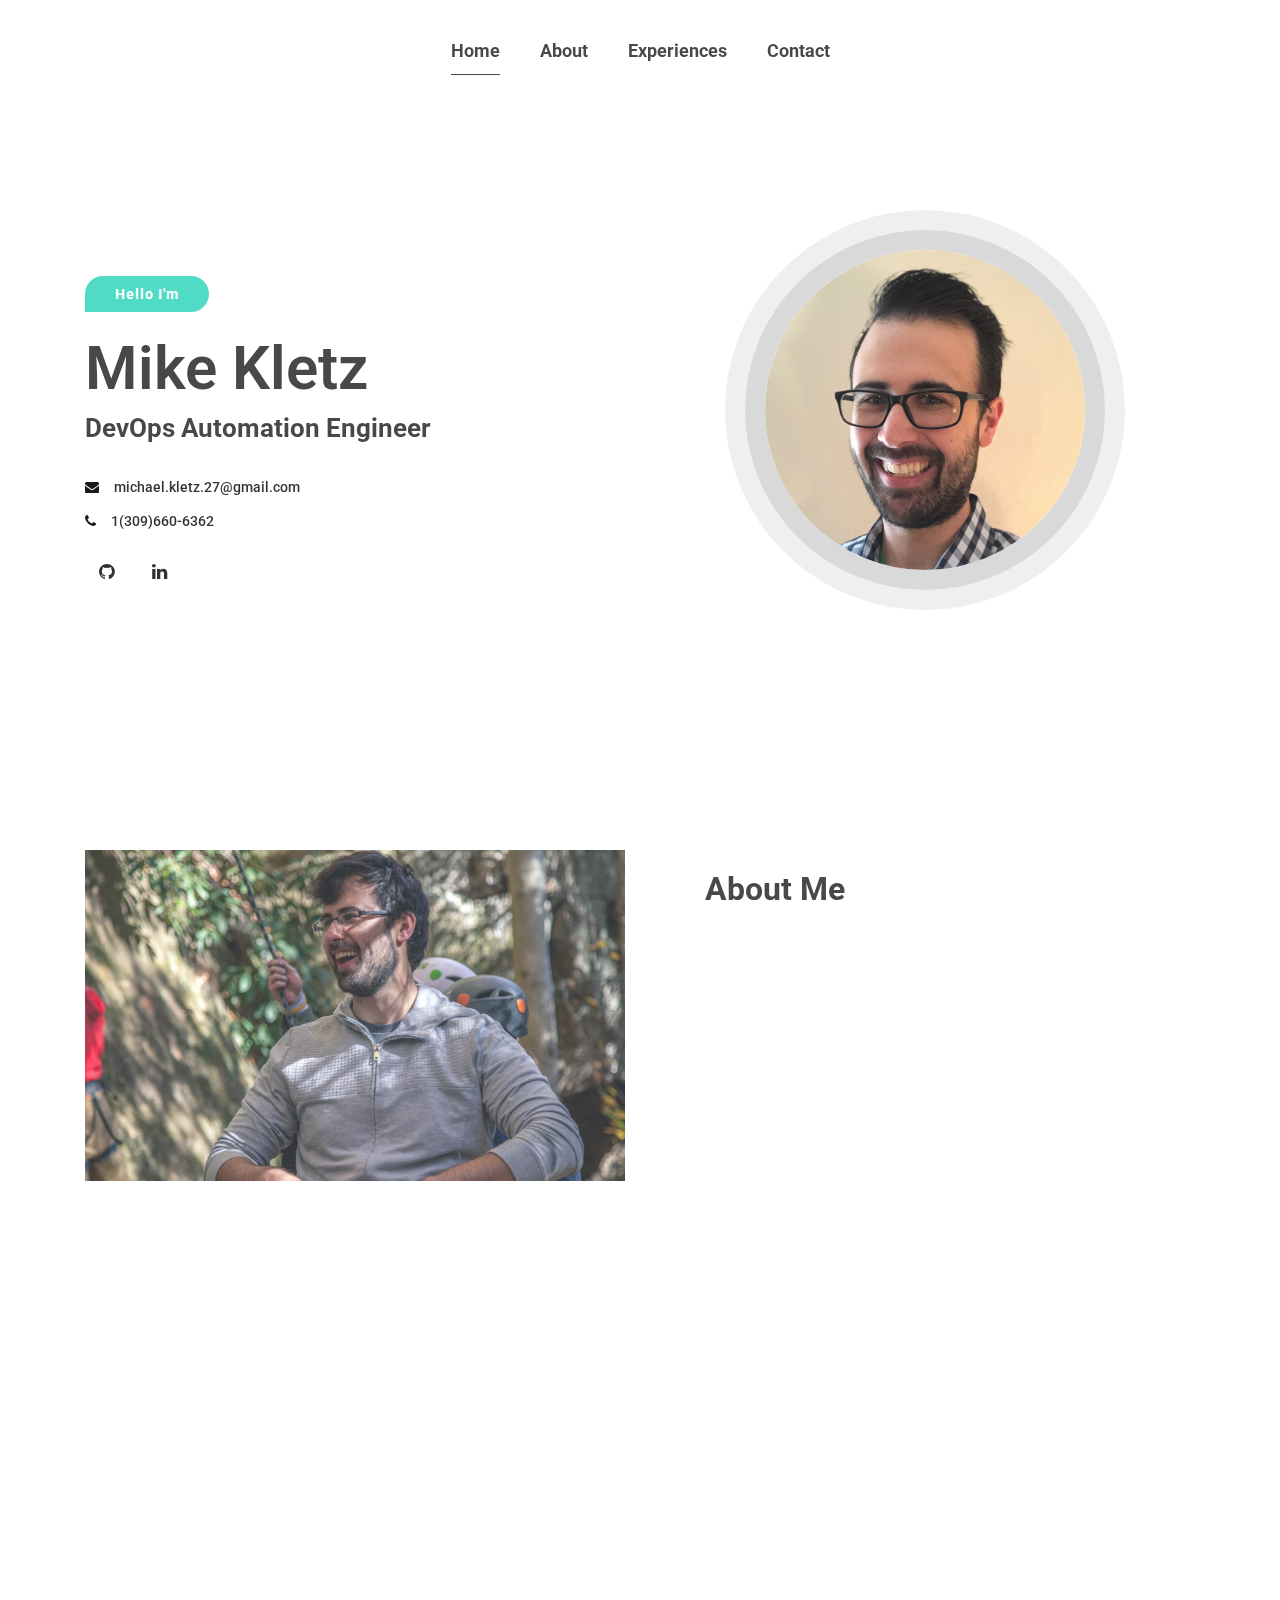
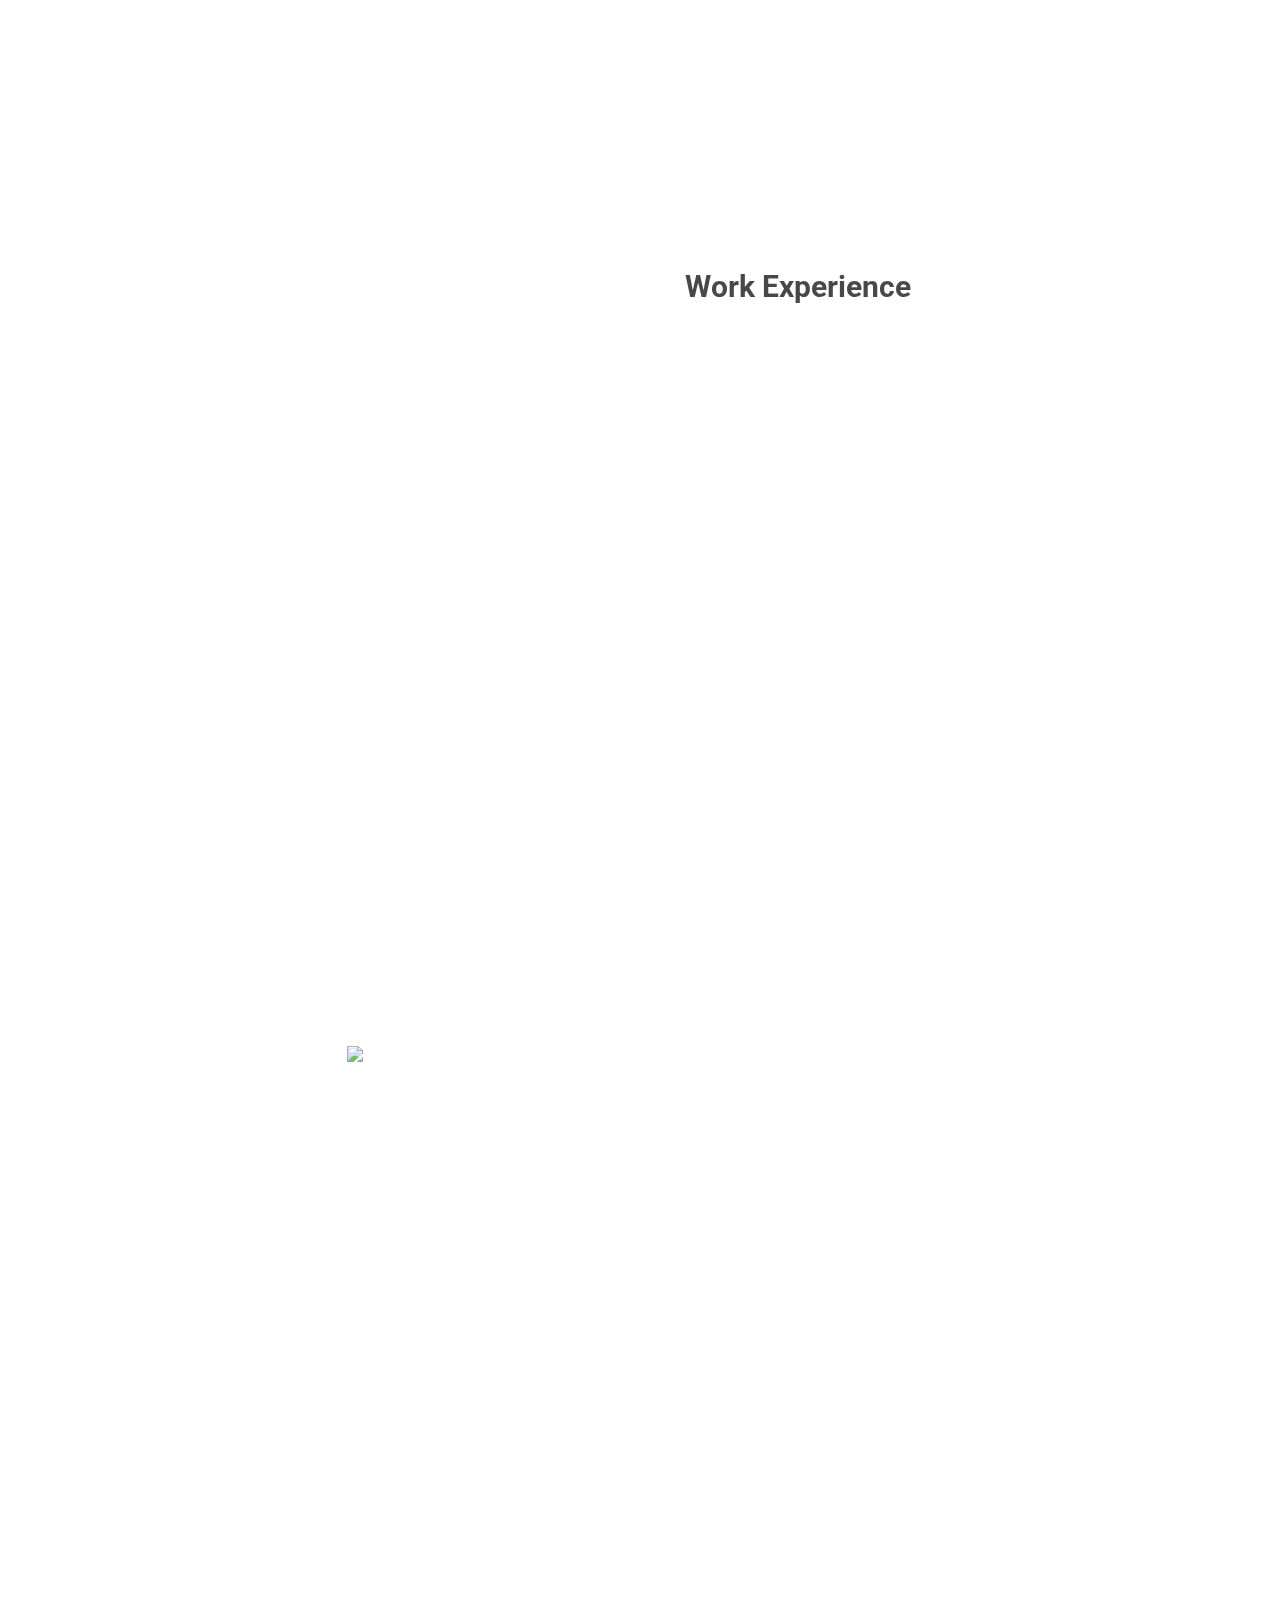
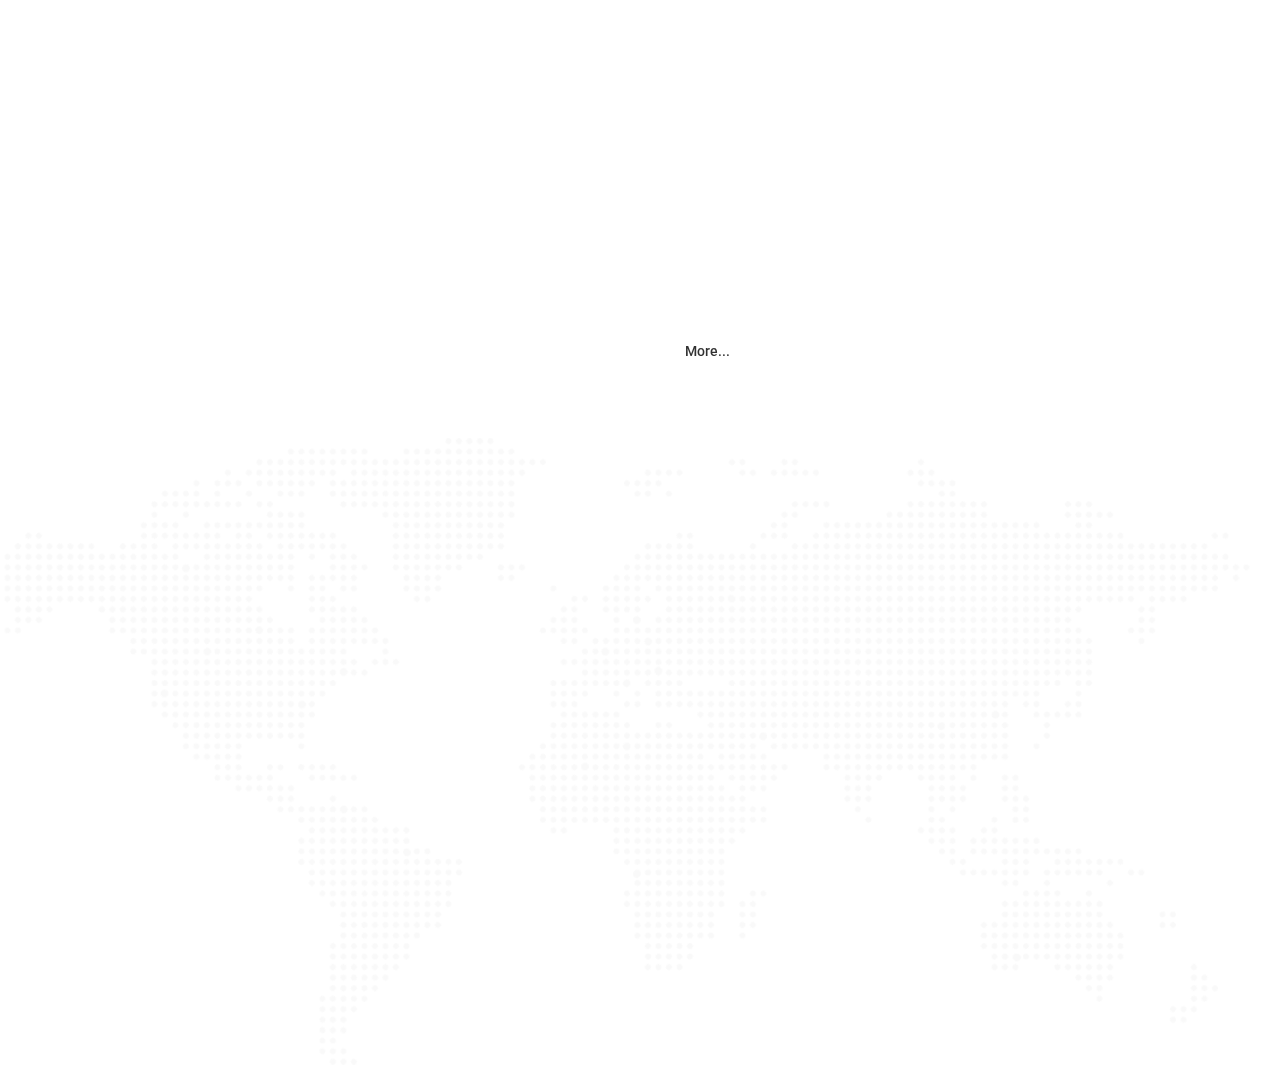
==== commit 200a1569: "asdf" ====
--- a/index.html
+++ b/index.html
@@ -172,6 +172,7 @@
                            <li><span>Active Directory</span></li>
                            <li><span>AWS</span></li>
                            <li><span>Jenkins</span></li>
+                           <li><span>Ansible</span></li>
                            <li><span>GitHub</span></li>
                            <li><span>Powershell</span></li>
                            <li><span>Python</span></li>
@@ -274,8 +275,21 @@
                         <h3>Work Experience</h3>
                         <div class="mh-experience-deatils">
                            <div class="mh-work-item dark-bg wow fadeInUp" data-wow-duration="0.8s" data-wow-delay="0.7s">
+                              <h4>Solutions Architect<a href="https://www.redhat.com/">Red Hat Inc.</a></h4>
+                              <div class="mh-eduyear">2021-current</div>
+                              <span>Responsibility :</span>
+                              <ul class="work-responsibility">
+                                 <li><i class="fa fa-circle"></i>Work with customers to identify solutions</li>
+                                 <li><i class="fa fa-circle"></i>Sales engineering</li>
+                                 <li><i class="fa fa-circle"></i>Maintain product certifications</li>
+                                 <li><i class="fa fa-circle"></i>Craft and present product demos</li>
+                                 <li><i class="fa fa-circle"></i>Ansible</li>
+                                 <li><i class="fa fa-circle"></i>Kubernetes</li>
+                              </ul>
+                           </div>
+                           <div class="mh-work-item dark-bg wow fadeInUp" data-wow-duration="0.8s" data-wow-delay="0.7s">
                               <h4>Senior Security Engineer <a href="https://illinois.edu/">University of Illinois</a></h4>
-                              <div class="mh-eduyear">2020-Current</div>
+                              <div class="mh-eduyear">2020-2021</div>
                               <span>Responsibility :</span>
                               <ul class="work-responsibility">
                                  <li><i class="fa fa-circle"></i>Security resource for the University of Illinois COVID-19 testing taskforce</li>
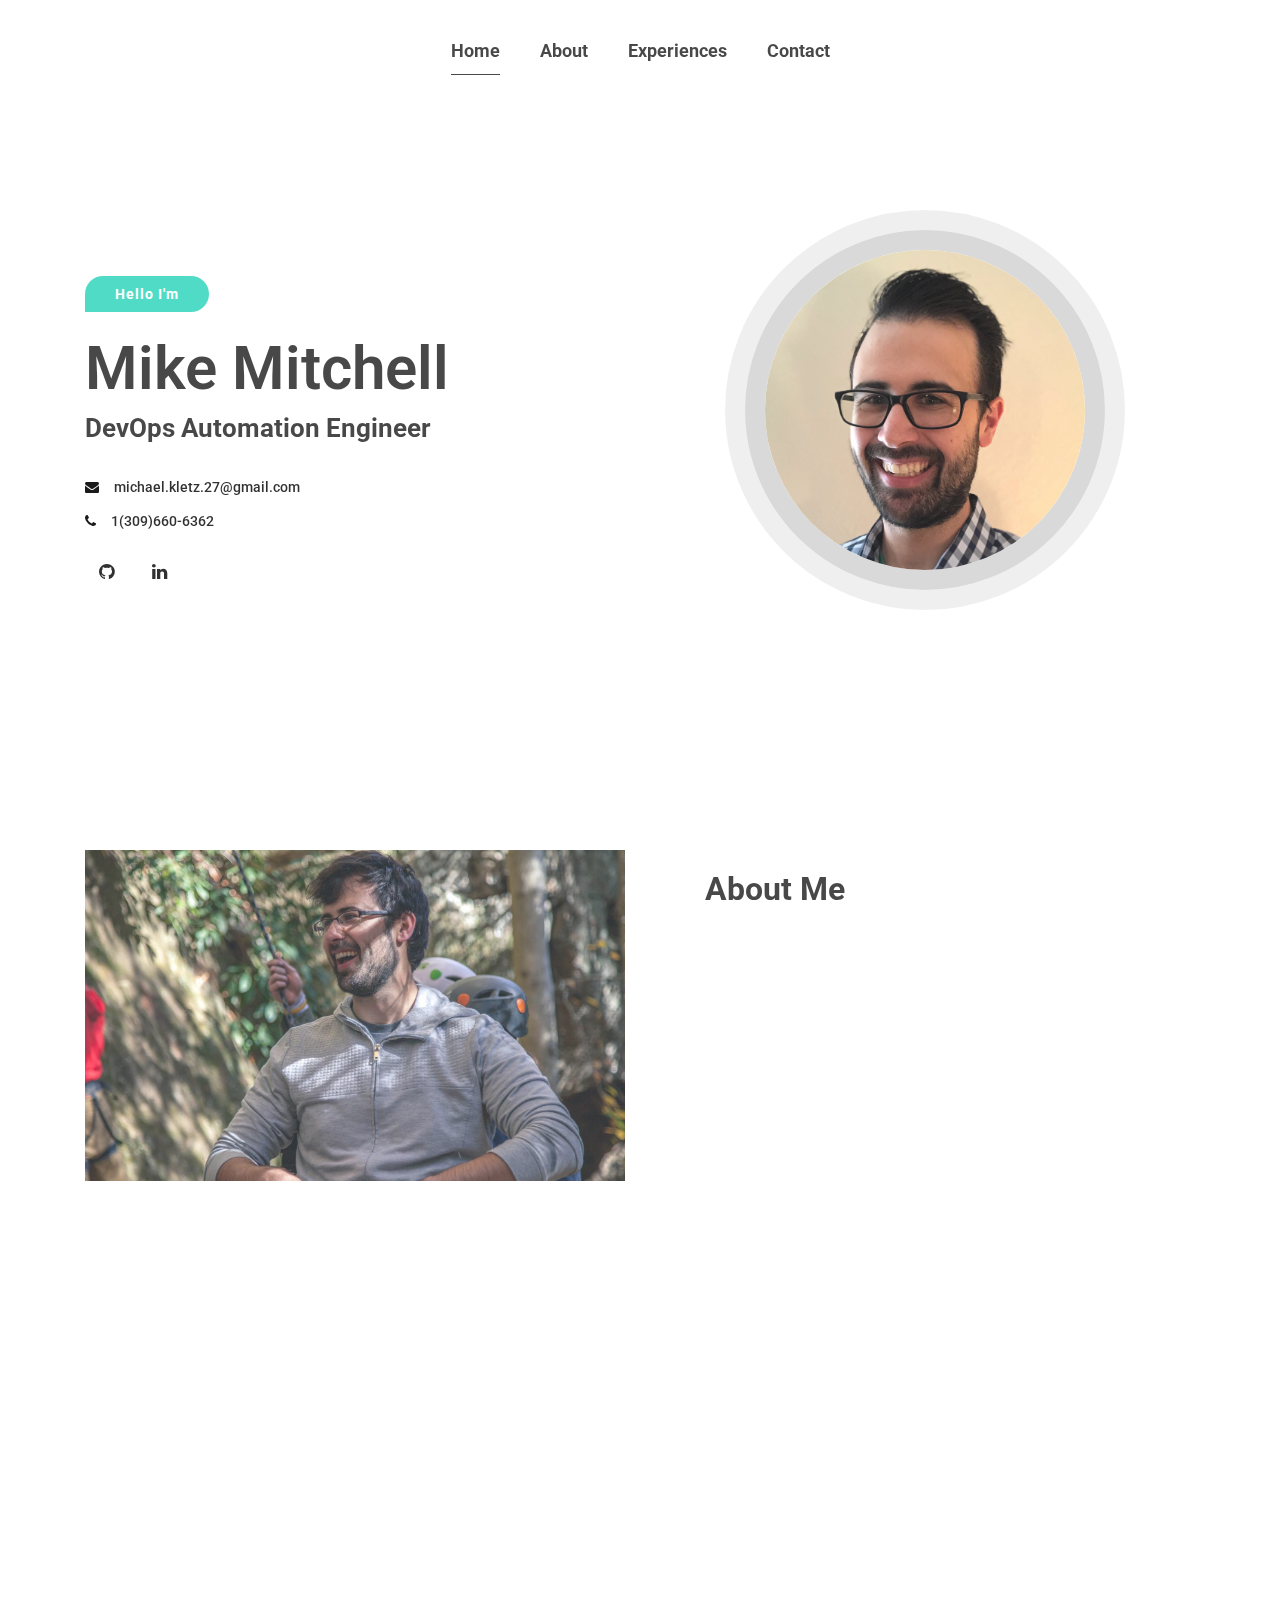
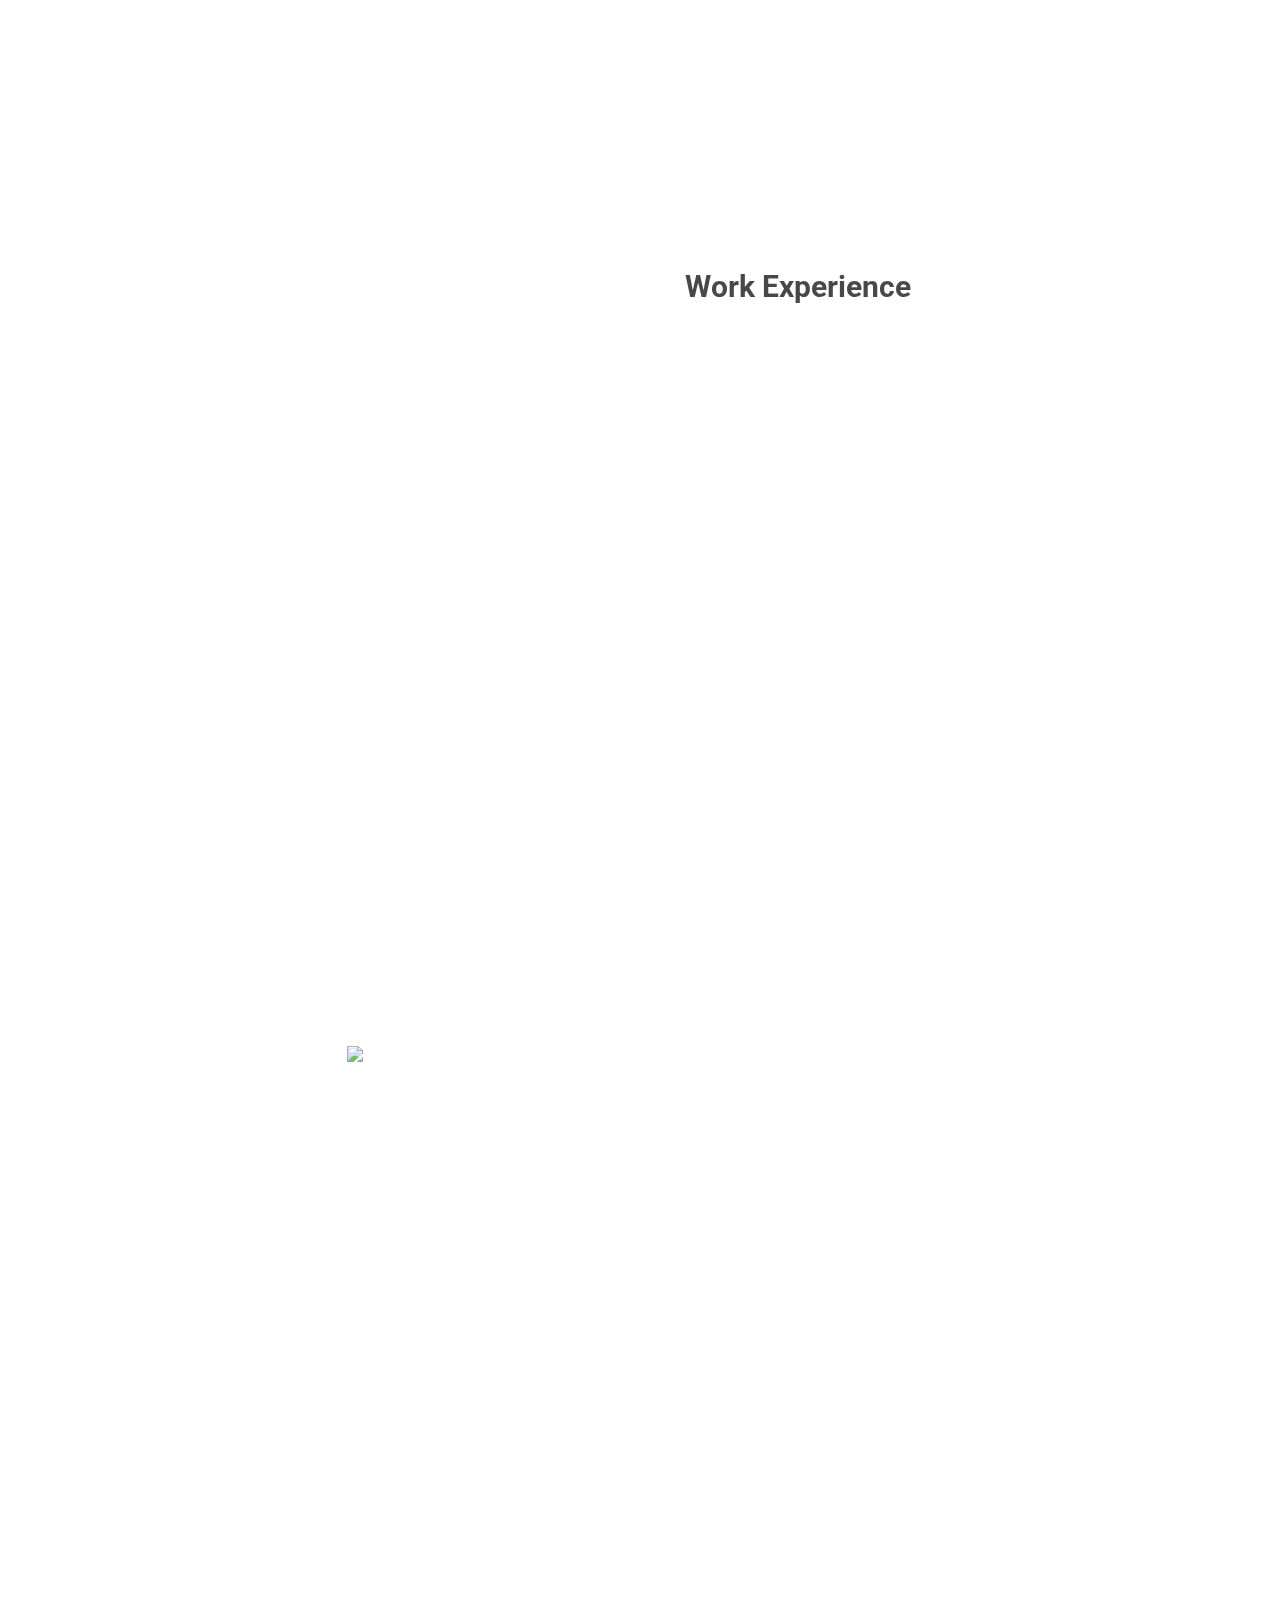
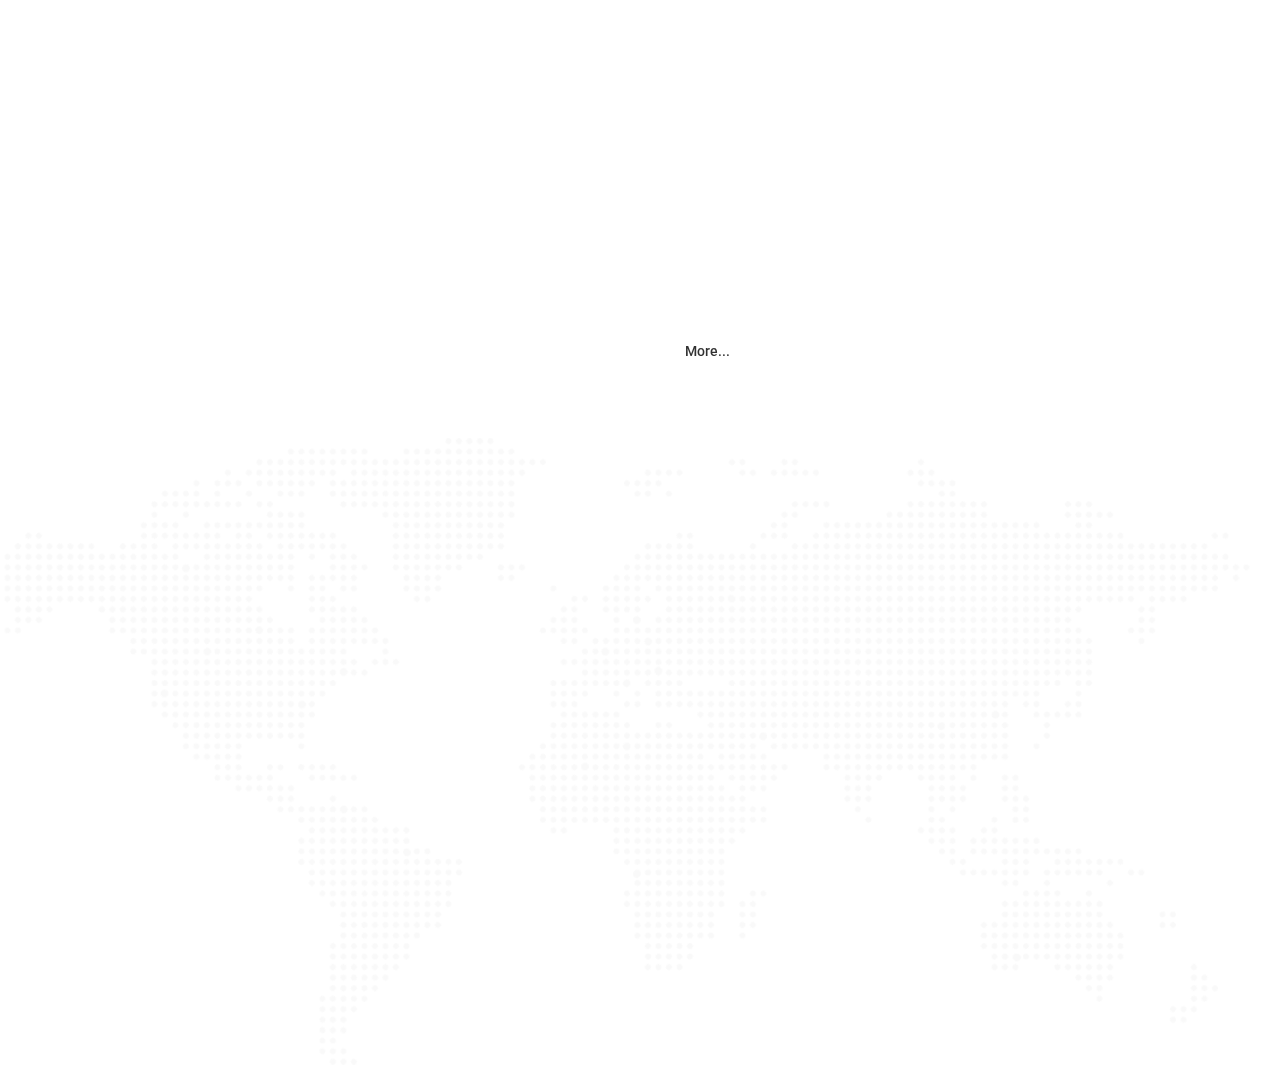
==== commit de8b533e: "name" ====
--- a/index.html
+++ b/index.html
@@ -1,7 +1,7 @@
 <!doctype html>
 <html lang="en">
    <head>
-      <title>Mike Kletz</title>
+      <title>Mike Mitchell</title>
       <!-- Required meta tags -->
       <meta charset="utf-8">
       <meta http-equiv="X-UA-Compatible" content="IE=edge">
@@ -115,7 +115,7 @@
                         <div class="mh-promo wow fadeInUp" data-wow-duration="0.8s" data-wow-delay="0.1s">
                            <span>Hello I'm</span>
                         </div>
-                        <h2 class="wow fadeInUp" data-wow-duration="0.8s" data-wow-delay="0.2s">Mike Kletz</h2>
+                        <h2 class="wow fadeInUp" data-wow-duration="0.8s" data-wow-delay="0.2s">Mike Mitchell</h2>
                         <h4 class="wow fadeInUp" data-wow-duration="0.8s" data-wow-delay="0.3s">DevOps Automation Engineer</h4>
                         <ul>
                            <li class="wow fadeInUp" data-wow-duration="0.8s" data-wow-delay="0.4s"><i class="fa fa-envelope"></i><a href="mailto:">michael.kletz.27@gmail.com</a></li>
@@ -275,7 +275,7 @@
                         <h3>Work Experience</h3>
                         <div class="mh-experience-deatils">
                            <div class="mh-work-item dark-bg wow fadeInUp" data-wow-duration="0.8s" data-wow-delay="0.7s">
-                              <h4>Solutions Architect<a href="https://www.redhat.com/">Red Hat Inc.</a></h4>
+                              <h4>Solutions Architect <a href="https://www.redhat.com/">Red Hat Inc.</a></h4>
                               <div class="mh-eduyear">2021-current</div>
                               <span>Responsibility :</span>
                               <ul class="work-responsibility">
@@ -378,7 +378,7 @@
                               <div class="each-info">
                                  <h4>Location</h4>
                                  <address>
-                                    Bloomington, IL
+                                    Normal, IL
                                  </address>
                               </div>
                            </div>
